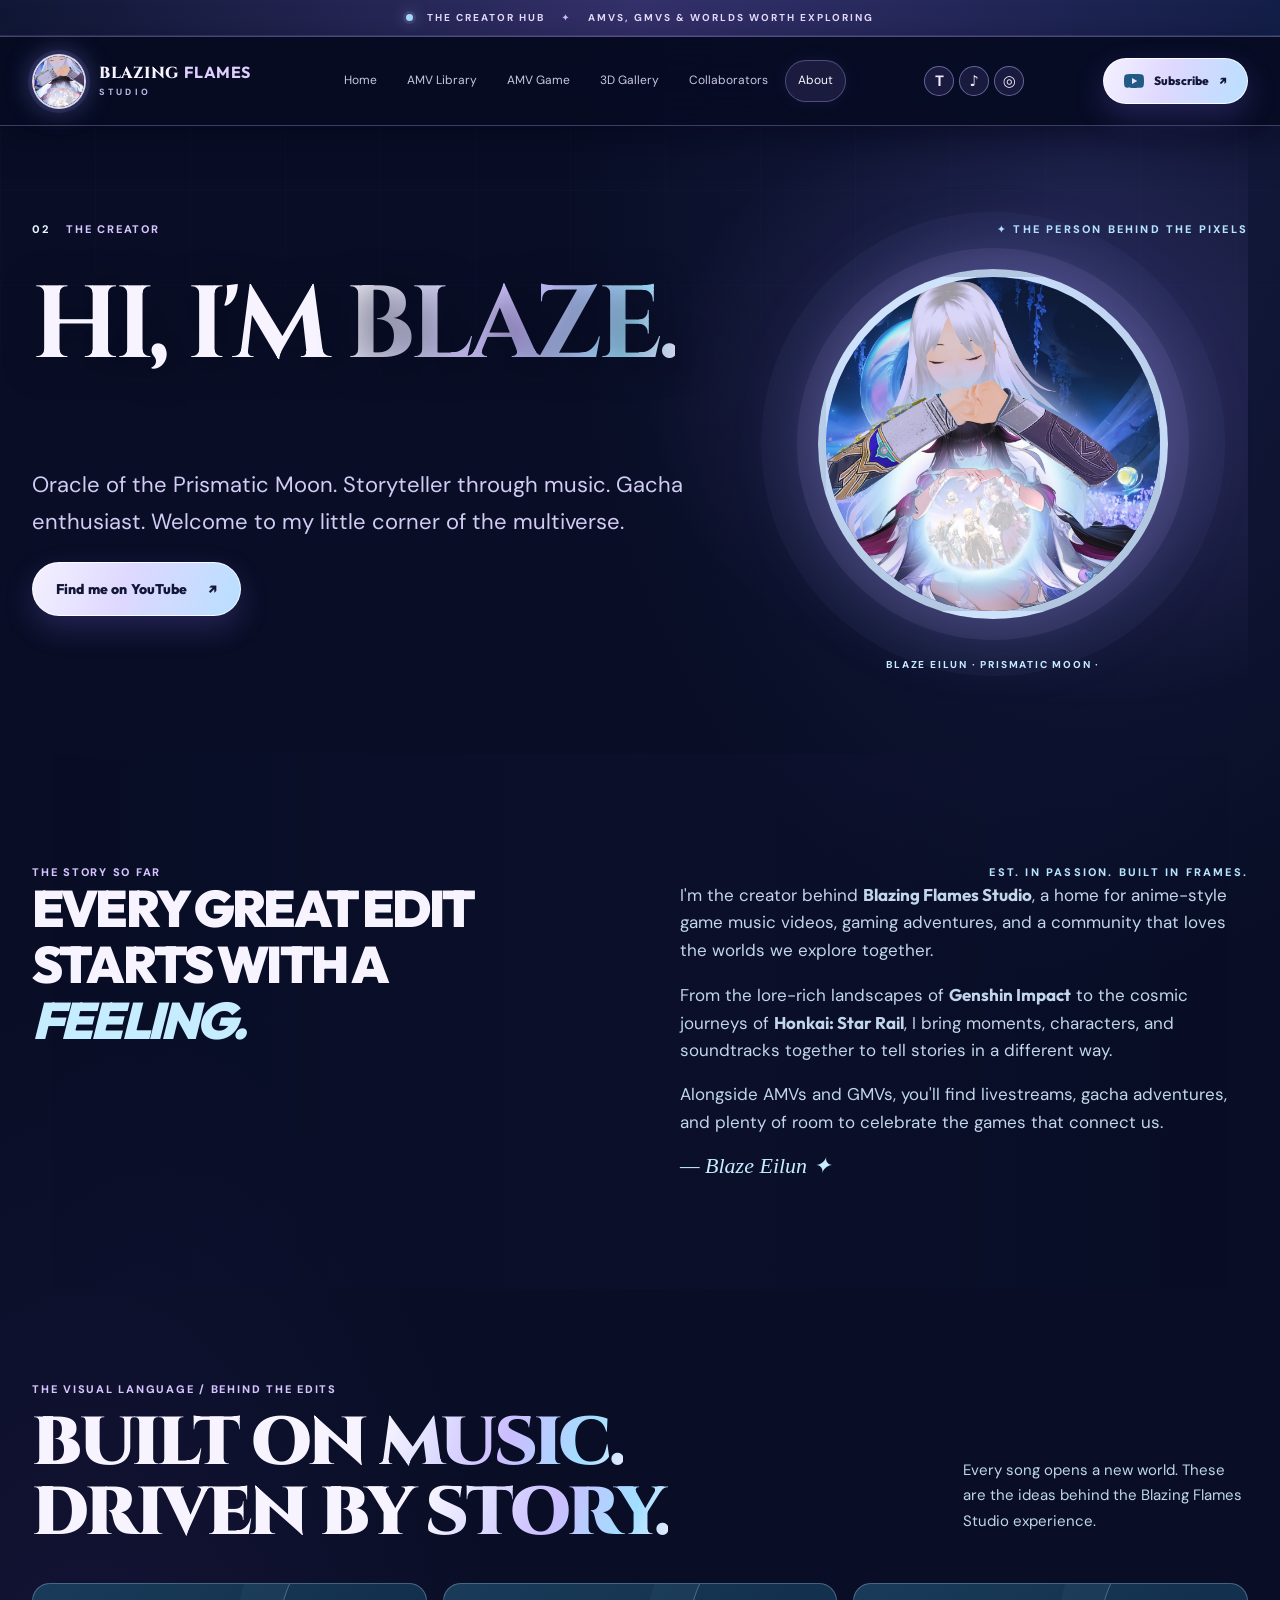
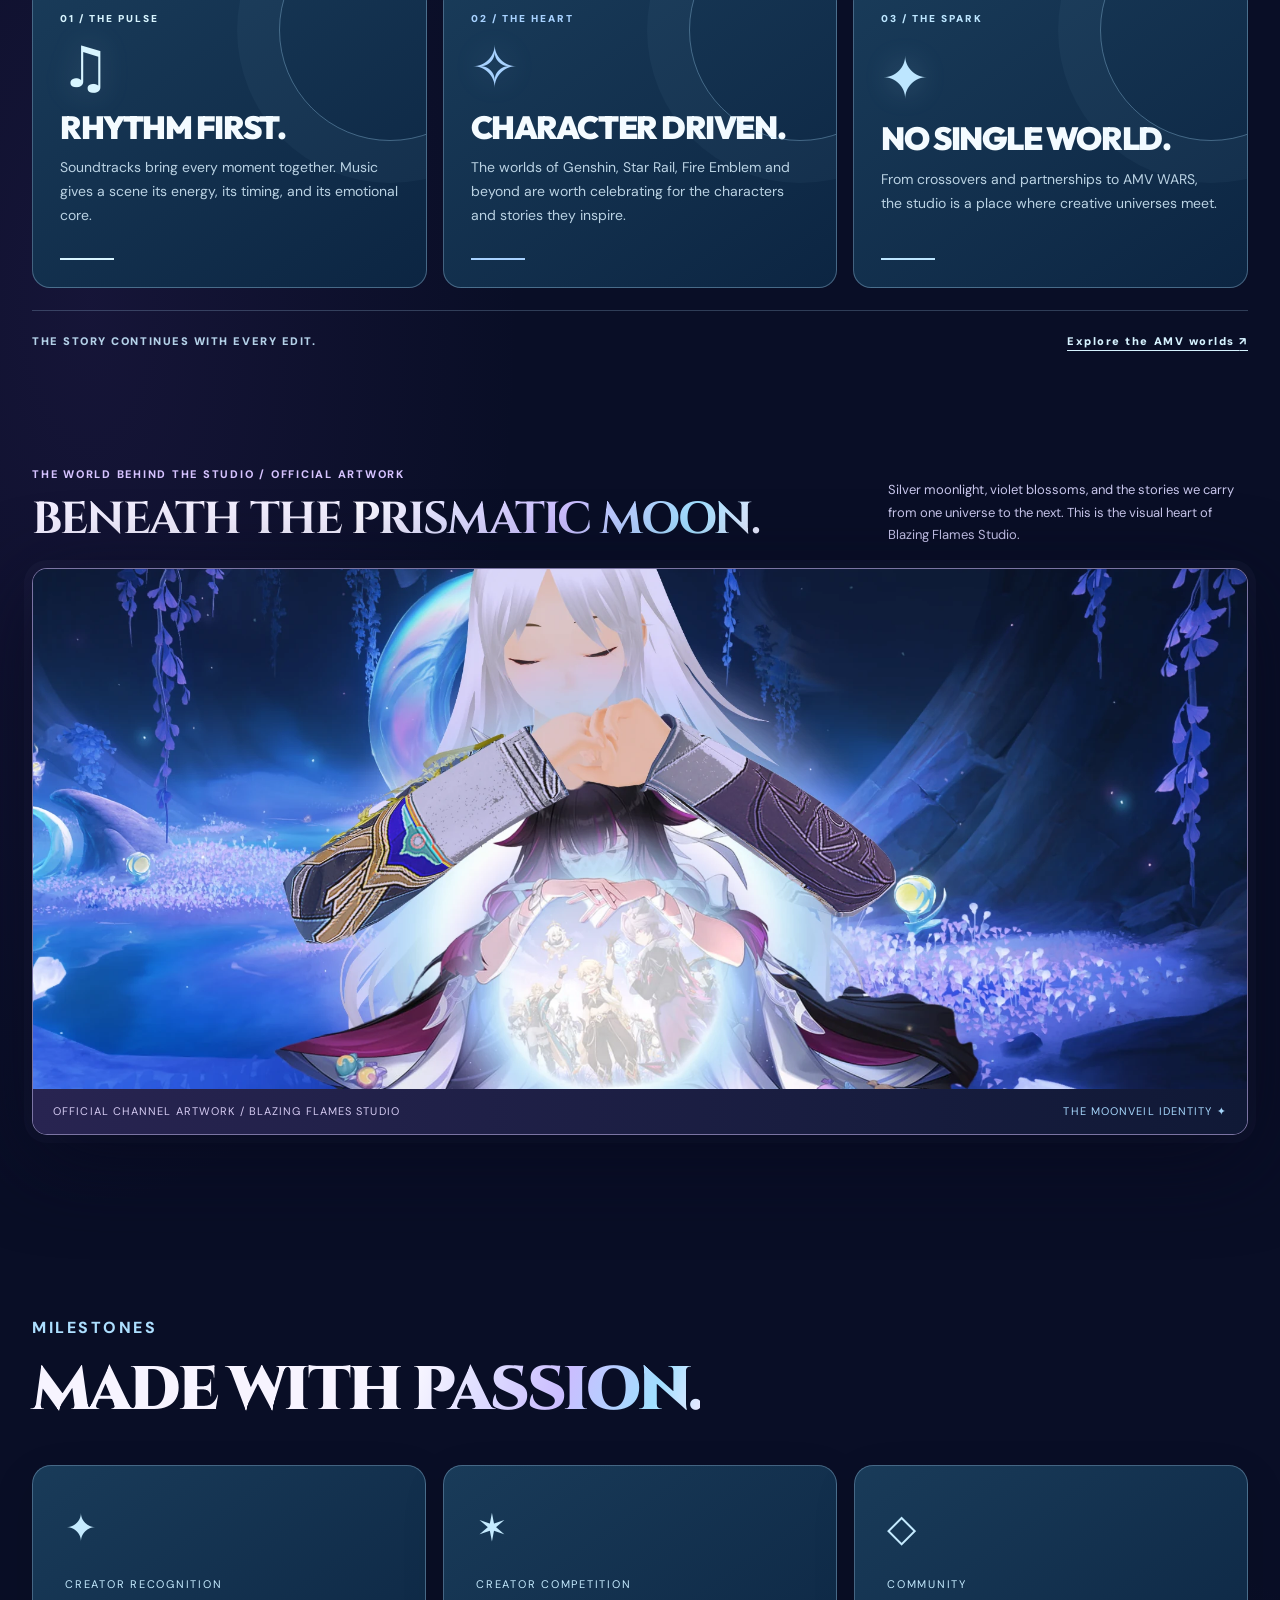
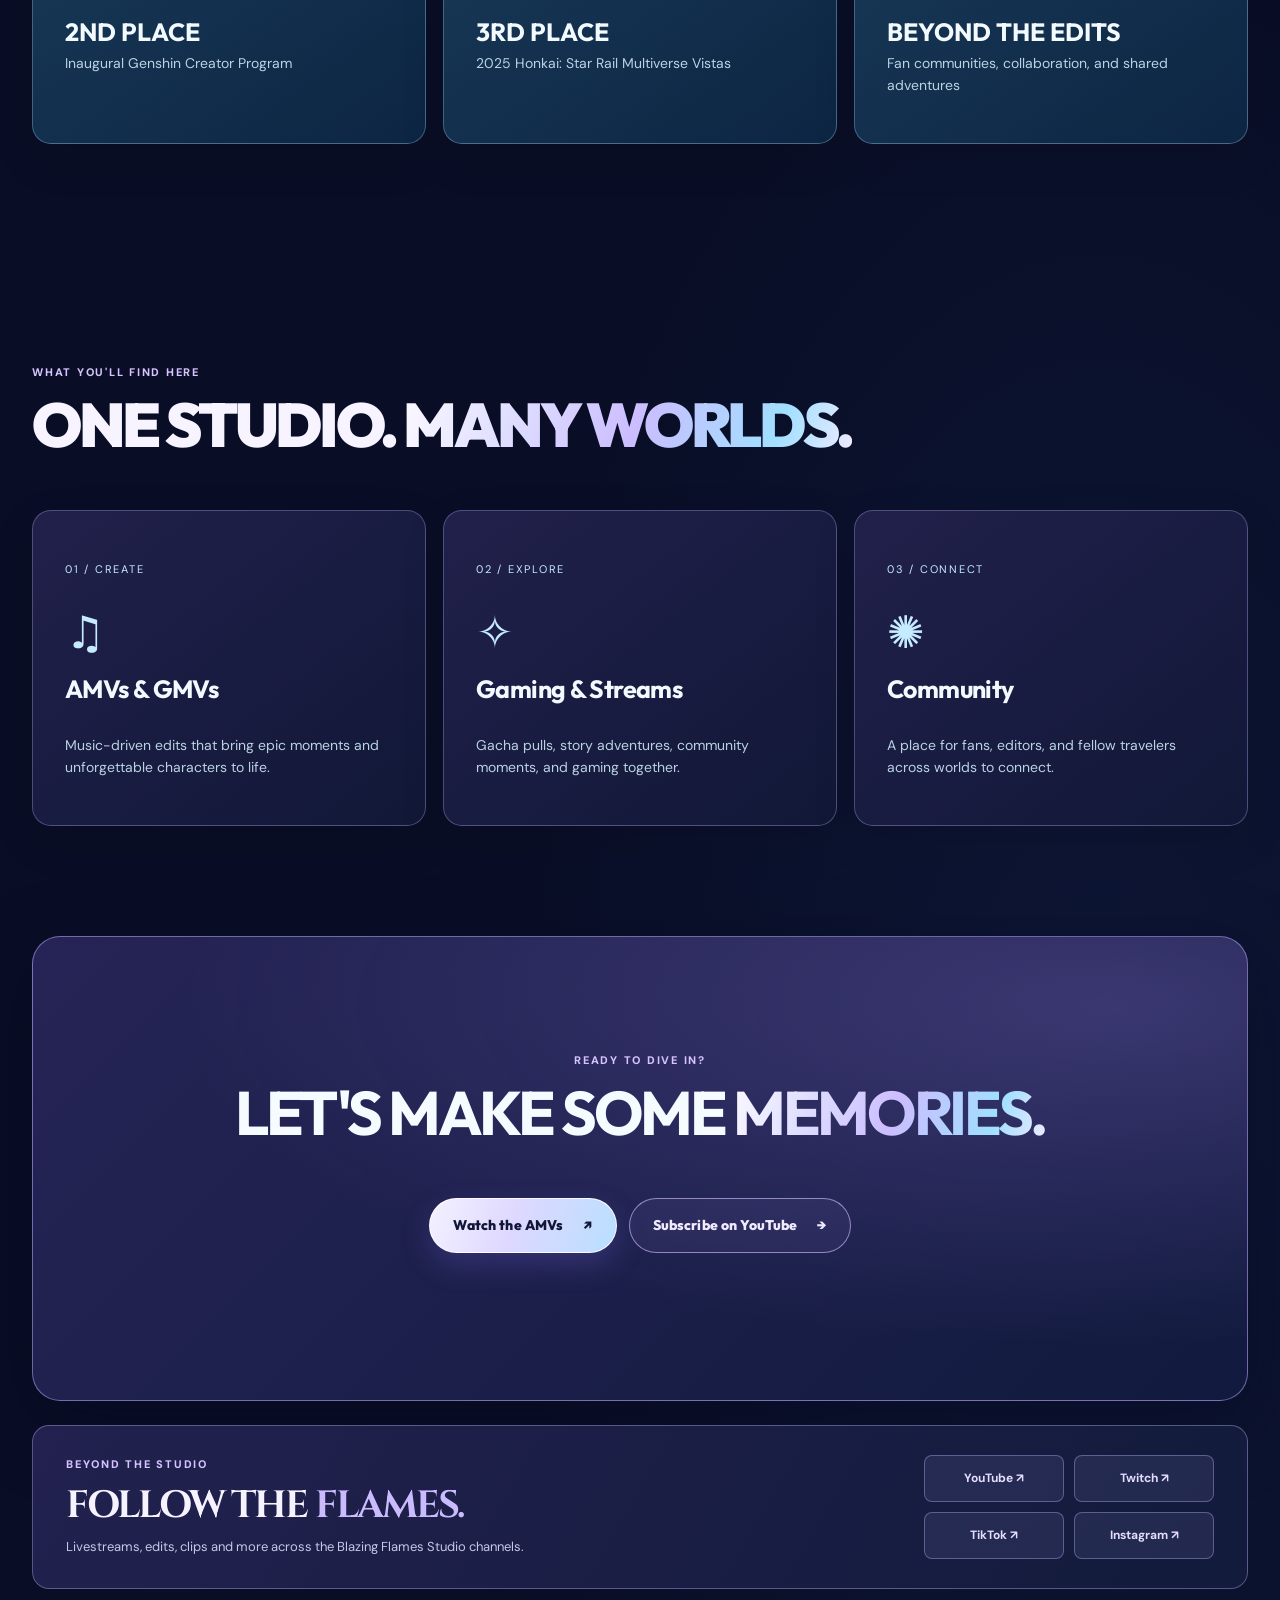
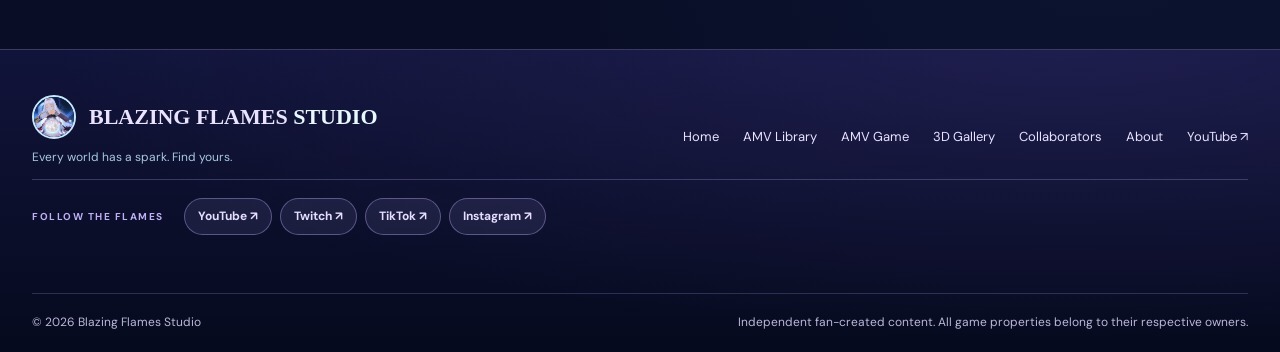
==== about.html @ 5def3728 "Turn Blazing Flames Studio into an installable PWA with icons, offline shell, install prompts, and s" ====
<!doctype html>
<html lang="en">
<head>
  <meta charset="utf-8"><meta name="viewport" content="width=device-width, initial-scale=1"><meta name="theme-color" content="#0b102d">
<link rel="manifest" href="manifest.webmanifest">
<link rel="apple-touch-icon" sizes="192x192" href="icons/icon-192.png">
<meta name="apple-mobile-web-app-capable" content="yes">
<meta name="apple-mobile-web-app-status-bar-style" content="black-translucent">
<meta name="apple-mobile-web-app-title" content="Blazing Flames">
<meta name="application-name" content="Blazing Flames Studio">
<link rel="stylesheet" href="pwa.css?v=1">
  <meta name="description" content="Meet Blaze Eilun, the creative force behind Blazing Flames Studio's AMVs, GMVs, and gacha gaming community.">
  <meta property="og:title" content="About Blaze Eilun | Blazing Flames Studio">
  <meta property="og:image" content="https://blazingflamesstudio.github.io/blazing-flames-studio-site/assets/channel-moonlit.webp?v=2048">
  <title>About Blaze Eilun — Blazing Flames Studio</title>
  <link rel="icon" href="assets/channel-moonlit.webp?v=2048" type="image/webp"><link rel="preconnect" href="https://fonts.googleapis.com"><link rel="preconnect" href="https://fonts.gstatic.com" crossorigin>
  <link href="https://fonts.googleapis.com/css2?family=DM+Sans:wght@400;500;600;700&family=Cinzel:wght@400;500;600;700;800&display=swap" rel="stylesheet"><link rel="stylesheet" href="styles.css">
  <link rel="stylesheet" href="theme.css?v=1"><link rel="stylesheet" href="cinematic.css?v=1">
  <link rel="stylesheet" href="lunar.css?v=3"><script src="videos.js" defer></script><script src="script.js?v=4" defer></script>
  <link rel="stylesheet" href="moonveil.css?v=2"><link rel="stylesheet" href="social-links.css?v=1">
</head>
<body data-page="about">
  <a class="skip-link" href="#main">Skip to content</a>
  <div class="announcement"><span class="announcement-dot"></span> THE CREATOR HUB <span class="announcement-divider">✦</span> AMVS, GMVS & WORLDS WORTH EXPLORING</div>
  <header class="site-header"><div class="container nav-shell">
    <a class="brand" href="index.html" aria-label="Blazing Flames Studio home"><span class="brand-icon"><img src="assets/channel-moonlit.webp?v=2048" width="48" height="48" alt="Blazing Flames Studio YouTube logo" referrerpolicy="no-referrer" onerror="this.onerror=null;this.src='favicon.svg';"></span><span class="brand-label">BLAZING <strong>FLAMES</strong><small>STUDIO</small></span></a>
    <nav class="desktop-nav" aria-label="Primary navigation"><a class="nav-link" href="index.html">Home</a><a class="nav-link" href="index.html#amvs">AMV Library</a><a class="nav-link" href="amv-game.html">AMV Game</a><a class="nav-link" href="viewer.html">3D Gallery</a><a class="nav-link" href="collaborations.html">Collaborators</a><a class="nav-link active" aria-current="page" href="about.html">About</a></nav>
    <div class="social-icons" role="group" aria-label="Blazing Flames Studio social channels"><a href="https://www.twitch.tv/blazingflamesstudio" target="_blank" rel="noopener noreferrer" aria-label="Blazing Flames Studio on Twitch" title="Twitch">T</a><a href="https://www.tiktok.com/@blazingflamesstudio" target="_blank" rel="noopener noreferrer" aria-label="Blazing Flames Studio on TikTok" title="TikTok">♪</a><a href="https://share.google/lZiYgDNlbbzO8L42z" target="_blank" rel="noopener noreferrer" aria-label="Blazing Flames Studio on Instagram" title="Instagram">◎</a></div><a class="nav-subscribe" href="https://www.youtube.com/@BlazingFlamesStudio" target="_blank" rel="noopener noreferrer"><svg viewBox="0 0 24 24" fill="currentColor" aria-hidden="true"><path d="M23.5 6.1a2.9 2.9 0 0 0-2-2C19.7 3.6 12 3.6 12 3.6s-7.7 0-9.5.5a2.9 2.9 0 0 0-2 2A30.3 30.3 0 0 0 0 12a30.3 30.3 0 0 0 .5 5.9 2.9 2.9 0 0 0 2 2c1.8.5 9.5.5 9.5.5s7.7 0 9.5-.5a2.9 2.9 0 0 0 2-2A30.3 30.3 0 0 0 24 12a30.3 30.3 0 0 0-.5-5.9ZM9.6 15.7V8.3l6.3 3.7-6.3 3.7Z"/></svg> Subscribe <span aria-hidden="true">↗</span></a>
    <button class="mobile-toggle" type="button" aria-label="Open menu" aria-expanded="false" aria-controls="mobile-nav"><span></span><span></span><span></span></button></div>
    <nav id="mobile-nav" class="mobile-nav" aria-label="Mobile navigation" hidden><a href="index.html">Home</a><a href="index.html#amvs">AMV Library</a><a href="amv-game.html">AMV Game</a><a href="viewer.html">3D Gallery</a><a href="collaborations.html">Collaborators</a><a href="about.html">About</a><a href="https://www.youtube.com/@BlazingFlamesStudio" target="_blank" rel="noopener noreferrer">YouTube ↗</a><a href="https://www.twitch.tv/blazingflamesstudio" target="_blank" rel="noopener noreferrer">Twitch ↗</a><a href="https://www.tiktok.com/@blazingflamesstudio" target="_blank" rel="noopener noreferrer">TikTok ↗</a><a href="https://share.google/lZiYgDNlbbzO8L42z" target="_blank" rel="noopener noreferrer">Instagram ↗</a></nav>
  </header>
  <main id="main">
    <section class="about-hero container"><div class="about-topline"><span class="kicker"><span class="kicker-number">02</span> THE CREATOR</span><span class="about-top-right">✦ THE PERSON BEHIND THE PIXELS</span></div><div class="about-hero-grid"><div><h1>HI, I'M <span class="gradient-text">BLAZE.</span></h1><p class="about-deck">Oracle of the Prismatic Moon. Storyteller through music. Gacha enthusiast. Welcome to my little corner of the multiverse.</p><a class="button button-primary" href="https://www.youtube.com/@BlazingFlamesStudio" target="_blank" rel="noopener noreferrer">Find me on YouTube <span aria-hidden="true">↗</span></a></div><div class="about-orb-wrap" aria-hidden="true"><div class="about-orb"><img src="assets/channel-moonlit.webp?v=2048" width="340" height="340" alt="" loading="eager" onerror="this.onerror=null;this.src='favicon.svg';"></div><span class="about-orbit-label">BLAZE EILUN · PRISMATIC MOON ·</span></div></div></section>
    <section class="story-section container"><div class="story-overline"><span class="kicker">THE STORY SO FAR</span><span>EST. IN PASSION. BUILT IN FRAMES.</span></div><div class="story-grid"><h2>EVERY GREAT EDIT STARTS WITH A <em>FEELING.</em></h2><div class="story-copy"><p>I'm the creator behind <strong>Blazing Flames Studio</strong>, a home for anime-style game music videos, gaming adventures, and a community that loves the worlds we explore together.</p><p>From the lore-rich landscapes of <strong>Genshin Impact</strong> to the cosmic journeys of <strong>Honkai: Star Rail</strong>, I bring moments, characters, and soundtracks together to tell stories in a different way.</p><p>Alongside AMVs and GMVs, you'll find livestreams, gacha adventures, and plenty of room to celebrate the games that connect us.</p><div class="signature">— Blaze Eilun <span>✦</span></div></div></div></section>
    <section class="edit-manifesto container" aria-labelledby="manifesto-title">
      <div class="manifesto-heading">
        <div><p class="kicker">THE VISUAL LANGUAGE / BEHIND THE EDITS</p><h2 id="manifesto-title">BUILT ON <span class="gradient-text">MUSIC.</span><br>DRIVEN BY <span class="gradient-text">STORY.</span></h2></div>
        <p>Every song opens a new world. These are the ideas behind the Blazing Flames Studio experience.</p>
      </div>
      <div class="manifesto-grid">
        <article class="manifesto-tile manifesto-rhythm"><span class="manifesto-number">01 / THE PULSE</span><span class="manifesto-symbol" aria-hidden="true">♫</span><h3>RHYTHM FIRST.</h3><p>Soundtracks bring every moment together. Music gives a scene its energy, its timing, and its emotional core.</p><div class="manifesto-line" aria-hidden="true"></div></article>
        <article class="manifesto-tile manifesto-characters"><span class="manifesto-number">02 / THE HEART</span><span class="manifesto-symbol" aria-hidden="true">✧</span><h3>CHARACTER DRIVEN.</h3><p>The worlds of Genshin, Star Rail, Fire Emblem and beyond are worth celebrating for the characters and stories they inspire.</p><div class="manifesto-line" aria-hidden="true"></div></article>
        <article class="manifesto-tile manifesto-worlds"><span class="manifesto-number">03 / THE SPARK</span><span class="manifesto-symbol" aria-hidden="true">✦</span><h3>NO SINGLE WORLD.</h3><p>From crossovers and partnerships to AMV WARS, the studio is a place where creative universes meet.</p><div class="manifesto-line" aria-hidden="true"></div></article>
      </div>
      <div class="manifesto-outro"><span>THE STORY CONTINUES WITH EVERY EDIT.</span><a href="index.html#world-portals">Explore the AMV worlds <span aria-hidden="true">↗</span></a></div>
    </section>

    <section class="identity-gallery container" aria-labelledby="identity-title">
      <div class="identity-gallery-intro">
        <div><p class="kicker">THE WORLD BEHIND THE STUDIO / OFFICIAL ARTWORK</p><h2 id="identity-title">BENEATH THE <span class="gradient-text">PRISMATIC MOON.</span></h2></div>
        <p>Silver moonlight, violet blossoms, and the stories we carry from one universe to the next. This is the visual heart of Blazing Flames Studio.</p>
      </div>
      <figure class="identity-art-frame">
        <img src="assets/channel-moonlit.webp?v=2048" width="2048" height="1152" alt="Official Blazing Flames Studio artwork: a silver-haired figure with closed eyes and clasped hands, glowing blue-violet flowers, floating spheres, and a luminous vision of anime characters." loading="lazy">
        <figcaption><span>OFFICIAL CHANNEL ARTWORK / BLAZING FLAMES STUDIO</span><span>THE MOONVEIL IDENTITY ✦</span></figcaption>
      </figure>
    </section>

    <section class="recognition-section container"><div class="section-intro compact"><div><p class="kicker">MILESTONES</p><h2>MADE WITH <span class="gradient-text">PASSION.</span></h2></div></div><div class="award-grid"><article class="award-card"><span class="award-icon">✦</span><span class="award-type">CREATOR RECOGNITION</span><strong>2ND PLACE</strong><p>Inaugural Genshin Creator Program</p></article><article class="award-card"><span class="award-icon">✶</span><span class="award-type">CREATOR COMPETITION</span><strong>3RD PLACE</strong><p>2025 Honkai: Star Rail Multiverse Vistas</p></article><article class="award-card"><span class="award-icon">◇</span><span class="award-type">COMMUNITY</span><strong>BEYOND THE EDITS</strong><p>Fan communities, collaboration, and shared adventures</p></article></div></section>
    <section class="worlds-section container"><p class="kicker">WHAT YOU'LL FIND HERE</p><h2>ONE STUDIO. <span class="gradient-text">MANY WORLDS.</span></h2><div class="world-grid"><div class="world-card"><span>01 / CREATE</span><div class="world-symbol">♫</div><h3>AMVs & GMVs</h3><p>Music-driven edits that bring epic moments and unforgettable characters to life.</p></div><div class="world-card"><span>02 / EXPLORE</span><div class="world-symbol">✧</div><h3>Gaming & Streams</h3><p>Gacha pulls, story adventures, community moments, and gaming together.</p></div><div class="world-card"><span>03 / CONNECT</span><div class="world-symbol">✺</div><h3>Community</h3><p>A place for fans, editors, and fellow travelers across worlds to connect.</p></div></div></section>
    <section class="about-cta container"><p class="kicker">READY TO DIVE IN?</p><h2>LET'S MAKE SOME <span class="gradient-text">MEMORIES.</span></h2><div class="about-cta-buttons"><a class="button button-primary" href="index.html#amvs">Watch the AMVs <span aria-hidden="true">↗</span></a><a class="button button-ghost" href="https://www.youtube.com/@BlazingFlamesStudio" target="_blank" rel="noopener noreferrer">Subscribe on YouTube <span aria-hidden="true">→</span></a></div></section>
  <section class="container social-about" aria-labelledby="follow-title"><div><p class="kicker">BEYOND THE STUDIO</p><h2 id="follow-title">FOLLOW THE <span>FLAMES.</span></h2><p>Livestreams, edits, clips and more across the Blazing Flames Studio channels.</p></div><nav aria-label="Follow our official channels"><a href="https://www.youtube.com/@BlazingFlamesStudio" target="_blank" rel="noopener noreferrer">YouTube ↗</a><a href="https://www.twitch.tv/blazingflamesstudio" target="_blank" rel="noopener noreferrer">Twitch ↗</a><a href="https://www.tiktok.com/@blazingflamesstudio" target="_blank" rel="noopener noreferrer">TikTok ↗</a><a href="https://share.google/lZiYgDNlbbzO8L42z" target="_blank" rel="noopener noreferrer">Instagram ↗</a></nav></section></main>
  <footer class="site-footer"><div class="container footer-main"><div><div class="footer-brand"><img src="assets/channel-moonlit.webp?v=2048" width="44" height="44" loading="lazy" alt="" onerror="this.onerror=null;this.src='favicon.svg';"><a class="footer-logo" href="index.html">BLAZING FLAMES <span>STUDIO</span></a></div><p>Every world has a spark. Find yours.</p></div><div class="footer-links"><a href="index.html">Home</a><a href="index.html#amvs">AMV Library</a><a href="amv-game.html">AMV Game</a><a href="viewer.html">3D Gallery</a><a href="collaborations.html">Collaborators</a><a href="about.html">About</a><a href="https://www.youtube.com/@BlazingFlamesStudio" target="_blank" rel="noopener noreferrer">YouTube ↗</a></div></div><div class="container social-footer"><span>FOLLOW THE FLAMES</span><nav aria-label="Official social media links"><a href="https://www.youtube.com/@BlazingFlamesStudio" target="_blank" rel="noopener noreferrer">YouTube ↗</a><a href="https://www.twitch.tv/blazingflamesstudio" target="_blank" rel="noopener noreferrer">Twitch ↗</a><a href="https://www.tiktok.com/@blazingflamesstudio" target="_blank" rel="noopener noreferrer">TikTok ↗</a><a href="https://share.google/lZiYgDNlbbzO8L42z" target="_blank" rel="noopener noreferrer">Instagram ↗</a></nav></div><div class="container footer-bottom"><span>© <span class="current-year">2026</span> Blazing Flames Studio</span><span>Independent fan-created content. All game properties belong to their respective owners.</span></div></footer>
  <dialog id="video-modal" class="video-modal" aria-label="Video player"><div class="modal-heading"><div><span class="modal-eyebrow">NOW PLAYING</span><h3 id="modal-title">AMV</h3></div><button type="button" class="modal-close" aria-label="Close video player">✕</button></div><div class="video-frame" id="video-frame"></div><a class="modal-youtube" id="modal-youtube" href="https://www.youtube.com/@BlazingFlamesStudio" target="_blank" rel="noopener noreferrer">Watch on YouTube ↗</a></dialog>
<script src="pwa.js?v=1" defer></script>
</body>
</html>
---- pwa.css ----
/* Blazing Flames Studio • PWA install and app-shell UI */
.bfs-pwa-install,.bfs-pwa-update{box-sizing:border-box;position:fixed;z-index:6000;right:18px;bottom:19px;display:flex;align-items:center;gap:12px;max-width:min(490px,calc(100vw - 24px));padding:13px 15px;border-radius:16px;border:1px solid rgba(191,177,255,.62);background:linear-gradient(125deg,#181b45fa,#222049fb);box-shadow:0 15px 50px #050818bf,0 0 25px #8a79dd30;color:#f5f0ff;font-family:'DM Sans',system-ui,sans-serif}
.bfs-pwa-install-logo{display:grid;place-items:center;flex:0 0 42px;height:42px;border-radius:12px;background:linear-gradient(130deg,#766cbe,#55388f);color:#f9edbc;font-size:26px}
.bfs-pwa-install-copy{min-width:0;flex:1}
.bfs-pwa-install-copy strong{font-size:13px;line-height:1.35;display:block}
.bfs-pwa-install-copy p{font-size:11px;line-height:1.5;color:#c7c5eb;margin:3px 0 0}
.bfs-pwa-install button,.bfs-pwa-update button,.bfs-pwa-guide button{font:inherit;cursor:pointer}
.bfs-pwa-install-action,.bfs-pwa-update button:not(.bfs-pwa-update-close){flex-shrink:0;background:linear-gradient(125deg,#c5b5fc,#9da4ee);color:#191438!important;border:0!important;border-radius:9px;padding:10px 12px;font-size:12px;font-weight:800;white-space:nowrap}
.bfs-pwa-install-dismiss,.bfs-pwa-update-close{flex-shrink:0;background:transparent!important;border:0!important;color:#d5d4f7!important;font-size:22px;line-height:1;padding:4px;align-self:flex-start}
.bfs-pwa-install button:focus-visible,.bfs-pwa-update button:focus-visible,.bfs-pwa-guide button:focus-visible,.bfs-pwa-tabs a:focus-visible{outline:2px solid #e0c8ff;outline-offset:3px}
.bfs-pwa-update{bottom:18px;font-size:12px;gap:11px}
.bfs-pwa-update span{flex:1;min-width:0}
.bfs-pwa-guide{position:fixed;inset:0;margin:auto;max-width:min(420px,calc(100vw - 26px));border-radius:17px;border:1px solid #b4a1fa8c;background:#151a3a;color:#f1edff;padding:26px;box-shadow:0 24px 80px #050713;font-family:'DM Sans',system-ui,sans-serif}
.bfs-pwa-guide::backdrop{background:#020413b9}
.bfs-pwa-guide h2{font:700 clamp(22px,5vw,29px)/1.25 Cinzel,Georgia,serif;margin:0 0 14px}
.bfs-pwa-guide p{color:#d2d0eb;line-height:1.7;font-size:14px}
.bfs-pwa-guide-note{font-size:12px!important;color:#aab1df!important}
.bfs-pwa-guide button{margin-top:10px}
.bfs-pwa-tabs{display:none}
.bfs-pwa-toast{position:fixed;z-index:6200;bottom:90px;left:50%;transform:translateX(-50%);width:max-content;max-width:calc(100vw - 24px);padding:12px 17px;background:#111a3a;box-shadow:0 10px 32px #04071fa0;color:#f2ecff;border:1px solid #c3b5fa7c;border-radius:10px;font:600 12px/1.5 'DM Sans',system-ui,sans-serif;text-align:center}
.bfs-pwa-toast[hidden]{display:none}
@media (max-width:560px){
 .bfs-pwa-install,.bfs-pwa-update{left:10px;right:10px;bottom:calc(13px + env(safe-area-inset-bottom));max-width:none;padding:11px 10px;gap:9px}
 .bfs-pwa-install-logo{flex-basis:36px;height:36px;font-size:21px}
 .bfs-pwa-install-copy strong{font-size:12px}
 .bfs-pwa-install-copy p{font-size:10px}
 .bfs-pwa-install-action{font-size:11px;padding:9px}
}
@media (max-width:800px) and (display-mode:standalone){
 body.bfs-pwa-standalone{padding-bottom:calc(74px + env(safe-area-inset-bottom))}
 .bfs-pwa-tabs{position:fixed;left:0;bottom:0;right:0;z-index:5000;padding:5px 5px calc(8px + env(safe-area-inset-bottom));min-height:66px;box-sizing:border-box;display:flex;justify-content:space-around;align-items:center;background:#111733f4;border-top:1px solid #c9b7fa62;box-shadow:0 -8px 30px #080c26b8;backdrop-filter:blur(18px);-webkit-backdrop-filter:blur(18px)}
 .bfs-pwa-tabs a{display:flex;flex:1;align-items:center;justify-content:center;flex-direction:column;gap:4px;text-decoration:none!important;color:#babde3!important;font:600 10px/1.25 'DM Sans',system-ui,sans-serif;padding:5px 1px;border-radius:8px;min-width:0}
 .bfs-pwa-tabs a[aria-current="page"]{color:#f2e7ff!important;background:#a294eb25}
 .bfs-pwa-tab-icon{font-size:21px;line-height:1.05}
 .bfs-pwa-toast{bottom:calc(90px + env(safe-area-inset-bottom))}
}
@media (prefers-reduced-motion: reduce){.bfs-pwa-install,.bfs-pwa-tabs{transition:none}}
---- styles.css ----
:root{color-scheme:dark;--bg:#090a14;--panel:#121425;--surface:#1b2036;--fg:#f7f5ff;--muted:#aba9bf;--orange:#ff905d;--pink:#df66ed;--line:#323047}*{box-sizing:border-box}html{scroll-behavior:smooth}body{margin:0;background:radial-gradient(ellipse at 70% 7%,#281b44 0%,transparent 32%),var(--bg);color:var(--fg);font:16px/1.6 "DM Sans",Arial,sans-serif}h1,h2,h3,strong,.brand-label,.button{font-family:"Space Grotesk",Arial,sans-serif}h1,h2,h3,p{margin-top:0}h1,h2{line-height:1.07;letter-spacing:-.045em}h1{font-size:clamp(3.8rem,8vw,7.4rem)}h2{font-size:clamp(2.3rem,4.8vw,4.5rem)}a{color:inherit;text-decoration:none}button{font:inherit;color:inherit;cursor:pointer}button:disabled{opacity:.3;cursor:default}img{max-width:100%}.container{width:min(1160px,calc(100% - 44px));margin-inline:auto}.gradient-text{background:linear-gradient(110deg,#ffbe6b,#ff7d81 40%,#cf74f4 85%);-webkit-background-clip:text;background-clip:text;color:transparent}.skip-link{position:absolute;top:-100px;z-index:10;padding:12px;background:white;color:black}.skip-link:focus{top:0}.announcement{padding:9px;text-align:center;font-size:10px;font-weight:bold;letter-spacing:.22em;background:#161023;color:#dfbadf}.announcement-divider{padding:0 12px;color:var(--orange)}.announcement-dot,.live-dot{display:inline-block;width:7px;height:7px;border-radius:50%;background:#ff9563;margin-right:10px}.site-header{position:sticky;top:0;background:#080913e8;backdrop-filter:blur(18px);z-index:8;border-bottom:1px solid #282235}.nav-shell{display:flex;align-items:center;justify-content:space-between;min-height:83px;gap:16px}.brand{display:flex;align-items:center;gap:9px}.brand-icon svg{width:43px;height:43px}.brand-label{line-height:1;letter-spacing:.045em;font-size:18px;font-weight:700}.brand-label strong{color:var(--orange)}.brand-label small{display:block;letter-spacing:.47em;margin-top:7px;color:#c2b5d0;font-size:9px}.desktop-nav{display:flex;gap:32px}.nav-link{font-size:13px;color:#bbb6d2}.nav-link:hover,.nav-link.active{color:#fff}.nav-subscribe{display:flex;align-items:center;gap:10px;padding:10px 16px;border:1px solid #6b446b;border-radius:25px;font-weight:bold;font-size:12px}.nav-subscribe svg{width:20px;height:20px;color:#ff8888}.mobile-toggle,.mobile-nav{display:none}.hero{min-height:690px;display:grid;grid-template-columns:1.05fr .95fr;gap:30px;align-items:center;position:relative;padding-block:74px}.eyebrow,.kicker,.about-top-right,.story-overline>span:last-child{letter-spacing:.21em;font-size:11px;color:#eb9ca9;font-weight:700}.eyebrow-line{display:inline-block;background:#7a4f72;width:30px;height:1px;margin:0 8px;vertical-align:middle}.hero-description,.section-intro p,.about-deck,.story-copy,.join-section>p:not(.kicker){font-size:18px;color:#b8b5c9;max-width:580px}.hero-description strong{color:white}.hero h1{margin:20px 0 26px}.hero-actions,.about-cta-buttons{display:flex;gap:12px;flex-wrap:wrap;margin-block:32px}.button{display:inline-flex;align-items:center;justify-content:center;gap:20px;padding:15px 23px;border-radius:7px;font-size:14px;font-weight:700;transition:transform .2s,filter .2s}.button:hover{transform:translateY(-3px);filter:brightness(1.15)}.button-primary{background:linear-gradient(105deg,#f6a664,#e977b2);color:#161020}.button-ghost,.button-outline{border:1px solid #67516e}.button-light{background:#fff;color:#1d1432}.hero-tagline{display:flex;gap:10px;align-items:center;flex-wrap:wrap;color:#a9a3bb;letter-spacing:.16em;font-size:10px}.tagline-line{height:1px;width:35px;background:#a2758a}.tagline-dot{width:4px;height:4px;border-radius:50%;background:#e5907c}.hero-art{min-height:490px;display:grid;place-items:center;position:relative;isolation:isolate}.moon-glow{position:absolute;width:75%;aspect-ratio:1;border-radius:50%;background:radial-gradient(circle,#884b9b88,#eb695029 50%,transparent 71%);filter:blur(23px);z-index:-1}.orbit{position:absolute;width:92%;aspect-ratio:1;border:1px solid #ab65953d;border-radius:50%;transform:rotate(-28deg) scaleY(.68);z-index:-1}.orbit-two{width:110%;transform:rotate(48deg) scaleY(.68)}.hero-feature{border:5px solid #c879a255;background:#151429;position:relative;width:min(88%,480px);aspect-ratio:16/10;border-radius:22px;padding:0;overflow:hidden;box-shadow:0 25px 90px #0008}.hero-feature img{height:100%;width:100%;object-fit:cover}.feature-overlay{position:absolute;inset:0;display:grid;place-items:center;background:#100b1a40}.play-disc,.card-play{display:grid;place-items:center;background:linear-gradient(110deg,#ff9765,#d765eb);color:#120f1a;border-radius:50%;font-size:21px;width:65px;height:65px;box-shadow:0 4px 30px #0007}.feature-label{position:absolute;bottom:15px;left:15px;background:#130b26dd;border:1px solid #a569a6;border-radius:20px;padding:6px 15px;font-size:11px;font-weight:700;letter-spacing:.12em}.floating-note,.orbital-text{position:absolute;font-size:11px;font-weight:700;letter-spacing:.14em;color:#eac9e7}.floating-note{padding:9px 15px;border:1px solid #a16c9755;border-radius:18px;background:#1b1234b5}.note-a{top:11%;left:3%}.note-b{right:-2%;bottom:15%}.text-top{top:1%}.text-bottom{bottom:0}.ticker{border-block:1px solid #37263e;overflow:hidden;background:#140e21}.ticker-track{display:flex;justify-content:space-around;gap:35px;white-space:nowrap;padding:17px 10px;color:#e9b3be;letter-spacing:.19em;font-size:11px;font-weight:bold}.ticker-track i{color:#f89168}.library-section,.worlds-section,.recognition-section,.story-section{padding-block:110px}.section-intro{display:flex;align-items:end;justify-content:space-between;gap:28px;margin-bottom:32px}.kicker-number{color:#ffb778;margin-right:12px}.section-intro h2{margin:14px 0 12px}.section-intro p{font-size:16px}.text-arrow{color:#e6a2bc;font-weight:bold;font-size:13px;white-space:nowrap}.category-pills{display:flex;gap:10px;flex-wrap:wrap;margin-bottom:15px}.pill{padding:10px 16px;border:1px solid #474057;border-radius:30px;background:transparent;font-size:13px;color:#bdb7ca}.pill.active,.pill:hover{background:#66365c;color:#fff;border-color:#aa6593}.catalog-status{font-size:12px;color:#9590af;margin-bottom:35px}.carousel-block{padding-block:23px 41px;border-top:1px solid #3b344b}.carousel-block[hidden]{display:none}.carousel-heading{display:flex;align-items:end;justify-content:space-between;margin-bottom:19px;gap:20px}.carousel-heading h3{font-size:28px;line-height:1.2;margin:0 0 4px}.carousel-heading h3 span{display:block;color:#ef9eae;font-size:10px;letter-spacing:.2em;margin-bottom:9px}.carousel-subtitle{color:#aaa7bd;font-size:14px}.carousel-arrows{display:flex;gap:7px}.arrow-button{width:40px;height:40px;border:1px solid #61536a;background:#21182e;border-radius:50%;font-size:21px}.carousel-track{display:flex;gap:19px;overflow-x:auto;scroll-snap-type:x mandatory;scrollbar-width:thin;padding:4px 4px 22px}.amv-card{flex:0 0 clamp(240px,27vw,310px);min-width:0;scroll-snap-align:start}.card-watch{text-align:left;background:#181627;border:1px solid #3c3149;border-radius:14px;overflow:hidden;padding:0;width:100%;height:100%;display:flex;flex-direction:column}.card-watch:hover{border-color:#d482a9;transform:translateY(-2px)}.card-image{display:block;position:relative;aspect-ratio:16/9;width:100%;overflow:hidden}.card-image img{display:block;width:100%;height:100%;object-fit:cover}.card-index{position:absolute;top:11px;left:11px;background:#0b0929c9;padding:3px 9px;font-size:11px;border-radius:12px}.card-play{position:absolute;left:50%;top:50%;transform:translate(-50%,-50%);width:48px;height:48px;font-size:17px}.card-meta{display:flex;justify-content:space-between;gap:8px;padding:15px 15px 0;font-size:11px;color:#ea92ad}.card-title{font-weight:bold;font-size:17px;line-height:1.25;padding:7px 15px;color:white}.card-tag{color:#aba5c0;font-size:12px;padding:0 15px 17px}.collection-footer{text-align:center;border-top:1px solid #342b47;padding-top:35px;color:#aaa6bd}.creator-banner{min-height:400px;border-radius:22px;background:radial-gradient(circle at 80% 40%,#b9569c66,transparent 32%),linear-gradient(130deg,#4b2d65,#20153c 70%);display:flex;align-items:center;padding:50px 8%;position:relative;overflow:hidden}.banner-copy{max-width:600px;position:relative;z-index:1}.banner-copy h2{font-size:clamp(38px,6vw,65px)}.banner-copy h2 span{color:#ffad9d}.banner-copy p:not(.kicker){color:#dfd2e9}.banner-moon{position:absolute;right:11%;top:12%;height:250px;width:250px;border-radius:50%;background:radial-gradient(circle at 30% 30%,#ffd9aa,#ca7ec3 45%,#55388c 80%);box-shadow:0 0 70px #d476ba66;display:grid;place-items:center;font-size:140px;color:#ffffff7a}.banner-stars{display:none}.join-section,.about-cta{text-align:center;padding-block:115px}.join-section p,.about-cta p{margin-inline:auto}.site-footer{border-top:1px solid #372e46;background:#0d0c19;padding-block:45px 20px}.footer-main,.footer-bottom{display:flex;justify-content:space-between;align-items:center;gap:30px}.footer-logo{font-family:"Space Grotesk";font-weight:bold;font-size:22px}.footer-logo span{color:#ed8d9d}.footer-main p,.footer-bottom{font-size:12px;color:#a9a5ba}.footer-links{display:flex;gap:24px;font-size:13px}.footer-bottom{border-top:1px solid #34273f;margin-top:40px;padding-top:19px}.video-modal{border:1px solid #86648c;background:#121221;color:white;width:min(95vw,940px);padding:25px;border-radius:18px;box-shadow:0 20px 100px #000}.video-modal::backdrop{background:#000b}.modal-heading{display:flex;align-items:center;justify-content:space-between}.modal-heading h3{font-size:22px}.modal-eyebrow{font-size:10px;letter-spacing:.2em;color:#f9a3af}.modal-close{background:transparent;border:1px solid #7a657a;border-radius:50%;height:38px;width:38px}.video-frame{aspect-ratio:16/9;background:#000}.video-frame iframe{border:0;width:100%;height:100%}.modal-youtube{display:inline-block;margin-top:15px;color:#f4a0a2}.about-hero{padding-block:80px 100px}.about-topline,.story-overline{display:flex;justify-content:space-between;gap:12px}.about-hero-grid{display:grid;grid-template-columns:1.4fr .6fr;align-items:center;min-height:350px}.about-deck{font-size:22px}.about-orb-wrap{position:relative;display:grid;place-items:center}.about-orb{height:min(30vw,295px);width:min(30vw,295px);border-radius:50%;background:radial-gradient(circle at 35% 32%,#ffc28f,#bb69c3 58%,#3e2a77);box-shadow:0 0 65px #a765ba70;display:grid;place-items:center;font-size:80px}.about-orbit-label{position:absolute;bottom:-40px;letter-spacing:.18em;font-size:10px;color:#cb91c7}.story-grid{display:grid;grid-template-columns:1fr 1fr;gap:80px}.story-grid h2{font-size:clamp(33px,4vw,53px)}.story-grid h2 em{color:#e79dbf}.story-copy p{font-size:17px}.signature{font:italic 22px cursive;color:#e49cb4}.award-grid,.world-grid{display:grid;grid-template-columns:repeat(3,1fr);gap:17px}.award-card,.world-card{padding:32px;background:#171627;border:1px solid #40364d;border-radius:15px;min-height:230px}.award-icon{display:block;color:#ea9ea0;font-size:38px}.award-type,.world-card>span{display:block;color:#e9a4a7;letter-spacing:.16em;font-size:11px;margin:18px 0}.award-card strong{display:block;font-size:25px}.award-card p,.world-card p{color:#ada9bb;font-size:14px}.world-symbol{font-size:45px;color:#ffae8d}.world-card h3{font-size:25px}.about-cta{border-top:1px solid #41334d}.about-cta-buttons{justify-content:center}@media(max-width:900px){.hero{grid-template-columns:1fr;padding-top:65px;min-height:0}.hero-art{min-height:380px}.banner-moon{opacity:.3}.story-grid{gap:30px}.award-grid,.world-grid{grid-template-columns:1fr 1fr}}@media(max-width:760px){.desktop-nav,.nav-subscribe{display:none}.mobile-toggle{display:flex;flex-direction:column;gap:5px;background:transparent;border:0;padding:12px}.mobile-toggle span{width:24px;height:2px;background:#eac4d9}.mobile-nav:not([hidden]){display:flex;flex-direction:column;gap:15px;padding:18px 22px 24px;background:#1b1627}.mobile-nav a{border-bottom:1px solid #362b42;padding-bottom:9px}.announcement{font-size:8px;letter-spacing:.1em}.hero{padding-block:48px}.hero-art{min-height:310px}.floating-note,.orbital-text{display:none}.hero h1{font-size:clamp(3.4rem,12vw,6rem)}.library-section,.worlds-section,.recognition-section,.story-section{padding-block:65px}.section-intro,.footer-main,.footer-bottom{align-items:flex-start;flex-direction:column}.section-intro h2{font-size:40px}.carousel-heading h3{font-size:24px}.amv-card{flex-basis:83vw;max-width:310px}.creator-banner{padding:35px 25px}.banner-moon{right:-50px}.about-hero-grid,.story-grid{grid-template-columns:1fr}.about-orb-wrap{display:none}.award-grid,.world-grid{grid-template-columns:1fr}.footer-links{flex-wrap:wrap}.about-top-right{display:none}.about-hero{padding-block:60px}.about-hero h1{font-size:clamp(3.4rem,12vw,6rem)}}

/* === BLazing Flames Studio / Ember & Celestial Brand Refresh === */
:root{
  --bg:#08080b;--panel:#171116;--surface:#25181a;--fg:#fff5ec;
  --muted:#c4b3af;--orange:#ffbc67;--pink:#e34e42;--line:#583131;
  --ember:#ff6b3b;--blood:#aa2726;--gold:#f6bb6e;--starlight:#d8d1ff;
}
body{font-family:"DM Sans",Arial,sans-serif;background:
radial-gradient(ellipse at 78% 10%,#5f1c1d48 0%,transparent 37%),
radial-gradient(ellipse at 3% 33%,#67302b1b,transparent 33%),#08080b;color:var(--fg)}
h1,h2,h3,strong,.brand-label,.button{font-family:"Cinzel",Georgia,serif}
h1{font-weight:800;letter-spacing:-.055em;text-wrap:balance}
h2,h3{font-weight:700;letter-spacing:-.025em}
h1,h2{line-height:1.09}
.gradient-text{background:linear-gradient(115deg,#fff0ca 0%,#ffc16a 35%,#f15c3e 75%,#b5242c 100%);-webkit-background-clip:text;background-clip:text;color:transparent}
.announcement{background:linear-gradient(90deg,#240e13,#4e191b 50%,#210f18);border-bottom:1px solid #79402c;color:#ffd19b}
.announcement-dot,.live-dot{background:#ff7936}
.announcement-divider,.ticker-track i,.kicker-number,.text-arrow{color:var(--gold)}
.site-header{background:#0b0a0bee;border-color:#713b2b80}
.nav-link{color:#d3b8b1}.nav-link:hover,.nav-link.active{color:#ffcf85}
.nav-subscribe{border-color:#b45d34;background:#311718;color:#ffe6b0}
.nav-subscribe svg{color:#ff5d3b}
.brand-label{font-size:15px;color:#ffeccc}.brand-label strong{color:#ffab58}
.brand-label small{color:#e0a288}
.hero{min-height:710px}
.hero::before{content:"";position:absolute;inset:0;pointer-events:none;background:
radial-gradient(circle at 80% 50%,#be552724,transparent 30%),
repeating-linear-gradient(90deg,transparent 0 84px,#f5ac6d08 85px 86px);
mask-image:linear-gradient(90deg,transparent 15%,black 75%)}
.hero h1{font-size:clamp(3.5rem,7.1vw,6.6rem);text-shadow:0 2px 35px #160b09}
.eyebrow,.kicker{color:#e7a58c}
.hero-description,.section-intro p,.about-deck,.story-copy,.join-section>p:not(.kicker){color:#cebdb5}
.button-primary{background:linear-gradient(110deg,#ffd18a,#ec843c 55%,#b8342d);color:#1b0b0c;border:1px solid #f3b774}
.button-ghost,.button-outline{border-color:#9a614d;background:#200e12b8}
.hero-art{isolation:isolate}
.orbit{border-color:#ed9d5988;transform:rotate(-30deg) scaleY(.78)}
.orbit-two{border-color:#9f35446b}
.moon-glow{background:radial-gradient(circle,#ed7c5263,#aa292c25 48%,transparent 71%);filter:blur(32px)}
.hero-feature{border-color:#c27a45;background:#0f0a10;box-shadow:0 26px 100px #000b,0 0 50px #a8422433;transform:rotate(-2deg)}
.hero-feature:hover{transform:translateY(-5px) rotate(0)}
.play-disc,.card-play{background:linear-gradient(130deg,#ffd38e,#ed783e,#a72d2e);color:#13090a}
.feature-label{background:#1e0d10f0;border-color:#bf7b43;color:#ffe8c0}
.floating-note{background:#250e11de;border-color:#e68b5b66;color:#ffd6b9}
.orbital-text{color:#ffd1ac}
.hero-brand-mark{display:block;width:100%;text-align:center;margin-bottom:14px;color:#f3bd83;font-size:12px;letter-spacing:.25em}
.ticker{background:linear-gradient(90deg,#2d0f14,#511e20,#2c0f15);border-color:#753e2c}
.ticker-track{color:#ffd0aa}
.pill{border-color:#704238;background:#1c1114;color:#dbbeb4}
.pill.active,.pill:hover{background:#823b27;border-color:#f5ad72;color:#fff5e6}
.catalog-status,.carousel-subtitle,.card-tag{color:#c9aca2}
.carousel-block,.collection-footer{border-color:#55312c}
.arrow-button{background:#30181b;border-color:#a65c3a}
.card-watch{background:#180f12;border-color:#623c33}
.card-watch:hover{border-color:#e99b5d}
.card-meta,.carousel-heading h3 span{color:#ffb66b}
.creator-banner{background:radial-gradient(circle at 78% 46%,#ad472fa1,transparent 38%),linear-gradient(135deg,#4f191c,#170e14 70%);border:1px solid #91563e}
.banner-copy h2 span{color:#ffbd70}
.banner-moon{background:radial-gradient(circle at 35% 26%,#ffe5a9,#db914f 37%,#7b323b 67%,#250f20);box-shadow:0 0 80px #ed703c66}
.button-light{background:#ffe7bd;color:#401a19}
.site-footer{background:#0b090b;border-color:#593229}
.footer-logo span{color:#fcb66e}
.footer-main p,.footer-bottom{color:#b59c96}
.video-modal{background:#180e13;border-color:#a66b48}
.modal-eyebrow,.modal-youtube{color:#ffc27f}
.about-orb{background:radial-gradient(circle at 35% 32%,#ffd28a,#d87342 51%,#4b1824);box-shadow:0 0 80px #d8683a88}
.about-orbit-label,.signature{color:#efb887}
.award-card,.world-card{background:linear-gradient(145deg,#231316,#150d12);border-color:#703e34}
.award-icon,.award-type,.world-card>span,.world-symbol{color:#eeb36f}
.world-card p,.award-card p{color:#c6aaa1}
.about-hero .about-deck{max-width:660px}

/* Architectural details: thin celestial dividers, diamonds and warm ambient glows */
.ember-divider{height:1px;background:linear-gradient(90deg,transparent,#b2693e 15%,#f5bd75 50%,#b2693e 85%,transparent);opacity:.7}
/* Optional owned artwork. The gradient design remains usable before image upload. */
.about-orb{background:url("blaze-eilun.webp") center 13% / 125% auto no-repeat,radial-gradient(circle at 35% 32%,#ffd28a,#d87342 51%,#4b1824)}
.about-orb-inner{opacity:.12}

/* YouTube playlists: full collections stay accessible while cards are appended on demand */
.catalog-status{margin:13px 0 24px;color:#dbaf93;font-size:12px;letter-spacing:.04em}
.carousel-playlist-link{display:inline-flex;align-items:center;margin-top:9px;color:#f3b37c;font-size:12px;font-weight:600;text-decoration:underline;text-decoration-color:#ad7659;text-underline-offset:3px}
.carousel-playlist-link:hover,.carousel-playlist-link:focus-visible{color:#ffe1b5;text-decoration-color:#ffe1b5}
.carousel-playlist-link:focus-visible{outline:2px solid #ffcb86;outline-offset:3px}
---- theme.css ----
/* Blazing Flames Studio — Prismatic Ember theme
   Source avatar: channel's official YouTube image, supplied by the creator.
   Color effects remain atmospheric so the actual logo is the visual anchor. */
@import url('https://fonts.googleapis.com/css2?family=DM+Sans:wght@400;500;600;700;800&family=Outfit:wght@400;500;600;700;800;900&display=swap');
:root {
  color-scheme: dark;
  --bg:#080810;
  --panel:#171521;
  --surface:#211b2a;
  --fg:#faf4fb;
  --muted:#bbb0c8;
  --orange:#ffaf78;
  --pink:#ff72bc;
  --violet:#a38bff;
  --line:rgba(244,210,255,.13);
  --gold:#ffce96;
  --brand-max:1220px;
  --channel-logo-url:url("https://yt3.googleusercontent.com/L88dSplX1Zz9UUW6dOG319isxwZ7_Rip4eQ_RtyV9HS4Ilvt5DQXnEqvxHtFqtwS9PefvE2ojQ=s160-c-k-c0x00ffffff-no-rj");
}
html { scroll-behavior:smooth; scroll-padding-top:110px; }
body {
  overflow-x:hidden;
  color:var(--fg);
  font-family:'DM Sans',system-ui,sans-serif;
  background:
    radial-gradient(ellipse 58% 32% at 88% 4%,rgba(184,95,202,.13),transparent 75%),
    radial-gradient(ellipse 45% 28% at 6% 37%,rgba(197,84,124,.08),transparent 75%),
    linear-gradient(180deg,#0c0913 0%,#080810 50%,#100c16 100%);
}
body::before {
  content:'';
  position:fixed;
  inset:0;
  z-index:-1;
  pointer-events:none;
  opacity:.18;
  background-image:linear-gradient(rgba(244,200,255,.12) 1px,transparent 1px),
                   linear-gradient(90deg,rgba(244,200,255,.12) 1px,transparent 1px);
  background-size:95px 95px;
  mask-image:linear-gradient(to bottom,black,transparent 78%);
}
h1,h2,h3,strong,.brand-label,.button,.nav-subscribe { font-family:'Outfit','DM Sans',sans-serif; }
h1,h2 { letter-spacing:-.055em; }
.container { width:min(var(--brand-max),calc(100% - 64px)); }
.gradient-text {
  background:linear-gradient(105deg,#fff1d9 0%,#ffb98e 22%,#fa85b8 51%,#b6a4ff 80%,#e9b7fc 100%);
  -webkit-background-clip:text;background-clip:text;color:transparent;
}
::selection { background:#c463a8;color:#fff; }
a:focus-visible,button:focus-visible {
  outline:3px solid #fdb3e6;
  outline-offset:4px;
}
.announcement {
  background:linear-gradient(90deg,#241528 0%,#3a203b 50%,#211525 100%);
  color:#efd4e3;
  border-bottom:1px solid rgba(255,197,219,.12);
  padding:10px;
  font-size:10px;
  letter-spacing:.2em;
}
.announcement-dot,.live-dot {
  background:#ffb179;
  box-shadow:0 0 12px rgba(255,160,108,.8);
}
.announcement-divider {color:#ffa8c5;}
.site-header {
  background:rgba(13,10,20,.84);
  backdrop-filter:blur(22px) saturate(135%);
  -webkit-backdrop-filter:blur(22px) saturate(135%);
  border-bottom:1px solid rgba(237,181,242,.13);
  box-shadow:0 10px 36px rgba(0,0,0,.13);
}
.nav-shell { min-height:90px; gap:22px; }
.brand { gap:13px; min-width:0; }
.brand-icon {
  position:relative;
  width:54px;
  height:54px;
  border-radius:50%;
  flex:0 0 54px;
  display:grid;
  place-items:center;
  padding:3px;
  background:linear-gradient(135deg,#ffdcad,#fd85b9 50%,#9e90ff);
  box-shadow:0 0 0 3px #281b32,0 0 22px rgba(210,122,195,.22);
}
.brand-icon img {
  display:block;
  width:100%;
  height:100%;
  object-fit:cover;
  border-radius:50%;
  background:#1a1321;
}
.brand-label { font-size:20px; font-weight:800; letter-spacing:.012em; line-height:.95; }
.brand-label strong {color:#ffd4ba;}
.brand-label small {font-size:9px;letter-spacing:.34em;margin-top:7px;color:#cbb5d2;font-family:'DM Sans',sans-serif;}
.desktop-nav {gap:8px;align-items:center;}
.desktop-nav .nav-link {
  color:#d2c6d8;
  padding:11px 15px;
  font-size:13px;
  border:1px solid transparent;
  border-radius:999px;
  transition:background .2s,border-color .2s,color .2s;
}
.desktop-nav .nav-link:hover,
.desktop-nav .nav-link.active {
  color:white;
  background:rgba(255,202,240,.075);
  border-color:rgba(255,186,225,.16);
}
.nav-subscribe {
  background:linear-gradient(112deg,#ffe0b4,#ff96b5);
  color:#2a1421;
  border:0;
  border-radius:999px;
  padding:12px 20px;
  font-weight:800;
  box-shadow:0 8px 34px rgba(245,129,169,.16);
  transition:transform .2s,box-shadow .2s;
}
.nav-subscribe:hover {transform:translateY(-2px);box-shadow:0 12px 30px rgba(245,129,169,.3);}
.mobile-nav:not([hidden]) {
  background:#17101d;
  border-top:1px solid rgba(255,199,232,.12);
  box-shadow:0 16px 40px #0009;
}
.mobile-nav a {color:#f7e5f5;}
.mobile-toggle span {background:#f4ccdb;}
.button {
  font-size:14px;
  font-weight:800;
  letter-spacing:.01em;
  border-radius:999px;
  text-transform:none;
  transition:transform .22s,box-shadow .22s,background .22s;
}
.button:hover {transform:translateY(-2px);}
.button-primary {
  color:#21121e;
  background:linear-gradient(105deg,#ffd5a0 0%,#ff97b8 58%,#d3aaff 100%);
  border:1px solid rgba(255,239,221,.48);
  box-shadow:0 12px 35px rgba(250,106,169,.16);
}
.button-primary:hover {box-shadow:0 16px 35px rgba(250,106,169,.32);}
.button-ghost,.button-outline {
  color:#ffe4f8;
  border:1px solid rgba(255,198,239,.28);
  background:rgba(255,218,243,.045);
}
.button-ghost:hover,.button-outline:hover {background:rgba(255,208,242,.13);}
.eyebrow,.kicker,.about-top-right,.story-overline>span:last-child {
  color:#ffaad0;
  font-weight:800;
  letter-spacing:.2em;
}
.eyebrow-line {background:#e38fba;}
/* Homepage: logo-led editorial hero */
.brand-hero {
  min-height:720px;
  grid-template-columns:1.01fr .99fr;
  gap:min(6vw,74px);
  padding-block:80px 70px;
  isolation:isolate;
}
.brand-hero::before {
  content:'';
  position:absolute;
  width:75%;
  height:90%;
  top:-5%;
  right:-26%;
  z-index:-2;
  pointer-events:none;
  background:radial-gradient(ellipse,rgba(173,86,186,.18),transparent 63%);
  filter:blur(55px);
}
.brand-hero .hero-copy {position:relative;z-index:2;}
.hero-kicker {
  display:inline-flex;
  align-items:center;
  gap:9px;
  font-size:11px;
  font-weight:800;
  letter-spacing:.23em;
  color:#d8b9db;
  margin-bottom:20px;
}
.hero-kicker::before {content:'';width:28px;height:1px;background:linear-gradient(90deg,#ffaeab,#b9a4ff);}
.brand-hero h1 {
  font-size:clamp(58px,6.5vw,99px);
  line-height:.96;
  text-transform:uppercase;
  margin:0 0 28px;
  max-width:780px;
  font-weight:900;
  text-wrap:balance;
}
.brand-hero h1 .hero-title-top {display:block;color:#fff8f9;}
.brand-hero h1 .gradient-text {display:block;}
.hero-description {
  color:#cfc3d2;
  font-size:clamp(16px,1.55vw,19px);
  line-height:1.75;
  max-width:565px;
}
.hero-description strong {color:#ffe0d6;}
.hero-tagline {color:#e9bfd5;letter-spacing:.11em;gap:15px;flex-wrap:wrap;}
.tagline-line {background:#ffbfa5;}
.tagline-dot {background:#e7a6d5;}
.brand-stage {
  min-height:620px;
  overflow:visible;
  border-radius:28px;
}
.brand-stage::before {
  content:'';
  position:absolute;
  width:95%;
  height:88%;
  top:3%;
  right:0;
  background:radial-gradient(circle at 48% 36%,#a951af33 0%,#4b244d3b 40%,#23182518 65%,transparent 75%);
  z-index:-1;
  filter:blur(8px);
}
.stage-orbit {
  position:absolute;
  top:8%;
  left:9%;
  width:82%;
  aspect-ratio:1;
  border-radius:50%;
  border:1px solid rgba(251,182,244,.20);
  box-shadow:0 0 0 32px rgba(243,126,198,.018),0 0 0 77px rgba(191,130,244,.018);
  pointer-events:none;
}
.stage-orbit::after {
  content:'✧';
  position:absolute;
  top:6%;left:12%;
  font-size:33px;
  color:#ffb8e9;
  text-shadow:0 0 35px #f488da;
}
.hero-logo-frame {
  position:absolute;
  top:13%;
  left:20%;
  width:60%;
  max-width:380px;
  aspect-ratio:1;
  padding:9px;
  border-radius:50%;
  background:linear-gradient(140deg,rgba(255,224,180,.95),rgba(255,124,188,.9),rgba(164,144,255,.9));
  box-shadow:0 0 0 12px rgba(255,174,223,.065),0 0 70px rgba(205,112,221,.35),0 35px 90px rgba(0,0,0,.45);
  transform:rotate(-5deg);
}
.hero-logo-frame::before {
  content:'';
  position:absolute;inset:-26px;border:1px dashed rgba(254,213,239,.23);border-radius:50%;transform:rotate(12deg);
}
.hero-logo-frame img {
  width:100%;height:100%;object-fit:cover;
  display:block;border-radius:50%;background:#120b19;
  transform:rotate(5deg);
}
.stage-label {
  position:absolute;
  top:4%;
  left:4%;
  color:#ffd7e8;
  font-size:10px;
  letter-spacing:.22em;
  font-weight:800;
  text-transform:uppercase;
}
.brand-stage .hero-feature {
  position:absolute;
  width:min(57%,325px);
  aspect-ratio:16/9;
  bottom:2%;
  right:-1%;
  border:4px solid rgba(255,205,241,.58);
  border-radius:16px;
  transform:rotate(4deg);
  box-shadow:0 15px 65px rgba(0,0,0,.6),0 0 35px rgba(222,134,226,.15);
  transition:transform .25s,border-color .25s;
  z-index:2;
}
.brand-stage .hero-feature:hover {transform:rotate(0) translateY(-5px);border-color:#ffe4f5;}
.brand-stage .feature-label {
  background:rgba(30,14,35,.88);
  color:#fff6f8;
  border-radius:8px;
}
.brand-stage .floating-note {
  font-size:10px;
  letter-spacing:.08em;
  font-weight:800;
  background:rgba(26,16,36,.85);
  backdrop-filter:blur(12px);
  border:1px solid rgba(241,171,227,.25);
  color:#ffe5f2;
  box-shadow:0 10px 30px rgba(0,0,0,.22);
}
.brand-stage .note-a {top:auto;bottom:16%;left:1%;}
.brand-stage .note-b {right:1%;bottom:39%;}
.stage-bottom-label {
  position:absolute;
  bottom:0;
  left:13%;
  color:#bea7c8;
  letter-spacing:.28em;
  font-size:10px;
  font-weight:800;
}
.ticker {
  background:linear-gradient(90deg,#271529,#321e35,#231728);
  border-block:1px solid rgba(255,199,238,.2);
}
.ticker-track {color:#ffe1e9;font-weight:800;}
.ember-divider {
  opacity:.5;
  background:linear-gradient(90deg,transparent,#b789db 25%,#f7abc6 55%,transparent);
}
/* Collections */
.section-intro {margin-bottom:28px;}
.section-intro h2 {font-weight:900;letter-spacing:-.06em;}
.section-intro .kicker {color:#d9a2e8;}
.category-pills {gap:10px;margin-bottom:22px;}
.pill {
  color:#d5c4dd;
  background:#191321;
  border:1px solid rgba(247,186,229,.16);
  border-radius:999px;
  padding:11px 18px;
  font-weight:700;
  transition:background .2s,border-color .2s,color .2s;
}
.pill.active,.pill:hover {
  color:#230f22;
  background:linear-gradient(105deg,#ffcba2,#ef98c5);
  border-color:#ffd6bf;
}
.catalog-status {color:#bda8c4;font-size:12px;}
.carousel-block {border-top:1px solid rgba(243,195,245,.16);padding-block:30px 43px;}
.carousel-heading h3 {font-family:'Outfit',sans-serif;font-size:clamp(25px,2.3vw,33px);font-weight:800;color:#f9ecf7;}
.carousel-heading h3 span {color:#eeb4d9;}
.carousel-subtitle {color:#b4a3bd;}
.carousel-playlist-link {color:#ffbcdd;}
.arrow-button {
  background:rgba(250,219,255,.06);
  border:1px solid rgba(243,193,240,.22);
  color:#fcebf8;
  border-radius:50%;
}
.arrow-button:hover:not(:disabled) {background:#4a294f;border-color:#f6addf;}
.carousel-track {gap:18px;scrollbar-color:#764b78 #201825;}
.amv-card {flex-basis:clamp(245px,27vw,310px);}
.card-watch {
  background:linear-gradient(165deg,#231c2b,#15111b);
  border:1px solid rgba(233,181,240,.18);
  border-radius:17px;
  box-shadow:0 12px 36px rgba(0,0,0,.12);
  transition:transform .25s,border-color .25s,box-shadow .25s;
}
.card-watch:hover {
  transform:translateY(-6px);
  border-color:rgba(250,179,226,.75);
  box-shadow:0 22px 55px rgba(198,91,173,.15);
}
.card-image img {transition:transform .4s ease,filter .3s;}
.card-watch:hover .card-image img {transform:scale(1.05);filter:saturate(1.09);}
.card-image::after {
  content:'';
  position:absolute;inset:0;pointer-events:none;
  background:linear-gradient(0deg,rgba(24,10,29,.4),transparent 42%);
}
.card-index {
  z-index:1;
  background:rgba(19,12,27,.87);
  color:#ffe4ed;
  border:1px solid rgba(255,213,250,.16);
  border-radius:6px;
}
.card-play {
  z-index:2;
  color:#2a1425;
  background:linear-gradient(120deg,#ffe0b6,#ff94c0);
  box-shadow:0 0 0 8px rgba(255,194,220,.13);
}
.card-watch:hover .card-play {box-shadow:0 0 0 12px rgba(255,194,220,.16);}
.card-title {font-weight:800;}
.card-tag {color:#e7b0d4;}
.collection-footer {
  border:1px solid rgba(242,180,235,.13);
  border-radius:18px;
  padding:22px 26px;
  background:linear-gradient(120deg,rgba(131,60,131,.12),rgba(15,10,23,.1));
}
/* Brand / about sections */
.creator-banner {
  border:1px solid rgba(255,185,234,.22);
  border-radius:28px;
  background:radial-gradient(circle at 82% 45%,rgba(245,139,200,.26),transparent 34%),
             linear-gradient(125deg,#39223d,#21172f 52%,#16111f);
  box-shadow:0 25px 90px rgba(0,0,0,.22);
}
.creator-banner::after {
  content:'';
  position:absolute;right:5%;top:14%;
  height:74%;aspect-ratio:1;
  border-radius:50%;
  background:var(--channel-logo-url) center/cover no-repeat;
  opacity:.15;filter:blur(4px);
  mask-image:radial-gradient(circle,black 20%,transparent 75%);
}
.creator-banner .banner-copy {z-index:2;}
.creator-banner .banner-copy h2 span {color:#ffc3e1;}
.banner-stars {color:#ffcfdb;}
.join-section {position:relative;}
.join-section::before {
  content:'✦';position:absolute;right:6%;top:5%;
  color:rgba(238,153,230,.16);
  font-size:8rem;pointer-events:none;
}
.site-footer {
  background:linear-gradient(180deg,#160f1e,#0b0912);
  border-top:1px solid rgba(243,180,241,.16);
}
.footer-logo {color:#f8e8f5;}
.footer-brand {display:flex;align-items:center;gap:13px;margin-bottom:9px;}
.footer-brand img {
  width:44px;height:44px;object-fit:cover;border-radius:50%;
  border:2px solid #eab8e0;
}
/* About: give the actual logo the visual emphasis */
.about-hero {padding-block:95px 105px;}
.about-hero-grid {grid-template-columns:1.13fr .87fr;gap:45px;}
.about-hero h1 {font-weight:900;}
.about-deck {color:#d6c6dc;line-height:1.65;max-width:600px;}
.about-orb-wrap {min-height:410px;}
.about-orb {
  position:relative;
  width:min(31vw,350px);
  height:min(31vw,350px);
  border:8px solid rgba(255,201,239,.82);
  background:#191020;
  box-shadow:0 0 0 20px rgba(211,128,228,.065),0 0 0 65px rgba(204,126,231,.022),0 0 95px rgba(208,95,223,.25);
}
.about-orb img {width:100%;height:100%;border-radius:50%;object-fit:cover;display:block;}
.about-orbit-label {bottom:-24px;color:#f2c2e6;font-weight:800;}
.story-section,.worlds-section,.recognition-section {position:relative;}
.story-grid h2,.worlds-section h2,.recognition-section h2 {font-weight:900;}
.story-grid h2 em {color:#f7afcf;}
.story-copy {color:#d5c6db;}
.signature {color:#ffc8dd;}
.award-card,.world-card {
  background:linear-gradient(145deg,#211928,#14101c);
  border:1px solid rgba(244,195,234,.17);
  border-radius:19px;
  box-shadow:0 15px 45px rgba(0,0,0,.11);
}
.award-card:hover,.world-card:hover {border-color:rgba(247,164,221,.5);}
.award-icon,.world-symbol {color:#ffc0db;}
.about-cta {
  border-radius:28px;
  border:1px solid rgba(255,201,229,.16);
  background:radial-gradient(ellipse at 80% 0,rgba(188,113,213,.2),transparent 55%),
             linear-gradient(120deg,#23182b,#12101b);
}
/* Video overlay */
.video-modal {
  border-color:rgba(248,175,230,.3);
  background:#15101d;
  box-shadow:0 40px 110px #000b;
}
.modal-close:hover {background:#5f315c;}
/* Motion and smaller screens */
@media (prefers-reduced-motion: reduce) {
  *,*::before,*::after {scroll-behavior:auto !important;animation-duration:.01ms !important;transition-duration:.01ms !important;}
}
@media (max-width:1000px) {
  .container {width:min(var(--brand-max),calc(100% - 44px));}
  .brand-hero {gap:24px;min-height:660px;grid-template-columns:1fr 1fr;}
  .brand-hero h1 {font-size:clamp(50px,6.2vw,76px);}
  .brand-stage {min-height:520px;}
  .hero-logo-frame {top:16%;left:15%;width:70%;}
  .brand-stage .hero-feature {width:63%;bottom:3%;}
}
@media (max-width:760px) {
  .container {width:calc(100% - 34px);}
  .nav-shell {min-height:76px;}
  .brand-icon {width:46px;height:46px;flex-basis:46px;}
  .brand-label {font-size:16px;}
  .brand-label small {font-size:8px;}
  .brand-hero {grid-template-columns:1fr;gap:10px;min-height:auto;padding-top:64px;padding-bottom:46px;}
  .brand-hero h1 {font-size:clamp(50px,10.7vw,83px);}
  .hero-description {font-size:16px;line-height:1.68;}
  .brand-stage {min-height:475px;width:min(100%,520px);margin-inline:auto;}
  .hero-logo-frame {top:10%;left:20%;width:60%;}
  .stage-orbit {top:3%;}
  .brand-stage .hero-feature {right:0;bottom:1%;width:62%;}
  .brand-stage .note-a {bottom:17%;}
  .brand-stage .note-b {bottom:44%;}
  .stage-bottom-label {bottom:0;left:4%;}
  .section-intro h2 {font-size:clamp(34px,8vw,60px);}
  .creator-banner {border-radius:20px;}
  .about-hero {padding-block:64px 75px;}
  .about-hero-grid {grid-template-columns:1fr;gap:35px;}
  .about-orb-wrap {min-height:340px;}
  .about-orb {width:260px;height:260px;}
  .story-grid {gap:24px;}
}
@media (max-width:480px) {
  .announcement {font-size:8px;letter-spacing:.1em;}
  .hero-kicker {font-size:9px;letter-spacing:.15em;}
  .brand-hero h1 {font-size:clamp(46px,13vw,64px);}
  .brand-hero .hero-actions {display:flex;flex-direction:column;align-items:stretch;gap:10px;}
  .brand-hero .hero-actions .button {justify-content:center;text-align:center;}
  .brand-stage {min-height:390px;}
  .hero-logo-frame {top:9%;left:18%;width:64%;padding:7px;}
  .brand-stage .hero-feature {width:66%;bottom:2%;}
  .brand-stage .note-a {bottom:19%;left:-1%;font-size:9px;padding:8px 10px;}
  .brand-stage .note-b {bottom:45%;right:-1%;font-size:9px;padding:8px 10px;}
  .stage-label,.stage-bottom-label {font-size:8px;}
  .category-pills {gap:8px;}
  .pill {padding:9px 12px;font-size:12px;}
  .carousel-heading h3 {font-size:24px;}
  .carousel-track {gap:12px;}
  .amv-card {flex-basis:82vw;}
  .collection-footer {padding:18px;}
  .about-orb-wrap {min-height:300px;}
  .about-orb {width:220px;height:220px;}
}
---- cinematic.css ----
/* BLAZING FLAMES — Cinematic multiverse edition.
   This adds a motion-led hero and playlist worlds, without a thumbnail showcase.
   Existing thumbnail cards remain exclusively as functional AMV playback navigation. */
:root{--cinema-ink:#0b0912;--cinema-warm:#ffb58d;--cinema-rose:#ff9dc4;--cinema-plum:#c49dff;}
.cinema-hero{position:relative;isolation:isolate;overflow:hidden;background:radial-gradient(ellipse at 20% 12%,#4921345a,transparent 45%),radial-gradient(ellipse at 78% 70%,#442d6566,transparent 47%),linear-gradient(125deg,#0e0a14,#100b18 56%,#080a14);border-bottom:1px solid #c387ae33;}
.cinema-backdrop{position:absolute;inset:0;pointer-events:none;overflow:hidden;z-index:-1;}
.cinema-backdrop::before{content:'';position:absolute;inset:0;opacity:.3;background:repeating-linear-gradient(90deg,transparent 0 109px,#edb9db12 110px,transparent 111px),repeating-linear-gradient(0deg,transparent 0 109px,#edb9db12 110px,transparent 111px);mask-image:linear-gradient(90deg,#000,transparent 92%)}
.cinema-backdrop::after{content:'';position:absolute;inset:-25%;background:conic-gradient(from 140deg at 54% 53%,transparent 4%,#da63891e 10%,transparent 14%,transparent 38%,#7764c828 46%,transparent 50%,transparent 78%,#a475b91c 85%,transparent 88%);animation:cinema-spin 48s linear infinite;opacity:.55;}
.cinema-beam{position:absolute;width:160%;height:240px;transform:rotate(-24deg);transform-origin:center;opacity:.21;filter:blur(12px);background:linear-gradient(0deg,transparent,#d88bbb1a 35%,#b476fa38 51%,transparent 80%);}
.cinema-beam-one{top:9%;right:-28%;animation:cinema-breathe 8s ease-in-out infinite;}
.cinema-beam-two{bottom:4%;left:-40%;background:linear-gradient(0deg,transparent,#f7b07a2c,transparent);animation:cinema-breathe 12s ease-in-out infinite alternate-reverse;}
.cinema-orbit{position:absolute;border:1px solid #fabee426;border-radius:50%;pointer-events:none;}
.cinema-orbit-one{right:1%;top:-41%;width:800px;height:800px;box-shadow:0 0 0 80px #a66bc60a,0 0 0 185px #a66bc508;}
.cinema-orbit-two{left:-23%;bottom:-88%;width:720px;height:720px;box-shadow:0 0 0 95px #ea96bc09;}
.cinema-star{position:absolute;color:#ffb8df;text-shadow:0 0 18px #cc76a8;animation:cinema-twinkle 5s ease-in-out infinite;}
.cinema-star-one{top:16%;right:42%;font-size:16px;}
.cinema-star-two{top:41%;right:6%;font-size:27px;animation-delay:1.5s;}
.cinema-star-three{bottom:25%;left:7%;font-size:14px;animation-delay:2.7s;}
.cinema-layout{min-height:730px;display:grid;grid-template-columns:minmax(0,1.08fr) minmax(0,.92fr);align-items:center;gap:clamp(40px,6vw,95px);padding-top:88px;padding-bottom:94px;}
.cinema-copy,.cinema-feature{min-width:0;position:relative;}
.cinema-copy{z-index:1;}
.cinema-surtitle{display:flex;flex-wrap:wrap;align-items:center;gap:11px;color:#f4cedd;font-size:10px;letter-spacing:.21em;font-weight:800;margin-bottom:40px;}
.cinema-surtitle>span:not(.cinema-status-dot){color:#b38ea6;}
.cinema-status-dot{display:inline-block;width:7px;height:7px;border-radius:50%;background:#ffd19c;box-shadow:0 0 0 5px #fbbd8b16,0 0 25px #fbb17e;}
.cinema-index{font-size:10px;font-weight:800;letter-spacing:.3em;color:#f8a9ce;display:flex;align-items:center;gap:14px;margin-bottom:15px;}
.cinema-index-line{height:1px;width:46px;background:#cb88b8;}
.cinema-copy h1{margin:0 0 27px;line-height:.88;font-family:'Outfit',sans-serif;font-size:clamp(56px,7.4vw,118px);font-weight:900;letter-spacing:-.069em;text-transform:uppercase;}
.cinema-line{display:block;white-space:nowrap;}
.cinema-line{animation:cinema-title-rise .9s cubic-bezier(.18,.75,.27,1) both;}
.cinema-line:nth-child(2){animation-delay:.13s;}
.cinema-line:nth-child(3){animation-delay:.26s;}
.cinema-line-outline{-webkit-text-stroke:1.5px #fbe3ee;color:#fbe3ee;letter-spacing:-.075em;}
@supports(-webkit-text-stroke:1px #fff){.cinema-line-outline{color:transparent;}}
.cinema-line-flame{background:linear-gradient(90deg,#ffd5aa 5%,#ff90b3 42%,#c09cfc 88%);background-clip:text;-webkit-background-clip:text;color:transparent;}
.cinema-period{color:#ffefcf;-webkit-text-fill-color:#ffe7c3;}
.cinema-description{max-width:610px;color:#d6c7d8;line-height:1.78;font-size:clamp(15px,1.4vw,18px);margin-bottom:26px;}
.cinema-description strong{color:#fff2e5;}
.cinema-actions{display:flex;gap:11px;flex-wrap:wrap;margin-bottom:43px;}
.cinema-actions .button{padding:13px 21px;}
.cinema-byline{border-top:1px solid #f2b7db36;padding-top:19px;display:flex;gap:14px;flex-wrap:wrap;align-items:center;font-size:10px;letter-spacing:.105em;color:#bda4c0;font-weight:800;}
.cinema-byline-rule{width:22px;height:2px;background:linear-gradient(90deg,#ffcea3,#ea8eb8);}
.cinema-feature{padding:24px;background:linear-gradient(150deg,#28192dbe,#100e1bdb 60%,#1b1229ca);border:1px solid #e0a9da39;border-radius:27px;box-shadow:0 25px 100px #0007,0 0 60px #bd5d9642;backdrop-filter:blur(18px);}
.cinema-feature::before{content:'';position:absolute;inset:7px;border:1px solid #d68cc323;border-radius:21px;pointer-events:none;}
.cinema-feature-top{display:flex;align-items:center;justify-content:space-between;gap:10px;color:#c9a6c5;font-size:10px;font-weight:800;letter-spacing:.16em;}
.cinema-feature-top>span:first-child{color:#ffe1ea;}
.pulse-star{color:#ffd69f;text-shadow:0 0 12px #efb2aa;animation:cinema-twinkle 3s ease-in-out infinite;}
.cinema-disc{height:clamp(280px,31vw,410px);display:grid;place-items:center;position:relative;isolation:isolate;}
.cinema-disc::before{content:'';position:absolute;width:80%;aspect-ratio:1;border-radius:50%;background:radial-gradient(circle,#f2a3d416,transparent 66%);filter:blur(10px);}
.cinema-disc-ring{position:absolute;border-radius:50%;aspect-ratio:1;pointer-events:none;}
.cinema-disc-ring-outer{width:min(78%,355px);border:1px dashed #dba2db66;box-shadow:0 0 0 14px #ba75a10a,0 0 0 41px #d480b508;animation:cinema-spin 24s linear infinite;}
.cinema-disc-ring-outer::before,.cinema-disc-ring-outer::after{content:'✦';color:#ffc9f0;position:absolute;top:48%;font-size:20px;text-shadow:0 0 10px #f8bde9;}
.cinema-disc-ring-outer::before{left:-11px;}.cinema-disc-ring-outer::after{right:-11px;}
.cinema-disc-ring-inner{width:min(58%,270px);border:1px solid #ffb9d552;background:conic-gradient(from 0deg,#f5b1db10,transparent 21%,#ebaeeb19 40%,transparent 61%,#edbd8a18 79%,transparent 94%);box-shadow:0 0 40px #f598c925 inset;animation:cinema-spin 16s linear infinite reverse;}
.cinema-disc-center{width:min(42%,200px);aspect-ratio:1;border-radius:50%;padding:7px;z-index:2;background:linear-gradient(145deg,#ffd3a0,#eb8cc7,#b89bff);box-shadow:0 0 40px #d784d35b,0 0 0 10px #efb1eb12;}
.cinema-disc-center img{width:100%;height:100%;object-fit:cover;border-radius:50%;display:block;background:#1b1222;}
.cinema-equalizer{position:absolute;bottom:10px;display:flex;align-items:center;justify-content:center;gap:5px;width:70%;height:38px;}
.cinema-equalizer i{display:block;width:4px;height:18px;border-radius:4px;background:linear-gradient(180deg,#f3c7e6,#ad81e6);animation:cinema-wave 1.18s ease-in-out infinite alternate;transform-origin:center;}
.cinema-equalizer i:nth-child(3n){height:30px;animation-delay:-.32s;}.cinema-equalizer i:nth-child(4n){height:11px;animation-delay:-.67s;}.cinema-equalizer i:nth-child(5n){height:25px;animation-delay:-.9s;}
.cinema-feature-caption{display:flex;align-items:center;gap:10px;margin:7px 0 15px;color:#efb0ce;font-size:10px;font-weight:900;letter-spacing:.22em;}
.cinema-caption-rule{height:2px;width:27px;background:linear-gradient(90deg,#f7b08f,#ba83d5);}
.cinema-feature-bottom{padding:0 5px 5px;}
.cinema-feature-series{color:#eac1da;letter-spacing:.14em;text-transform:uppercase;font-size:10px;font-weight:800;margin-bottom:7px;}
.cinema-feature-bottom h2{font-size:clamp(27px,2.6vw,39px);line-height:1.09;letter-spacing:-.04em;font-weight:900;margin-bottom:24px;min-height:2.1em;overflow-wrap:anywhere;}
.cinema-feature-controls{display:flex;align-items:center;justify-content:space-between;gap:12px;}
.spotlight-play{background:linear-gradient(110deg,#ffe0ae,#fa9dbd);color:#21121e;border:0;border-radius:99px;font-size:13px;font-weight:900;padding:13px 19px;box-shadow:0 10px 25px #e878ac20;}
.spotlight-play:hover{filter:brightness(1.08);}
.spotlight-play span{margin-right:9px;}
.spotlight-pagination{display:flex;gap:7px;}
.spotlight-pagination button{width:40px;height:40px;border:1px solid #f2b8e446;border-radius:50%;background:#f9cee814;color:#ffeff3;}
.spotlight-pagination button:hover{background:#8f4a8380;border-color:#edc2e0;}
.cinema-marquee{overflow:hidden;border-top:1px solid #b97bb42b;background:linear-gradient(90deg,#3c213a,#21162b,#36213b);white-space:nowrap;}
.cinema-marquee-track{display:flex;width:max-content;align-items:center;gap:40px;padding:14px 20px;color:#ffdfec;font-size:12px;font-weight:900;letter-spacing:.25em;animation:cinema-marquee-move 30s linear infinite;}
.cinema-marquee-track i{font-size:15px;color:#ffc29b;font-style:normal;}
/* Choose your world: typographic posters instead of thumbnail-gallery panels */
.world-portals{padding-top:108px;padding-bottom:100px;}
.portal-intro{display:flex;align-items:end;justify-content:space-between;gap:25px;margin-bottom:36px;}
.portal-intro h2{font-size:clamp(44px,5.7vw,76px);font-weight:900;line-height:1;letter-spacing:-.06em;margin:12px 0 0;}
.portal-intro>p{color:#c1b0cb;max-width:310px;line-height:1.7;font-size:15px;}
.portal-grid{display:grid;grid-template-columns:repeat(12,minmax(0,1fr));gap:15px;}
.portal-card{--portal-color:#ecb1da;--portal-accent:#b98cff;grid-column:span 3;position:relative;display:flex;flex-direction:column;justify-content:space-between;min-width:0;min-height:260px;padding:26px;border-radius:17px;background:radial-gradient(ellipse at 92% 20%,color-mix(in srgb,var(--portal-color),transparent 79%),transparent 55%),linear-gradient(136deg,#201826,#120f1b);border:1px solid color-mix(in srgb,var(--portal-color),transparent 62%);overflow:hidden;isolation:isolate;transition:transform .28s,border-color .28s,box-shadow .28s;}
.portal-card:nth-child(-n+2){grid-column:span 6;min-height:330px;padding:35px;}
.portal-card::before{content:'';position:absolute;width:220px;height:220px;right:-65px;top:18%;border:1px solid color-mix(in srgb,var(--portal-color),transparent 62%);border-radius:50%;box-shadow:0 0 0 35px color-mix(in srgb,var(--portal-color),transparent 95%),0 0 0 80px color-mix(in srgb,var(--portal-color),transparent 97%);z-index:-1;transform:rotate(-20deg);}
.portal-card::after{content:'✧';position:absolute;right:12%;bottom:16%;font-size:94px;color:color-mix(in srgb,var(--portal-color),transparent 84%);z-index:-1;transform:rotate(-16deg);transition:transform .35s;}
.portal-card:hover{transform:translateY(-5px);border-color:var(--portal-color);box-shadow:0 18px 60px color-mix(in srgb,var(--portal-color),transparent 89%);}
.portal-card:hover::after{transform:rotate(0) scale(1.12);}
.portal-card:focus-visible{outline:3px solid var(--portal-color);outline-offset:3px;}
.portal-sigil{font-size:33px;line-height:1;color:var(--portal-color);text-shadow:0 0 18px color-mix(in srgb,var(--portal-color),transparent 65%);align-self:flex-start;}
.portal-label{display:block;color:color-mix(in srgb,var(--portal-color),white 23%);font-size:10px;font-weight:900;letter-spacing:.18em;text-transform:uppercase;margin-top:auto;margin-bottom:9px;}
.portal-card strong{display:block;font-family:'Outfit',sans-serif;font-size:clamp(25px,2.4vw,40px);line-height:1.04;letter-spacing:-.04em;color:#fff7fb;font-weight:900;}
.portal-card:nth-child(-n+2) strong{font-size:clamp(34px,4vw,58px);}
.portal-footer{display:flex;justify-content:space-between;align-items:center;gap:8px;margin-top:20px;padding-top:14px;border-top:1px solid color-mix(in srgb,var(--portal-color),transparent 68%);font-size:10px;font-weight:900;letter-spacing:.08em;color:var(--portal-color);}
.portal-footer>span:last-child{font-size:20px;line-height:1;}
.portal-genshin{--portal-color:#a6e5b9;--portal-accent:#e2ffcf;}
.portal-hsr{--portal-color:#d0bcff;--portal-accent:#b5d0ff;}
.portal-wars{--portal-color:#ffac80;--portal-accent:#ff636e;}
.portal-emblem{--portal-color:#e9ca91;--portal-accent:#deb0a8;}
.portal-partners{--portal-color:#f6a4dc;--portal-accent:#ffd4a7;}
.portal-vox{--portal-color:#a8c5fa;--portal-accent:#d8b5fd;}
.portal-wars::after{content:'⚔';}.portal-emblem::after{content:'♜';}.portal-hsr::after{content:'✦';}.portal-partners::after{content:'◇';}.portal-vox::after{content:'✺';}
/* Tournament strip */
.wars-banner{position:relative;display:grid;grid-template-columns:1.15fr .85fr;min-height:370px;overflow:hidden;border:1px solid #b77b5b62;border-radius:22px;background:radial-gradient(circle at 78% 50%,#b2544744,transparent 42%),repeating-linear-gradient(135deg,#3f22280d 0 18px,transparent 18px 36px),linear-gradient(110deg,#321924,#1c1022 62%,#201523);box-shadow:0 24px 70px #0004;margin-bottom:100px;}
.wars-banner::before{content:'';position:absolute;inset:0;border:1px solid #f3b18424;border-radius:22px;pointer-events:none;}
.wars-banner-body{position:relative;z-index:2;padding:52px 6%;align-self:center;}
.wars-banner .kicker{color:#ffc39d;}
.wars-banner-body h2{font-size:clamp(35px,4.6vw,65px);font-weight:900;line-height:.99;letter-spacing:-.06em;margin-bottom:17px;}
.wars-banner-body h2 span{background:linear-gradient(90deg,#ffdaa9,#f18b8f);background-clip:text;-webkit-background-clip:text;color:transparent;}
.wars-banner-body p:not(.kicker){font-size:14px;line-height:1.7;color:#dfbdc0;max-width:560px;}
.wars-banner-body .button{margin-top:12px;}
.wars-ornament{position:absolute;inset:0;pointer-events:none;display:flex;justify-content:space-around;align-items:center;opacity:.08;font-size:125px;}
.wars-banner-aside{display:grid;grid-template-columns:1fr 1fr;align-content:center;justify-items:center;transform:rotate(-11deg);font-family:'Outfit',sans-serif;font-weight:900;font-size:clamp(56px,9vw,155px);letter-spacing:-.09em;color:#ffc5a935;text-shadow:0 0 65px #d05a6c66;pointer-events:none;}
.wars-banner-aside strong{grid-column:1/-1;font-size:clamp(85px,12vw,175px);color:#fff2dfd9;line-height:.68;font-style:italic;}
/* Six distinct playlist stage environments */
#amvs{scroll-margin-top:105px;}
.carousel-block{--stage-accent:#ddb5ec;--stage-secondary:#956acf;position:relative;isolation:isolate;background:radial-gradient(ellipse at 94% 0,color-mix(in srgb,var(--stage-accent),transparent 90%),transparent 43%),linear-gradient(115deg,#16121d,#11101a);border:1px solid color-mix(in srgb,var(--stage-accent),transparent 75%);border-left:3px solid var(--stage-accent);border-radius:17px;padding:32px 30px 28px;margin-bottom:24px;scroll-margin-top:110px;overflow:hidden;}
.carousel-block::before{content:'';position:absolute;inset:0 0 auto 0;height:1px;background:linear-gradient(90deg,var(--stage-accent),transparent 45%);opacity:.65;pointer-events:none;}
.carousel-block .stage-ambient-mark{position:absolute;right:3%;top:-95px;font-family:Georgia,serif;font-size:clamp(180px,30vw,400px);line-height:1;color:color-mix(in srgb,var(--stage-accent),transparent 94%);pointer-events:none;z-index:-1;transform:rotate(-16deg);}
.carousel-block.stage-genshin{--stage-accent:#a7e1b4;--stage-secondary:#709fba;background:radial-gradient(ellipse at 93% 2%,#6da88e23,transparent 42%),linear-gradient(125deg,#101b1c,#10151a 65%,#131820);}
.carousel-block.stage-hsr{--stage-accent:#c8b8ff;--stage-secondary:#8ab6ec;background:radial-gradient(ellipse at 85% 8%,#726eb73b,transparent 45%),linear-gradient(120deg,#1b1732,#121522 67%,#11121c);}
.carousel-block.stage-wars{--stage-accent:#ffb184;--stage-secondary:#f07888;background:radial-gradient(ellipse at 90% 9%,#a9584d33,transparent 50%),linear-gradient(120deg,#27151b,#19121b 70%,#141019);}
.carousel-block.stage-emblem{--stage-accent:#e8d199;--stage-secondary:#ddac93;background:radial-gradient(ellipse at 90% 10%,#9f795a30,transparent 50%),linear-gradient(120deg,#261f1c,#171416 70%,#171316);}
.carousel-block.stage-partners{--stage-accent:#f3b0e3;--stage-secondary:#eebfa6;background:radial-gradient(ellipse at 90% 9%,#b353a043,transparent 48%),linear-gradient(120deg,#25172c,#191521 68%,#151119);}
.carousel-block.stage-vox{--stage-accent:#a9c1ef;--stage-secondary:#ae8bd4;background:radial-gradient(ellipse at 90% 0,#7781ba3b,transparent 45%),linear-gradient(120deg,#131c2b,#151420 70%,#15111c);}
.carousel-block.stage-featured{--stage-accent:#ffbdb0;}
.carousel-block.stage-recent{--stage-accent:#f6b7e8;}
.carousel-heading{position:relative;z-index:1;align-items:center;gap:22px;margin-bottom:22px;}
.carousel-heading-copy{min-width:0;}
.carousel-heading h3{font-size:clamp(26px,3vw,43px);font-weight:900;letter-spacing:-.055em;line-height:1.07;margin:0 0 7px;color:#fff9fb;}
.stage-topline{display:flex;flex-wrap:wrap;align-items:center;gap:9px;margin-bottom:13px;color:var(--stage-accent);letter-spacing:.18em;font-size:10px;font-weight:900;}
.stage-topline-symbol{font-size:18px;line-height:1;}
.stage-topline-rule{height:1px;width:28px;background:var(--stage-accent);opacity:.55;}
.stage-phrase{color:color-mix(in srgb,var(--stage-accent),white 25%);opacity:.8;}
.carousel-subtitle{color:#c5b6c8;font-size:13px;}
.carousel-heading .carousel-playlist-link{display:inline-flex;margin-top:9px;color:var(--stage-accent);font-size:12px;text-decoration-color:var(--stage-accent);}
.carousel-heading .arrow-button{background:#ffffff09;border-color:color-mix(in srgb,var(--stage-accent),transparent 60%);}
.carousel-heading .arrow-button:hover:not(:disabled){background:color-mix(in srgb,var(--stage-accent),transparent 78%);border-color:var(--stage-accent);}
.carousel-track{position:relative;z-index:1;padding-bottom:14px;}
.carousel-block .card-watch{border-color:color-mix(in srgb,var(--stage-accent),transparent 83%);background:linear-gradient(140deg,#241b2b,#14131d);height:100%;}
.carousel-block .card-watch:hover{border-color:var(--stage-accent);box-shadow:0 16px 35px #0006;}
.carousel-block .card-meta{color:var(--stage-accent);}
.carousel-block .card-play{background:linear-gradient(120deg,var(--stage-accent),var(--stage-secondary));color:#120d15;}
.carousel-block .card-tag{color:#e1b9db;}
/* Preserve the native video player and existing card thumbnails for navigation. */
@keyframes cinema-title-rise{from{opacity:0;transform:translateY(27px)}to{opacity:1;transform:translateY(0)}}
@keyframes cinema-spin{to{transform:rotate(360deg);}}
@keyframes cinema-breathe{0%,100%{opacity:.12}50%{opacity:.34}}
@keyframes cinema-wave{0%,100%{transform:scaleY(.43);opacity:.7}50%{transform:scaleY(1.3);opacity:1}}
@keyframes cinema-twinkle{0%,100%{opacity:.28;transform:scale(.9)}50%{opacity:1;transform:scale(1.12)}}
@keyframes cinema-marquee-move{to{transform:translateX(-50%)}}
@media(max-width:1100px){
  .cinema-layout{gap:28px;grid-template-columns:minmax(0,1fr) minmax(360px,.9fr);min-height:680px;}
  .cinema-copy h1{font-size:clamp(55px,7vw,83px);}
  .cinema-feature{padding:20px;}
  .cinema-disc{height:310px;}
  .portal-card{padding:22px;}
  .portal-card:nth-child(-n+2){padding:29px;}
  .portal-card strong{font-size:29px;}
}
@media(max-width:850px){
  .cinema-layout{grid-template-columns:1fr;min-height:auto;gap:34px;padding-block:72px 80px;}
  .cinema-copy h1{font-size:clamp(58px,11vw,104px);}
  .cinema-feature{max-width:620px;width:100%;margin:auto;}
  .cinema-disc{height:350px;}
  .cinema-orbit-one{right:-38%;}
  .portal-grid .portal-card{grid-column:span 6;min-height:270px;}
  .portal-grid .portal-card:nth-child(-n+2){min-height:290px;}
  .portal-intro{align-items:start;}
  .wars-banner{grid-template-columns:1fr .45fr;}
  .wars-banner-aside{font-size:75px;}
  .wars-banner-aside strong{font-size:100px;}
}
@media(max-width:600px){
  .cinema-layout{padding-top:52px;padding-bottom:60px;}
  .cinema-surtitle{font-size:9px;letter-spacing:.12em;gap:7px;margin-bottom:28px;}
  .cinema-copy h1{font-size:clamp(37px,11.6vw,65px);margin-bottom:22px;}
  .cinema-description{font-size:15px;}
  .cinema-actions{flex-direction:column;align-items:stretch;}
  .cinema-actions .button{justify-content:center;text-align:center;}
  .cinema-byline{gap:9px;letter-spacing:.05em;font-size:9px;}
  .cinema-feature{padding:17px;border-radius:19px;}
  .cinema-disc{height:270px;}
  .cinema-disc-center{max-width:115px;}
  .cinema-equalizer{bottom:0;gap:4px;}
  .cinema-feature-top{font-size:9px;}
  .cinema-feature-bottom h2{font-size:30px;min-height:0;}
  .spotlight-play{font-size:12px;padding:12px 14px;}
  .spotlight-pagination button{width:36px;height:36px;}
  .cinema-marquee-track{font-size:10px;gap:24px;}
  .world-portals{padding-top:70px;padding-bottom:68px;}
  .portal-intro{flex-direction:column;gap:10px;}
  .portal-intro h2{font-size:clamp(39px,10vw,56px);}
  .portal-intro>p{max-width:550px;}
  .portal-grid{gap:12px;}
  .portal-grid .portal-card,.portal-grid .portal-card:nth-child(-n+2){grid-column:span 12;min-height:205px;padding:23px;}
  .portal-card strong,.portal-card:nth-child(-n+2) strong{font-size:clamp(32px,9vw,44px);}
  .portal-label{margin-bottom:6px;}
  .portal-footer{margin-top:13px;}
  .wars-banner{grid-template-columns:1fr;min-height:0;margin-bottom:66px;}
  .wars-banner-body{padding:40px 25px;}
  .wars-banner-body h2{font-size:clamp(32px,8.5vw,50px);}
  .wars-banner-aside{display:none;}
  .carousel-block{padding:25px 16px 20px;border-radius:12px;margin-bottom:16px;}
  .carousel-heading{align-items:flex-start;}
  .carousel-heading h3{font-size:clamp(25px,6.2vw,34px);}
  .stage-topline{font-size:9px;letter-spacing:.11em;}
  .stage-topline-rule,.stage-phrase{display:none;}
  .carousel-heading .carousel-arrows{flex:0 0 auto;}
  .carousel-heading .arrow-button{width:35px;height:35px;}
  .carousel-block .amv-card{flex-basis:min(78vw,285px);}
}
@media(prefers-reduced-motion:reduce){
  .cinema-backdrop::after,.cinema-beam,.cinema-star,.pulse-star,.cinema-disc-ring,
  .cinema-equalizer i,.cinema-marquee-track,.cinema-line{animation:none!important;}
}


/* Creator page: original visual vocabulary without a thumbnail gallery */
.edit-manifesto{padding-block:92px 100px;}
.manifesto-heading{display:flex;align-items:end;justify-content:space-between;gap:30px;margin-bottom:34px;}
.manifesto-heading h2{font-size:clamp(40px,5.3vw,72px);font-family:'Outfit',sans-serif;font-weight:900;letter-spacing:-.065em;line-height:1.03;margin-bottom:0;}
.manifesto-heading>p{max-width:285px;font-size:15px;line-height:1.7;color:#cebed5;}
.manifesto-grid{display:grid;grid-template-columns:repeat(3,minmax(0,1fr));gap:16px;}
.manifesto-tile{--manifesto-accent:#e8aedb;position:relative;min-height:305px;border:1px solid color-mix(in srgb,var(--manifesto-accent),transparent 68%);border-radius:18px;overflow:hidden;padding:27px;background:radial-gradient(ellipse at 100% 0,color-mix(in srgb,var(--manifesto-accent),transparent 87%),transparent 58%),linear-gradient(145deg,#211927,#121019);display:flex;flex-direction:column;}
.manifesto-tile::before{content:'';position:absolute;right:-75px;top:-65px;width:220px;height:220px;border:1px solid color-mix(in srgb,var(--manifesto-accent),transparent 77%);border-radius:50%;box-shadow:0 0 0 42px color-mix(in srgb,var(--manifesto-accent),transparent 96%);pointer-events:none;}
.manifesto-rhythm{--manifesto-accent:#ffd1ab;}.manifesto-characters{--manifesto-accent:#ddaafa;}.manifesto-worlds{--manifesto-accent:#b1d7ed;}
.manifesto-number{font-size:10px;font-weight:900;letter-spacing:.2em;color:var(--manifesto-accent);}
.manifesto-symbol{font-size:57px;line-height:1;margin-top:auto;margin-bottom:15px;color:var(--manifesto-accent);text-shadow:0 0 30px color-mix(in srgb,var(--manifesto-accent),transparent 75%);}
.manifesto-tile h3{font-family:'Outfit',sans-serif;font-size:clamp(24px,2.8vw,32px);line-height:1.05;letter-spacing:-.045em;font-weight:900;margin-bottom:12px;}
.manifesto-tile p{color:#c7b8d0;font-size:14px;line-height:1.7;margin-bottom:19px;max-width:340px;}
.manifesto-line{height:2px;width:54px;background:var(--manifesto-accent);margin-top:auto;}
.manifesto-outro{margin-top:22px;display:flex;align-items:center;justify-content:space-between;gap:20px;flex-wrap:wrap;color:#bda6c1;font-size:11px;letter-spacing:.14em;font-weight:900;border-top:1px solid #efb9e629;padding-top:22px;}
.manifesto-outro a{color:#ffd1e7;text-decoration:underline;text-underline-offset:5px;}
.manifesto-outro a:hover{color:#fff;}
@media(max-width:850px){.manifesto-grid{grid-template-columns:repeat(2,minmax(0,1fr));}.manifesto-tile:last-child{grid-column:1/-1;min-height:240px;}.manifesto-heading{align-items:start;}}
@media(max-width:600px){.edit-manifesto{padding-block:60px 68px;}.manifesto-heading{display:block;}.manifesto-heading h2{font-size:clamp(36px,9vw,54px);}.manifesto-heading>p{margin-top:17px;max-width:500px;}.manifesto-grid{grid-template-columns:1fr;}.manifesto-tile,.manifesto-tile:last-child{grid-column:auto;min-height:235px;padding:23px;}.manifesto-symbol{font-size:43px;}.manifesto-tile h3{font-size:29px;}.manifesto-outro{font-size:10px;}}
---- lunar.css ----
/* BLAZING FLAMES STUDIO
   Moonlit sapphire / frost-white palette for the original cinematic layout.
   Paint-only overrides. Structure, typography, sizing, and interactive components
   are inherited from theme.css and cinematic.css. */
:root{
  color-scheme:dark;
  --bg:#07172c;
  --panel:#112a48;
  --surface:#193956;
  --fg:#f4fbff;
  --muted:#b9d4e6;
  --orange:#c9edff;
  --pink:#a5d8ff;
  --violet:#a9c6f1;
  --line:rgba(188,224,250,.26);
  --gold:#e4f8ff;
  --moon-navy:#071b36;
  --moon-blue:#6eb5ec;
  --moon-silver:#e1f5ff;
}
body{
  color:#f4fbff;
  background:
    radial-gradient(ellipse 54% 30% at 78% 0,rgba(101,164,227,.17),transparent 76%),
    radial-gradient(ellipse 48% 30% at 4% 44%,rgba(34,101,168,.12),transparent 75%),
    linear-gradient(180deg,#081932 0%,#07152c 46%,#0b2340 100%);
}
body::before{
  background-image:
    linear-gradient(rgba(178,220,253,.15) 1px,transparent 1px),
    linear-gradient(90deg,rgba(178,220,253,.15) 1px,transparent 1px);
}
::selection{background:#b2e4ff;color:#07243d;}
a:focus-visible,button:focus-visible{outline-color:#e6faff;}
.gradient-text{
  background:linear-gradient(106deg,#fff 0%,#e4f6ff 25%,#9bd5ff 53%,#c9e6ff 80%,#f0fcff 100%);
  -webkit-background-clip:text;background-clip:text;color:transparent;
}
.announcement{
  background:linear-gradient(90deg,#0b2b4b,#17456f 48%,#0b2b4b);
  color:#e0f4ff;
  border-color:rgba(194,229,255,.26);
}
.announcement-dot,.live-dot{background:#c0eeff;box-shadow:0 0 14px rgba(163,227,255,.72);}
.announcement-divider{color:#e2f7ff;}
.site-header{
  background:rgba(6,25,47,.86);
  border-color:rgba(183,225,253,.2);
  box-shadow:0 10px 36px rgba(3,18,36,.3);
}
.brand-icon{
  background:linear-gradient(135deg,#f5fdff,#a9dafa 52%,#77a8df);
  box-shadow:0 0 0 3px #17395e,0 0 25px rgba(162,217,255,.27);
}
.brand-label{color:#f5fbff;}
.brand-label strong{color:#d2eeff;}
.brand-label small{color:#afcfe6;}
.desktop-nav .nav-link{color:#c3d8e8;}
.desktop-nav .nav-link:hover,.desktop-nav .nav-link.active{
  color:#fff;background:rgba(181,222,252,.1);border-color:rgba(185,225,250,.29);
}
.nav-subscribe{
  background:linear-gradient(112deg,#fff,#bfe7ff);
  color:#092641;border-color:#e8faff;
  box-shadow:0 8px 34px rgba(114,189,241,.18);
}
.nav-subscribe:hover{box-shadow:0 12px 35px rgba(150,213,255,.35);}
.nav-subscribe svg{color:#215a85;}
.mobile-nav:not([hidden]){background:#102b4c;border-color:rgba(196,231,255,.24);}
.mobile-nav a{color:#ebf8ff;border-color:rgba(195,229,255,.2);}
.mobile-toggle span{background:#d8f3ff;}
.button-primary{
  background:linear-gradient(105deg,#fff 0%,#d1edff 55%,#96d1fa 100%);
  color:#08263e;border-color:rgba(248,254,255,.68);
  box-shadow:0 12px 35px rgba(109,188,245,.2);
}
.button-primary:hover{box-shadow:0 16px 35px rgba(112,195,250,.38);}
.button-ghost,.button-outline{
  color:#e8f7ff;border-color:rgba(189,225,250,.34);
  background:rgba(157,214,254,.06);
}
.button-ghost:hover,.button-outline:hover{background:rgba(165,221,255,.16);}
.eyebrow,.kicker,.about-top-right,.story-overline>span:last-child{color:#b6e5ff;}
.eyebrow-line{background:#94d3ff;}
/* Existing AMV-film hero, unchanged layout */
.cinema-hero{
  background:
    radial-gradient(ellipse at 18% 20%,rgba(51,123,193,.26),transparent 52%),
    radial-gradient(ellipse at 81% 70%,rgba(91,154,219,.21),transparent 50%),
    linear-gradient(122deg,#071629,#0c294b 58%,#071a31);
  border-color:rgba(159,212,252,.3);
}
.cinema-backdrop::before{
  background:
    repeating-linear-gradient(90deg,transparent 0 109px,rgba(183,221,253,.1) 110px,transparent 111px),
    repeating-linear-gradient(0deg,transparent 0 109px,rgba(181,222,255,.1) 110px,transparent 111px);
}
.cinema-backdrop::after{
  background:conic-gradient(from 140deg at 54% 53%,transparent 4%,rgba(121,184,238,.12) 10%,transparent 14%,transparent 38%,rgba(168,212,249,.14) 46%,transparent 50%,transparent 78%,rgba(112,190,248,.13) 85%,transparent 88%);
}
.cinema-beam,.cinema-beam-one{
  background:linear-gradient(0deg,transparent,rgba(157,211,253,.12) 35%,rgba(194,230,255,.26) 51%,transparent 80%);
}
.cinema-beam-two{background:linear-gradient(0deg,transparent,rgba(133,207,255,.19),transparent);}
.cinema-orbit{border-color:rgba(178,222,251,.26);}
.cinema-star{color:#ddf4ff;text-shadow:0 0 18px #a8e0ff;}
.cinema-surtitle{color:#d8efff;}
.cinema-surtitle>span:not(.cinema-status-dot){color:#98c4e5;}
.cinema-status-dot{background:#c2efff;box-shadow:0 0 0 5px rgba(158,218,255,.12),0 0 25px #a6e0ff;}
.cinema-index{color:#aadfff;}
.cinema-index-line{background:#a6d8f5;}
.cinema-copy h1{color:#fff;}
.cinema-line-outline{color:#e6f7ff;-webkit-text-stroke-color:#e6f7ff;}
@supports(-webkit-text-stroke:1px #fff){.cinema-line-outline{color:transparent;}}
.cinema-line-flame{
  background:linear-gradient(90deg,#fff 4%,#c9ebff 40%,#8dc9fb 80%,#e3f6ff 100%);
  -webkit-background-clip:text;background-clip:text;color:transparent;
}
.cinema-period{color:#fff;-webkit-text-fill-color:#fff;}
.cinema-description{color:#c4d9e9;}
.cinema-description strong{color:#f6fbff;}
.cinema-byline{color:#a9cae0;border-color:rgba(186,227,252,.26);}
.cinema-byline-rule{background:linear-gradient(90deg,#ecfaff,#86c5ef);}
.cinema-feature{
  background:linear-gradient(150deg,rgba(32,75,118,.89),rgba(7,28,56,.91) 60%,rgba(18,61,105,.87));
  border-color:rgba(188,229,255,.48);
  box-shadow:0 25px 100px rgba(0,15,36,.62),0 0 60px rgba(105,174,231,.16);
}
.cinema-feature::before{border-color:rgba(197,231,252,.19);}
.cinema-feature-top{color:#a8c9e1;}
.cinema-feature-top>span:first-child{color:#e5f7ff;}
.pulse-star{color:#e4f9ff;text-shadow:0 0 12px #bce8ff;}
.cinema-disc::before{background:radial-gradient(circle,rgba(176,225,255,.17),transparent 66%);}
.cinema-disc-ring-outer{
  border-color:rgba(188,228,255,.48);
  box-shadow:0 0 0 14px rgba(171,214,248,.04),0 0 0 41px rgba(159,209,250,.05);
}
.cinema-disc-ring-outer::before,.cinema-disc-ring-outer::after{color:#d6f3ff;text-shadow:0 0 10px #a5dfff;}
.cinema-disc-ring-inner{
  border-color:rgba(190,227,253,.4);
  background:conic-gradient(from 0deg,rgba(141,197,239,.1),transparent 21%,rgba(159,221,252,.13) 40%,transparent 61%,rgba(202,237,255,.11) 79%,transparent 94%);
  box-shadow:0 0 40px rgba(154,208,252,.15) inset;
}
.cinema-disc-center{
  background:linear-gradient(145deg,#fcffff,#b7e1ff,#7bb5e5);
  box-shadow:0 0 40px rgba(145,207,250,.36),0 0 0 10px rgba(157,221,255,.08);
}
.cinema-equalizer i{background:linear-gradient(180deg,#e5faff,#83b9eb);}
.cinema-feature-caption{color:#bce6ff;}
.cinema-caption-rule{background:linear-gradient(90deg,#e6faff,#7fbee8);}
.cinema-feature-series{color:#afdcf8;}
.cinema-feature-bottom h2{color:#f5fbff;}
.spotlight-play{
  background:linear-gradient(110deg,#fff,#a9dbfd);
  color:#082743;box-shadow:0 10px 25px rgba(98,180,232,.23);
}
.spotlight-pagination button{
  background:rgba(182,226,252,.09);
  border-color:rgba(201,234,255,.36);
  color:#f1fbff;
}
.spotlight-pagination button:hover{background:rgba(132,191,235,.3);border-color:#d3ecff;}
.cinema-marquee{
  background:linear-gradient(90deg,#123b63,#1b4b72,#0d3157);
  border-color:rgba(183,225,250,.3);
}
.cinema-marquee-track{color:#e6f6ff;}
.cinema-marquee-track i{color:#f7fdff;}
/* Same six-world portal positions, painted in shades of moonlight */
.ember-divider{background:linear-gradient(90deg,transparent,#7fbce4 15%,#e8f9ff 50%,#7fbce4 85%,transparent);}
.section-intro .kicker{color:#addfff;}
.section-intro p:not(.kicker){color:#bed5e7;}
.text-arrow{color:#d3edff;}
.portal-intro>p{color:#bed7e9;}
.portal-card{
  --portal-color:#b5e4ff;--portal-accent:#87bde8;
  background:radial-gradient(ellipse at 92% 20%,rgba(133,202,250,.18),transparent 55%),linear-gradient(136deg,#173f66,#0b294a);
  border-color:rgba(166,215,249,.54);
  box-shadow:0 14px 35px rgba(2,17,39,.3);
}
.portal-card::before{border-color:rgba(190,233,253,.4);box-shadow:0 0 0 35px rgba(154,209,247,.04),0 0 0 80px rgba(181,225,253,.025);}
.portal-card::after{color:rgba(196,231,253,.12);}
.portal-card:hover{
  border-color:#e3f5ff;box-shadow:0 18px 60px rgba(94,167,226,.18);
}
.portal-sigil{color:var(--portal-color);text-shadow:0 0 18px rgba(184,229,254,.34);}
.portal-label{color:var(--portal-color);}
.portal-card strong{color:#f4fbff;}
.portal-footer{color:var(--portal-color);border-color:rgba(166,212,244,.35);}
.portal-genshin{--portal-color:#b9efff;--portal-accent:#79c5e5;background:radial-gradient(ellipse at 88% 10%,rgba(106,214,232,.2),transparent 52%),linear-gradient(135deg,#154765,#0b3049);}
.portal-hsr{--portal-color:#c9dcff;--portal-accent:#a6c1f8;background:radial-gradient(ellipse at 88% 10%,rgba(126,167,247,.19),transparent 52%),linear-gradient(135deg,#233f76,#101f4a);}
.portal-wars{--portal-color:#c4e5ff;--portal-accent:#83afd8;background:radial-gradient(ellipse at 88% 10%,rgba(125,176,225,.21),transparent 52%),linear-gradient(135deg,#163960,#0a2547);}
.portal-emblem{--portal-color:#e5f5ff;--portal-accent:#a5c8e8;background:radial-gradient(ellipse at 88% 10%,rgba(189,225,250,.19),transparent 52%),linear-gradient(135deg,#2a4d69,#102e50);}
.portal-partners{--portal-color:#c4efff;--portal-accent:#90d0fa;background:radial-gradient(ellipse at 88% 10%,rgba(126,218,251,.19),transparent 52%),linear-gradient(135deg,#174c71,#0b3156);}
.portal-vox{--portal-color:#cadfff;--portal-accent:#a5bfe6;background:radial-gradient(ellipse at 88% 10%,rgba(165,188,251,.18),transparent 52%),linear-gradient(135deg,#294977,#13294e);}
/* Keep the existing AMV WARS banner geometry */
.wars-banner{
  background:radial-gradient(circle at 78% 50%,rgba(133,207,250,.22),transparent 44%),
    repeating-linear-gradient(135deg,rgba(170,221,255,.03) 0 18px,transparent 18px 36px),
    linear-gradient(110deg,#153d63,#0d2645 62%,#102e52);
  border-color:rgba(176,218,247,.42);
  box-shadow:0 24px 70px rgba(0,16,37,.4);
}
.wars-banner::before{border-color:rgba(190,227,255,.18);}
.wars-banner .kicker{color:#b9e3ff;}
.wars-banner-body h2 span{
  background:linear-gradient(90deg,#fff,#a9dafa);background-clip:text;-webkit-background-clip:text;
}
.wars-banner-body p:not(.kicker){color:#c1dbea;}
.wars-ornament{color:#d7edff;}
.wars-banner-aside{color:rgba(186,223,248,.22);text-shadow:0 0 65px rgba(134,199,248,.26);}
.wars-banner-aside strong{color:#eafaff;}
/* All playlist stages retain their previous cards and carousel layout */
.category-pills .pill{
  color:#c8e0ef;border-color:rgba(186,221,247,.28);
  background:rgba(9,34,66,.76);
}
.category-pills .pill.active,.category-pills .pill:hover{
  background:linear-gradient(105deg,#eefbff,#a8daff);
  color:#0b304d;border-color:#e9f9ff;
}
.catalog-status{color:#adcde3;}
.carousel-block{
  --stage-accent:#b2e5ff;--stage-secondary:#78bce9;
  background:radial-gradient(ellipse at 94% 0,rgba(137,202,251,.12),transparent 43%),linear-gradient(115deg,#133353,#0b2747);
  border-color:rgba(158,208,243,.3);border-left-color:var(--stage-accent);
}
.carousel-block::before{background:linear-gradient(90deg,var(--stage-accent),transparent 52%);}
.carousel-block .stage-ambient-mark{color:rgba(176,222,252,.1);}
.carousel-block.stage-genshin{--stage-accent:#b1edfa;--stage-secondary:#74c4da;background:radial-gradient(ellipse at 90% 0,rgba(126,207,231,.17),transparent 50%),linear-gradient(120deg,#154057,#0c2b47);}
.carousel-block.stage-hsr{--stage-accent:#c6dbff;--stage-secondary:#91b6f3;background:radial-gradient(ellipse at 90% 0,rgba(119,168,251,.19),transparent 50%),linear-gradient(120deg,#203d73,#0e264c);}
.carousel-block.stage-wars{--stage-accent:#b6e0ff;--stage-secondary:#79aedb;background:radial-gradient(ellipse at 90% 0,rgba(111,169,231,.18),transparent 50%),linear-gradient(120deg,#1b365e,#0c2346);}
.carousel-block.stage-emblem{--stage-accent:#e0f4ff;--stage-secondary:#9cc8e3;background:radial-gradient(ellipse at 90% 0,rgba(177,215,249,.18),transparent 50%),linear-gradient(120deg,#244660,#102a48);}
.carousel-block.stage-partners{--stage-accent:#c4edff;--stage-secondary:#87c5e9;background:radial-gradient(ellipse at 90% 0,rgba(111,207,247,.17),transparent 50%),linear-gradient(120deg,#194669,#0b2b4c);}
.carousel-block.stage-vox{--stage-accent:#ccddff;--stage-secondary:#9ebdf0;background:radial-gradient(ellipse at 90% 0,rgba(148,177,247,.2),transparent 50%),linear-gradient(120deg,#263f68,#122846);}
.carousel-block.stage-featured{--stage-accent:#e7f6ff;--stage-secondary:#a7ddff;}
.carousel-block.stage-recent{--stage-accent:#c7edff;--stage-secondary:#8ccbf3;}
.carousel-heading h3{color:#f3fbff;}
.stage-phrase{color:#c0dbeb;}
.carousel-subtitle{color:#b6d3e8;}
.carousel-heading .carousel-playlist-link{color:var(--stage-accent);text-decoration-color:var(--stage-accent);}
.carousel-heading .arrow-button{background:rgba(185,223,249,.08);border-color:rgba(182,224,254,.32);}
.carousel-heading .arrow-button:hover:not(:disabled){background:rgba(151,209,248,.24);border-color:#d4f1ff;}
.carousel-block .card-watch{
  background:linear-gradient(140deg,#183b5a,#0a2441);
  border-color:rgba(174,215,249,.25);
}
.carousel-block .card-watch:hover{border-color:#cceaff;box-shadow:0 16px 35px rgba(0,18,40,.51);}
.carousel-block .card-meta{color:var(--stage-accent);}
.carousel-block .card-play{background:linear-gradient(120deg,#e8fbff,#96ceef);color:#07243b;}
.carousel-block .card-tag{color:#a7d6f2;}
.carousel-block .card-index{background:rgba(7,32,61,.88);color:#e5f8ff;border-color:rgba(155,208,248,.3);}
.carousel-track{scrollbar-color:#6baee2 #0c294c;}
.collection-footer{
  background:linear-gradient(120deg,rgba(70,136,192,.18),rgba(8,38,71,.36));
  border-color:rgba(167,214,244,.29);
}
.collection-footer p{color:#bed7e8;}
/* Creator panels, achievements and site footer: palette only */
.creator-banner{
  background:radial-gradient(circle at 80% 40%,rgba(119,190,243,.22),transparent 34%),linear-gradient(125deg,#1c426b,#102845 55%,#091d37);
  border-color:rgba(185,225,253,.32);
}
.creator-banner .banner-copy h2 span{color:#d0efff;}
.creator-banner::after{opacity:.12;}
.banner-stars{color:#cfeeff;}
.banner-moon{
  background:radial-gradient(circle at 35% 26%,#f7fdff,#c6e9ff 38%,#679dd0 70%,#143f65);
  box-shadow:0 0 70px rgba(149,211,251,.34);
}
.join-section::before{color:rgba(184,222,254,.18);}
.site-footer{
  background:linear-gradient(180deg,#0b2b4c,#05172c);
  border-color:rgba(173,223,253,.3);
}
.footer-brand img{border-color:#c7e9ff;}
.footer-logo,.footer-logo span{color:#e7f8ff;}
.footer-main p,.footer-bottom{color:#a8c9df;}
.video-modal{background:#092442;border-color:rgba(173,219,249,.4);}
.modal-eyebrow,.modal-youtube{color:#bfebff;}
.modal-close:hover{background:#1a517d;}
.about-hero::before{background:radial-gradient(ellipse at 78% 42%,rgba(112,187,241,.19),transparent 58%);}
.about-topline,.story-overline{color:#c4e3f7;}
.about-deck{color:#c8ddeb;}
.about-orb{
  border-color:rgba(214,239,255,.8);
  background:#133c5e;
  box-shadow:0 0 0 20px rgba(171,219,253,.07),0 0 0 65px rgba(187,228,255,.025),0 0 95px rgba(128,195,243,.27);
}
.about-orbit-label{color:#c6eaff;}
.story-grid h2 em,.signature{color:#c5ecff;}
.story-copy{color:#c1d6e8;}
.award-card,.world-card,.manifesto-tile{
  background:linear-gradient(145deg,#193b59,#0c2542);
  border-color:rgba(177,218,249,.33);
}
.award-card:hover,.world-card:hover{border-color:rgba(218,243,255,.7);}
.award-icon,.award-type,.world-card>span,.world-symbol{color:#c5ebff;}
.award-card strong,.world-card h3{color:#f3faff;}
.world-card p,.award-card p,.manifesto-tile p{color:#bad2e3;}
.about-cta{
  background:radial-gradient(ellipse at 80% 0,rgba(128,193,240,.2),transparent 55%),linear-gradient(120deg,#153a61,#092340);
  border-color:rgba(169,222,253,.34);
}
.about-cta h2{color:#f5fbff;}
.manifesto-heading>p{color:#bed7e8;}
.manifesto-tile{--manifesto-accent:#c1e9ff;}
.manifesto-rhythm{--manifesto-accent:#d8f5ff;}
.manifesto-characters{--manifesto-accent:#a8d2ff;}
.manifesto-worlds{--manifesto-accent:#bde6ff;}
.manifesto-number,.manifesto-symbol{color:var(--manifesto-accent);}
.manifesto-tile::before{border-color:rgba(167,219,252,.34);box-shadow:0 0 0 42px rgba(172,222,255,.04);}
.manifesto-tile h3{color:#f4fbff;}
.manifesto-line{background:var(--manifesto-accent);}
.manifesto-outro{border-color:rgba(175,218,251,.23);color:#b4d1e8;}
.manifesto-outro a{color:#d6f3ff;}


/* Character AMV Oracle homepage teaser — original cinematic layout retained. */
.oracle-teaser{position:relative;isolation:isolate;overflow:hidden;margin-top:54px;margin-bottom:70px;padding:54px clamp(26px,5vw,75px);min-height:335px;border:1px solid #b5e6ff83;border-radius:17px;display:flex;align-items:center;background:
  radial-gradient(ellipse 39% 89% at 79% 54%,#9bd8ff1b,transparent 76%),
  radial-gradient(ellipse 40% 90% at 10% 0%,#56a1e82a,transparent 83%),
  linear-gradient(125deg,#14385a,#0b294a 58%,#0b203d);
  box-shadow:0 24px 65px #05162891,inset 0 1px #e8faff22}
.oracle-teaser::after{content:'';position:absolute;inset:11px;border:1px solid #e2f4ff29;border-radius:9px;pointer-events:none;z-index:0}
.oracle-teaser-content{position:relative;z-index:2;max-width:760px}
.oracle-teaser-content .kicker{color:#b4e4ff;font-size:11px;letter-spacing:.17em;margin:0 0 14px}
.oracle-teaser-content h2{font:900 clamp(32px,4vw,51px)/1.06 Outfit,'DM Sans',sans-serif;letter-spacing:-.055em;color:#f8fdff;margin:0 0 14px}
.oracle-teaser-content h2 span{background:linear-gradient(102deg,#fff,#bee5ff,#8fcafb);background-clip:text;-webkit-background-clip:text;color:transparent}
.oracle-teaser-content>p:not(.kicker){color:#c0d8e8;max-width:605px;font-size:14px;line-height:1.7;margin:0 0 24px}
.oracle-teaser-content .button{font-size:12px;letter-spacing:.06em}
.oracle-teaser-graphic{position:absolute;right:clamp(18px,7vw,100px);top:50%;transform:translateY(-50%);width:255px;height:255px;border-radius:50%;display:grid;place-items:center;border:1px solid #cbefff74;box-shadow:0 0 0 20px #d5f3ff0a,0 0 0 53px #c6ebff08,inset 0 0 60px #9fd6ff1f;opacity:.85;z-index:1}
.oracle-teaser-moon{font:180px Georgia,serif;line-height:1;color:#d8f4ff;text-shadow:0 0 55px #94d7ffbb;transform:rotate(-18deg)}
.oracle-teaser-spark-a,.oracle-teaser-spark-b{position:absolute;font-size:30px;color:#fff;text-shadow:0 0 16px #b6eaff;left:-38px;top:45%}
.oracle-teaser-spark-b{left:auto;right:-23px;top:12%;font-size:22px}
.oracle-teaser-number{position:absolute;right:21px;bottom:16px;font-size:10px;font-weight:900;color:#acd1eb;letter-spacing:.13em}
@media(max-width:960px){.oracle-teaser-graphic{right:-60px;opacity:.4}.oracle-teaser-content{max-width:650px}}
@media(max-width:640px){.oracle-teaser{margin-top:40px;margin-bottom:53px;padding:33px 22px;min-height:0}.oracle-teaser-graphic{width:200px;height:200px;right:-75px;opacity:.23}.oracle-teaser-moon{font-size:135px}.oracle-teaser-content h2{font-size:clamp(29px,7vw,41px)}.oracle-teaser-content .kicker{font-size:10px}.oracle-teaser-content>p:not(.kicker){font-size:13px}.oracle-teaser-number{display:none}}


/* Five destination links require an earlier responsive navigation handoff. */
@media(min-width:761px) and (max-width:1240px){
  .desktop-nav,.nav-subscribe{display:none}
  .mobile-toggle{display:flex;flex-direction:column;gap:5px;background:transparent;border:0;padding:12px}
  .mobile-toggle span{width:24px;height:2px;background:#d8f3ff}
  .mobile-nav:not([hidden]){display:flex;flex-direction:column;gap:15px;padding:18px 22px 24px;background:#102b4c}
  .mobile-nav a{border-bottom:1px solid #abd6ef38;padding-bottom:9px}
}

/* Featured collaborators teaser — linked to dedicated Creators page. */
.collab-home-teaser{position:relative;isolation:isolate;display:flex;align-items:center;justify-content:space-between;gap:35px;padding:34px 45px;margin-top:65px;margin-bottom:65px;overflow:hidden;border:1px solid #a9dbfa77;border-radius:14px;background:radial-gradient(ellipse 45% 100% at 93% 45%,#9dd6ff23,transparent 78%),linear-gradient(120deg,#133658,#0a2443);box-shadow:0 20px 45px #07152782}
.collab-home-teaser::after{content:'';position:absolute;pointer-events:none;inset:9px;border:1px solid #d9f4ff27;border-radius:8px}
.collab-home-copy{position:relative;z-index:1;max-width:660px}
.collab-home-copy .kicker{color:#b7e8ff;letter-spacing:.17em;font-size:11px;margin:0 0 9px}
.collab-home-copy h2{font:900 clamp(34px,4vw,52px)/1 Outfit,'DM Sans',sans-serif;letter-spacing:-.055em;color:#fff;margin:0 0 12px}
.collab-home-copy h2 span{background:linear-gradient(100deg,#fff,#9edaff);background-clip:text;-webkit-background-clip:text;color:transparent}
.collab-home-copy>p:not(.kicker){color:#bcd8e9;font-size:13px;line-height:1.75;margin:0}
.collab-home-side{position:relative;z-index:1;display:grid;justify-items:center;gap:17px;min-width:285px}
.collab-home-seals{display:flex;align-items:center;gap:0;padding-left:15px}
.collab-home-seals span{display:grid;place-items:center;width:58px;height:58px;margin-left:-13px;border:2px solid #d3efff;border-radius:50%;background:linear-gradient(125deg,#2c587a,#112d4d);color:#effbff;box-shadow:0 6px 22px #030e1e5c;font:800 16px Cinzel,Georgia,serif}
.collab-home-side .button{font-size:11px;letter-spacing:.05em;white-space:nowrap}
@media(max-width:900px){.collab-home-teaser{padding:30px 25px;gap:25px}.collab-home-side{min-width:215px}.collab-home-seals span{width:54px;height:54px;font-size:15px}.collab-home-side .button{white-space:normal}}
@media(max-width:690px){.collab-home-teaser{margin-block:43px;display:block;padding:29px 21px}.collab-home-copy h2{font-size:37px}.collab-home-copy .kicker{font-size:10px}.collab-home-side{min-width:0;justify-items:start;margin-top:24px}.collab-home-seals{padding-left:12px}.collab-home-side .button{white-space:normal}}


/* Wuthering Waves: seventh universe, balanced seven-card portal grid. */
.portal-wuwa{--portal-color:#aeedff;--portal-accent:#7fcde1;background:radial-gradient(ellipse at 89% 10%,rgba(107,224,231,.22),transparent 57%),linear-gradient(135deg,#164d60,#0d324e);}
.portal-wuwa::after{content:'〰';font-family:Georgia,serif;color:rgba(199,248,255,.15);}
.carousel-block.stage-wuwa{--stage-accent:#c3f6ff;--stage-secondary:#72c6d9;background:radial-gradient(ellipse at 93% 5%,rgba(110,215,229,.23),transparent 50%),linear-gradient(120deg,#114758,#0a2a46);}
@media(min-width:851px){
  .portal-grid .portal-card:nth-child(n+3):nth-child(-n+5){grid-column:span 4}
  .portal-grid .portal-card:nth-child(n+6){grid-column:span 6}
}
---- moonveil.css ----
/* MOONVEIL — Blazing Flames Studio, official-artwork-inspired identity.
   Source language: night garden / silver moonlight / violet wisteria /
   iridescent resonance spheres. This is a visual layer only: existing
   AMV, game, and collaborations JS remain untouched.
*/
:root{
  color-scheme:dark;
  --bg:#090e26; --panel:#151b40; --surface:#202453; --fg:#f7f4ff;
  --muted:#c9c7e5; --orange:#d8b6ff; --pink:#c6adff; --violet:#9893eb;
  --line:rgba(190,179,250,.29);
  --moon-white:#f7f4ff; --moon-silver:#e4e6ff; --night:#080e29;
  --wisteria:#b8a0f5; --lilac:#8c80df; --deep-violet:#292761;
  --resonance:#8ce5ff; --prism:#b2efff;
}
html{scroll-behavior:smooth;scroll-padding-top:110px}
body{background:
 radial-gradient(ellipse 52% 20% at 85% 3%,rgba(76,87,183,.18),transparent 80%),
 radial-gradient(ellipse 42% 22% at 7% 37%,rgba(88,56,148,.16),transparent 80%),
 radial-gradient(ellipse 58% 28% at 86% 83%,rgba(45,83,167,.12),transparent 80%),
 #090e26;color:var(--moon-white)}
::selection{background:#a89af1;color:#0c1230}
:focus-visible{outline:3px solid #b7e7ff;outline-offset:4px}
a,button{transition-property:color,border-color,background-color,box-shadow,transform;transition-duration:.2s}
.gradient-text{background:linear-gradient(110deg,#fcfaff 0%,#dfdeff 25%,#cbbdff 52%,#a0dfff 82%,#f3ebff 100%);-webkit-background-clip:text;background-clip:text;color:transparent}
.kicker,.eyebrow,.cinema-surtitle,.section-overline,.portal-label{color:#d6c3ff;letter-spacing:.16em}
.announcement{
  background:linear-gradient(100deg,#101735,#34306a 50%,#131e47);
  color:#e8ddff;border-color:rgba(181,162,245,.37);
  box-shadow:inset 0 -1px rgba(204,186,255,.15);
}
.announcement-dot,.live-dot,.cinema-status-dot{background:#a7deff;box-shadow:0 0 0 3px #b8b1ff22,0 0 15px #a9d7ffb0}
.announcement-divider{color:#d3bdff}
.site-header{
  background:rgba(7,12,34,.9);
  backdrop-filter:blur(25px) saturate(1.5);
  -webkit-backdrop-filter:blur(25px) saturate(1.5);
  border-bottom:1px solid rgba(197,185,255,.29);
  box-shadow:0 11px 35px rgba(4,6,25,.56);
}
.nav-shell{min-height:88px}
.brand{gap:13px}
.brand-icon{
  width:55px;height:55px;display:block;overflow:hidden;flex-shrink:0;
  border-radius:50%;padding:0;
  background:radial-gradient(circle,#b7b5fb,#111738);
  border:2px solid rgba(242,239,255,.86);
  box-shadow:0 0 0 4px rgba(137,122,222,.15),0 0 28px rgba(149,150,255,.4);
}
.brand-icon img{width:100%;height:100%;display:block;object-fit:cover;object-position:39% 30%;transform:scale(1.68)}
.brand-label{font-family:'Cinzel',Georgia,serif;font-size:16px;letter-spacing:.035em;color:#f7f4ff}
.brand-label strong{color:#decfff}
.brand-label small{color:#b6b8e4;letter-spacing:.35em}
.desktop-nav{gap:4px}
.desktop-nav .nav-link{color:#c9c6e4;border-color:transparent;font-size:12px;padding:10px 12px}
.desktop-nav .nav-link:hover,.desktop-nav .nav-link.active{background:rgba(147,128,227,.14);border-color:rgba(194,180,255,.32);color:#f8f5ff;box-shadow:0 0 18px #998bef12}
.nav-subscribe,.button-primary,.oracle-reveal-button:not(:disabled),.oracle-watch{
 background:linear-gradient(110deg,#f4f1ff 0%,#ded8ff 45%,#b8dfff 100%);
 color:#121637;border:1px solid rgba(255,255,255,.87);
 box-shadow:0 12px 30px rgba(130,110,242,.23);
}
.button-primary:hover,.nav-subscribe:hover,.oracle-watch:hover{filter:brightness(1.05);transform:translateY(-2px)}
.button-light{background:#f6f2ff;color:#20204e}
.button-ghost,.button-outline{border-color:rgba(206,189,253,.64);color:#f0eaff;background:rgba(150,133,222,.09)}
.button-ghost:hover,.button-outline:hover{background:rgba(177,156,241,.19);border-color:#e4d7ff;color:#fff}
.text-arrow,.carousel-playlist-link,.collab-playlist-link{color:#d6c6ff;border-color:#bca7fa}
.text-arrow:hover,.carousel-playlist-link:hover,.collab-playlist-link:hover{color:#fff}

/* Typography: ceremonial display headlines paired with accessible sans body. */
.cinema-copy h1,.about-hero h1,.oracle-hero h1,.collab-hero h1{
 font-family:'Cinzel',Georgia,serif;font-weight:700;letter-spacing:-.052em;
 text-shadow:0 4px 35px rgba(8,11,32,.7);
}
.portal-intro h2,.section-intro h2,.oracle-game-heading h2,.collab-section-intro h2,
.collab-projects-heading h2,.oracle-teaser-content h2,.collab-home-copy h2,
.collab-finale h2,.collab-hero h1,.oracle-outro h2,.edit-manifesto h2,
.join-section h2,.collab-spotlight h2,.manifesto-heading h2{
 font-family:'Cinzel',Georgia,serif;letter-spacing:-.045em;
}
.cinema-copy h1{font-size:clamp(3.2rem,6.7vw,6.8rem);line-height:1.04}
.portal-intro h2{font-size:clamp(35px,5vw,65px);line-height:1.12}
.oracle-hero h1{font-size:clamp(47px,6.65vw,95px);line-height:1.09}
.collab-hero h1{font-size:clamp(50px,7vw,105px);line-height:1.07}
.section-intro h2{line-height:1.1}

/* Homepage: the supplied logo artwork becomes the atmospheric landscape. */
.cinema-hero{
 background:#090f2c;
 border-color:rgba(187,168,242,.31);
}
.cinema-hero::before{
 content:"";position:absolute;z-index:-2;inset:0;pointer-events:none;
 background:
 linear-gradient(90deg,#09132c 1%,rgba(9,17,45,.96) 26%,rgba(9,17,45,.62) 54%,rgba(11,18,45,.48) 100%),
 linear-gradient(0deg,#09112a 0%,transparent 35%,rgba(12,15,43,.08) 82%),
 url("assets/channel-moonlit.webp?v=2048") center 43%/cover no-repeat;
 opacity:.94;
}
.cinema-hero::after{
 content:"";position:absolute;inset:0;z-index:-1;pointer-events:none;
 background:
 radial-gradient(ellipse 49% 55% at 67% 37%,rgba(159,162,254,.14),transparent 77%),
 linear-gradient(180deg,transparent 79%,#0a102b 100%);
}
.cinema-backdrop{opacity:.28}
.cinema-orbit{border-color:rgba(216,204,255,.27)}
.cinema-beam{background:linear-gradient(180deg,transparent,rgba(174,156,252,.19),transparent)}
.cinema-copy .gradient-text,.cinema-copy h1 em{
 background:linear-gradient(118deg,#fcfaff,#d5c7ff,#a7d9ff);
 -webkit-background-clip:text;background-clip:text;color:transparent
}
.cinema-byline,.cinema-surtitle{color:#c7c3f4}
.cinema-feature{
 background:linear-gradient(150deg,rgba(24,29,78,.84),rgba(10,18,51,.83) 65%,rgba(31,34,81,.79));
 border-color:rgba(220,209,255,.5);
 box-shadow:0 24px 80px rgba(5,8,34,.72),0 0 72px rgba(151,121,249,.22),inset 0 1px rgba(255,255,255,.1);
 backdrop-filter:blur(14px);
}
.cinema-feature::before{border-color:rgba(226,207,255,.28)}
.cinema-disc{
 filter:drop-shadow(0 0 22px rgba(173,155,255,.24));
}
.cinema-disc-ring{border-color:rgba(215,200,255,.48)}
.cinema-disc-center{
 background:radial-gradient(circle at 35% 27%,#faf7ff,#c9c4ff 28%,#8cbffa 52%,#3c418f 75%,#12183c);
 box-shadow:0 0 80px #a79df76b,0 0 0 12px #c1a8f51b;
}
.cinema-feature-top,.cinema-feature-caption,.cinema-feature-bottom{color:#cfc8f7}
.cinema-feature .gradient-text{color:transparent}
.cinema-marquee{
 background:linear-gradient(90deg,#1b1945,#2d2a6b,#1a1d4c);
 border-color:rgba(181,172,255,.33)
}
.cinema-marquee-track{color:#dfd4ff}

/* Garden / wisteria portals, with each world having a nuanced color. */
.world-portals{position:relative}
.world-portals::before{
 content:"✧";position:absolute;right:3vw;top:4vw;font:145px Georgia,serif;
 color:rgba(155,144,248,.07);pointer-events:none
}
.portal-card{
 --portal-color:#bbb4fc;--portal-accent:#98b8f0;
 background:radial-gradient(ellipse at 92% 17%,rgba(182,157,251,.2),transparent 56%),
 linear-gradient(139deg,#262656,#111738);
 border-color:rgba(182,169,244,.44);
 box-shadow:0 16px 50px #060b29a8,inset 0 1px rgba(245,242,255,.09)
}
.portal-card:hover{border-color:#d9d2ff;box-shadow:0 19px 65px #070c31dd,0 0 28px #b89fff25}
.portal-card strong{color:#f6f4ff}
.portal-genshin{--portal-color:#a9e3ff;--portal-accent:#8b9fe8;background:radial-gradient(ellipse at 90% 6%,#80bdff35,transparent 57%),linear-gradient(134deg,#1c335d,#12203e)}
.portal-hsr{--portal-color:#e4c4ff;--portal-accent:#aeb6ff;background:radial-gradient(ellipse at 90% 6%,#c49aff39,transparent 57%),linear-gradient(134deg,#30285f,#151941)}
.portal-wuwa{--portal-color:#a4e4f6;--portal-accent:#9aa4ff;background:radial-gradient(ellipse at 90% 6%,#75d9ff35,transparent 57%),linear-gradient(134deg,#163e66,#14224a)}
.portal-emblem{--portal-color:#f0d6ff;--portal-accent:#9db5fb;background:radial-gradient(ellipse at 90% 6%,#c1a8ed37,transparent 57%),linear-gradient(134deg,#3b2a64,#161d3f)}
.portal-wars{--portal-color:#b8bcff;--portal-accent:#e7bbff;background:radial-gradient(ellipse at 90% 6%,#9095ff3a,transparent 57%),linear-gradient(134deg,#2f306c,#151c45)}
.portal-partners{--portal-color:#d1b6ff;--portal-accent:#91d9ff;background:radial-gradient(ellipse at 90% 6%,#b39cff3f,transparent 57%),linear-gradient(134deg,#31265f,#14224b)}
.portal-vox{--portal-color:#d5dbff;--portal-accent:#95b4ff;background:radial-gradient(ellipse at 90% 6%,#a6c0ff34,transparent 57%),linear-gradient(134deg,#252e64,#101a3f)}
.portal-sigil{color:#eadfff}
.portal-footer{border-color:rgba(229,220,255,.27);color:#d5c9ff}

/* AMV collection, card interfaces and genre pills. */
.carousel-block{
 --stage-accent:#bfb0f9;--stage-secondary:#87aff9;
 background:radial-gradient(ellipse at 92% 3%,rgba(145,125,224,.18),transparent 45%),
 linear-gradient(117deg,#191b48,#0e1737);
 border-color:rgba(171,159,238,.34);border-left-color:#b0a0f5;
 box-shadow:0 20px 60px rgba(6,10,33,.38)
}
.carousel-block.stage-genshin,.carousel-block.stage-hsr,.carousel-block.stage-wuwa,
.carousel-block.stage-emblem,.carousel-block.stage-wars,.carousel-block.stage-partners,
.carousel-block.stage-vox{
 background:radial-gradient(ellipse at 91% 3%,rgba(139,125,239,.16),transparent 52%),
 linear-gradient(112deg,#1d214e,#111638 82%);
}
.carousel-block.stage-wuwa{--stage-accent:#a4e5fa}
.carousel-heading h3{color:#f4f2ff;font-family:'Cinzel',Georgia,serif}
.stage-topline,.carousel-subtitle{color:#c6c1e8}
.amv-card .card-watch{background:rgba(18,22,57,.9);border:1px solid rgba(181,174,244,.27);border-radius:10px;overflow:hidden}
.amv-card .card-watch:hover{border-color:#d8c5ff}
.card-image{background:#151837}
.card-meta,.card-tag{color:#c3b8ea}
.arrow-button{border-color:rgba(202,187,250,.45);color:#ebdcff;background:#282353}
.arrow-button:hover{background:#413c82}
.category-pills .pill,.pill{background:rgba(146,133,233,.1);border-color:rgba(178,163,246,.37);color:#ddd5f9}
.category-pills .pill.active,.pill.active{background:linear-gradient(120deg,#e3dcff,#b9d7ff);border-color:#f7f2ff;color:#20214b}
.ember-divider{background:linear-gradient(90deg,transparent,rgba(185,163,252,.62),rgba(142,217,255,.58),transparent)}
.oracle-teaser{
 border-color:rgba(204,188,255,.58);
 background:radial-gradient(ellipse at 89% 20%,rgba(159,136,255,.2),transparent 60%),
 linear-gradient(125deg,#28285e,#12183b 76%);
 box-shadow:0 22px 85px rgba(8,8,37,.4)
}
.oracle-teaser-graphic{border-color:#d5ccff85;box-shadow:0 0 0 20px #b7a3f917,0 0 0 56px #b6d5ff08,inset 0 0 70px #bba0ff2a}
.oracle-teaser-moon{color:#e3ddff;text-shadow:0 0 54px #aaa5ffbd}
.wars-banner,.creator-banner,.collab-home-teaser,.join-section,.about-cta{
 border-color:rgba(191,170,250,.53);
 background:radial-gradient(ellipse at 89% 15%,rgba(169,137,250,.24),transparent 61%),
 linear-gradient(135deg,#262456,#111a3e);
 box-shadow:0 23px 77px rgba(5,8,28,.43)
}
.collab-home-seals span{background:linear-gradient(125deg,#484283,#22214f);border-color:#e0d3ff}
.collab-home-copy h2 span{background:linear-gradient(105deg,#f8f3ff,#bba9ff);-webkit-background-clip:text;background-clip:text}
.footer-logo,.site-footer .footer-links a{color:#e9e3ff}
.site-footer{
 background:radial-gradient(ellipse at 83% 0%,rgba(95,78,177,.17),transparent 67%),
 linear-gradient(180deg,#11143a,#060a1e);
 border-top:1px solid rgba(172,154,235,.33);
}
.footer-bottom{border-color:rgba(188,170,255,.21);color:#bbb7d9}

/* About: the artwork takes center stage as the site's canonical visual identity. */
.about-hero{
 background:radial-gradient(ellipse 47% 65% at 86% 43%,rgba(139,123,222,.22),transparent 77%);
}
.about-orb{background:radial-gradient(circle at 38% 28%,#f0efff,#bcb7f0 27%,#8589da 44%,#272a6e 74%,#0f163e);box-shadow:0 0 0 21px #b7a1f517,0 0 0 57px #9fb7fb0a,0 0 80px #9998ff57}
.about-topline,.story-overline,.about-deck{color:#d2cbf4}
.story-section{background:linear-gradient(90deg,transparent,rgba(52,40,124,.06),transparent)}
.world-card,.recognition-card,.manifesto-card{
 background:linear-gradient(142deg,#21204b,#111837);
 border-color:rgba(199,185,255,.32)
}
.identity-gallery{padding-top:15px;padding-bottom:70px}
.identity-gallery .identity-gallery-intro{display:flex;justify-content:space-between;align-items:end;gap:20px;margin-bottom:22px}
.identity-gallery h2{font:700 clamp(25px,3.5vw,48px)/1.15 'Cinzel',Georgia,serif;margin:10px 0 0;color:#f2eeff;letter-spacing:-.04em}
.identity-gallery .identity-gallery-intro p:last-child{max-width:360px;line-height:1.7;color:#c8c6ec;font-size:13px;margin:0}
.identity-art-frame{position:relative;overflow:hidden;margin:0;border:1px solid #d4c3ff8c;border-radius:15px;background:#101333;box-shadow:0 23px 85px #07091fd6,0 0 0 8px #b8a7fb0a}
.identity-art-frame img{display:block;width:100%;height:auto;min-height:230px;max-height:520px;object-fit:cover;image-rendering:auto}
.identity-art-frame figcaption{position:relative;display:flex;justify-content:space-between;gap:20px;padding:14px 20px;background:linear-gradient(90deg,#282451,#101936);color:#d5cbf3;font-size:11px;letter-spacing:.1em;text-transform:uppercase}
.identity-art-frame figcaption span:last-child{color:#a5d5fa}

/* The Oracle: an enchanted prism rather than a machine. */
.oracle-hero::before{
 background:radial-gradient(ellipse at 87% 37%,rgba(156,121,233,.21),transparent 58%),
 linear-gradient(90deg,rgba(8,13,38,.96) 0%,rgba(8,13,38,.8) 42%,rgba(10,13,36,.28) 100%),
 url("assets/channel-moonlit.webp?v=2048") center 25%/cover no-repeat;
 opacity:.88
}
.oracle-halo{border-color:rgba(213,196,255,.62);box-shadow:0 0 0 24px #d5c3ff0a,0 0 0 72px #ae9afa06,inset 0 0 100px #9caaf823}
.oracle-halo>span,.oracle-moon span{color:#e9e1ff;text-shadow:0 0 52px #baa7ff99}
.oracle-star{color:#e9e2ff}
.oracle-choices,.oracle-reveal{
 border-color:rgba(195,174,251,.6);
 background:radial-gradient(ellipse at 96% 5%,rgba(141,122,230,.19),transparent 62%),
 linear-gradient(135deg,#222455,#111633 78%);
 box-shadow:0 22px 80px #050924bd,inset 0 1px #ffffff15
}
.oracle-step-number{color:#e8dfff;border-color:#bda7fdb8;background:#ac92ed13}
.oracle-worlds button{background:linear-gradient(140deg,#38346877,#1a1b4a91);border-color:#b1a2f26a}
.oracle-worlds button:hover,.oracle-worlds button[aria-pressed=true]{border-color:#e2d5ff;background:linear-gradient(110deg,#bda5fa37,#94c2ff1e)}
.oracle-worlds button span{color:#eadfff;border-color:#cbbafd65}
.oracle-worlds button[data-world="wuwa"][aria-pressed=true]{background:linear-gradient(110deg,#afadfa3e,#80d6fa1e)}
.oracle-search-wrap{background:#0b102d;border-color:#ada1ea7f}
.oracle-search-wrap:focus-within{outline-color:#d9c9ff}
.oracle-character{border-color:#baadf64e;background:#c4b2fa10}
.oracle-character[aria-pressed=true]{border-color:#eee3ff;background:#c0aef039}
.oracle-character-mark,.oracle-character-count{color:#ddceff}
.oracle-reveal-top,.oracle-reveal-footer{border-color:#c9b3fa40;color:#d7c9fa}
.oracle-moon{border-color:#d6c8ffa1;box-shadow:0 0 0 18px #c5b0fa12,0 0 0 44px #aaa1e807,inset 0 0 65px #bda8ff1c,0 0 70px #b59aff42}
.oracle-unrevealed h3{color:#f8f6ff}
.oracle-result h3,.oracle-result h4{font-family:'Cinzel',Georgia,serif}
.oracle-thumbnail{border-color:#d6c7ff85}
.oracle-watch,.oracle-reveal-button:not(:disabled){background:linear-gradient(110deg,#fff,#e5d9ff,#badbff);color:#181a45}
.oracle-reroll,.oracle-random-button{border-color:#bba9ef82;background:#a38cee23;color:#f6eeff}
.oracle-reroll:hover,.oracle-random-button:hover{background:#b4a6ff35}
.oracle-share-actions button{color:#d6c6f8}
.oracle-game-seal{border-color:#c9b4ffb0;color:#efe5ff}
.oracle-outro{background:radial-gradient(ellipse at 80% 45%,rgba(125,110,219,.1),transparent 70%)}

/* Collaborators: art-gallery framing in the same luminous garden. */
.collab-hero::before{
 background:linear-gradient(90deg,#090f29 7%,rgba(10,13,38,.84) 45%,rgba(9,13,37,.36) 100%),
 url("assets/channel-moonlit.webp?v=2048") center 30%/cover no-repeat;
 opacity:.8
}
.collab-hero-atmosphere{opacity:.45}
.collab-hero-sigil{color:#e5d6ff;text-shadow:0 0 95px #bcb0fa}
.collab-orbit{border-color:#d7c6ff6b}
.collab-chapter,.collab-hero-content .kicker{color:#d7c6ff}
.collab-hero-stats{border-color:#c5b8fc72;background:#b1a3ff12}
.collab-hero-stats strong,.collab-hero-stats span{color:#ded6ff}
.collab-card{background:linear-gradient(130deg,#252459,#11193c);border-color:#c7b8ff78;box-shadow:0 20px 70px #080923af}
.collab-card-art,.collab-card:nth-child(2) .collab-card-art,
.collab-card:nth-child(3) .collab-card-art,.collab-card:nth-child(4) .collab-card-art,
.collab-card-community .collab-card-art{
 background:radial-gradient(circle at 60% 40%,rgba(162,145,249,.26),transparent 61%),
 linear-gradient(145deg,#3c357a,#191a4a)
}
.collab-card-monogram{color:#f4efff;text-shadow:0 0 24px #baa8ff}
.collab-card-art::before{border-color:#e1d4ff87;box-shadow:0 0 0 28px #cabaff13,0 0 0 59px #baa5e609}
.collab-card-category,.collab-platform,.collab-card-ornament{color:#d6c6ff}
.collab-card-top,.collab-handle{color:#b9b1e4}
.collab-blurb{color:#cfcee8}
.collab-channel-link{border-color:#d6c5ff91;background:#bcacf51a}
.collab-channel-link:hover{background:#c6b4ff37}
.collab-video-card{background:linear-gradient(130deg,#282454,#101936);border-color:#bdaaf66d}
.collab-video-card:hover{border-color:#eadcff}
.collab-video-meta,.collab-video-index{color:#dbcaff}
.collab-finale{
 background:radial-gradient(ellipse at 88% 15%,rgba(156,129,240,.22),transparent 61%),
 linear-gradient(125deg,#2b275f,#111b45);
 border-color:#c3b0ff8f
}
.collab-finale-art{color:#cebaff30}

@media (max-width:1240px){
 .mobile-nav:not([hidden]){background:rgba(16,16,46,.98);border-top:1px solid #b9a5f655}
 .mobile-nav a{color:#e3d9ff;border-color:#c8b8ff30}
}
@media (max-width:850px){
 .cinema-hero::before{background:
  linear-gradient(180deg,rgba(9,12,33,.45),#0b102b 89%),
  linear-gradient(90deg,rgba(10,13,36,.55),rgba(12,15,45,.52)),
  url("assets/channel-moonlit.webp?v=2048") 48% 25%/cover no-repeat;opacity:.73}
 .cinema-copy h1{font-size:clamp(3rem,9vw,5.9rem)}
 .identity-gallery .identity-gallery-intro{align-items:start;flex-direction:column}
 .collab-hero::before{background:linear-gradient(180deg,rgba(8,11,30,.66),rgba(9,13,36,.96)),url("assets/channel-moonlit.webp?v=2048") center 20%/cover no-repeat}
}
@media (max-width:690px){
 html{scroll-padding-top:86px}
 .nav-shell{min-height:75px}
 .brand-icon{width:45px;height:45px}
 .brand-label{font-size:13px}
 .brand-label small{font-size:8px}
 .cinema-copy h1{font-size:clamp(2.8rem,10.6vw,4.6rem)}
 .portal-intro h2{font-size:clamp(32px,8vw,46px)}
 .oracle-hero h1{font-size:clamp(38px,9.3vw,64px)}
 .collab-hero h1{font-size:clamp(43px,10vw,70px)}
 .identity-gallery{padding-bottom:45px}
 .identity-art-frame img{min-height:130px}
 .identity-art-frame figcaption{display:grid;gap:5px;font-size:9px}
 .oracle-hero::before{background:
  linear-gradient(180deg,rgba(10,14,37,.63),rgba(10,14,37,.94)),
  url("assets/channel-moonlit.webp?v=2048") center 17%/cover no-repeat;opacity:.69}
 .collab-hero::before{opacity:.65}
}
@media (prefers-reduced-motion:reduce){
 *,*::before,*::after{scroll-behavior:auto!important}
}
/* Final brand signatures: silver moonlight, prismatic violet, blue flames. */
.cinema-line-outline{-webkit-text-stroke-color:#dcd5ff;color:#eeecff}
@supports(-webkit-text-stroke:1px #fff){.cinema-line-outline{color:transparent}}
.cinema-line-flame{
 background:linear-gradient(104deg,#fdfbff 4%,#d1bfff 36%,#a7b2f7 68%,#8fdaff 100%);
 -webkit-background-clip:text;background-clip:text;color:transparent
}
.cinema-period{color:#ddd0ff;-webkit-text-fill-color:#ddd0ff}
.cinema-description{color:#d0cde9}
.cinema-description strong{color:#fff}
.cinema-index{color:#c0b6ea}
.cinema-feature-series,.oracle-result-overline{color:#b8b4f4}
---- social-links.css ----
/* Social channels: Moonveil styles */
.social-icons{display:flex;align-items:center;gap:5px;flex:0 0 auto}
.social-icons a{display:inline-flex;width:30px;height:30px;align-items:center;justify-content:center;border-radius:50%;border:1px solid #c2b7ff77;color:#efeaff;text-decoration:none;font-weight:800;font-size:15px;background:#8a7add24;transition:background .2s,transform .2s}
.social-icons a:hover,.social-icons a:focus-visible{background:#c3b4f45e;transform:translateY(-2px)}
.social-footer{display:flex;flex-wrap:wrap;gap:12px 20px;align-items:center;border-top:1px solid #c4b5ff40;padding:18px 0}
.social-footer>span{letter-spacing:.15em;color:#bfb0f6;font-weight:700;font-size:10px}
.social-footer nav{display:flex;flex-wrap:wrap;gap:8px}
.social-footer nav a,.social-about nav a{border:1px solid #b5a4ec6b;background:#afa3f61a;border-radius:999px;padding:8px 13px;text-decoration:none!important;color:#e5ddff!important;font-size:12px;font-weight:700}
.social-footer nav a:hover,.social-about nav a:hover,.social-footer nav a:focus-visible,.social-about nav a:focus-visible{background:#b8a7f744;border-color:#d5c8ff}
.social-about{margin:24px auto 60px;padding:29px 33px;display:flex;align-items:center;justify-content:space-between;gap:30px;background:linear-gradient(120deg,#22214f,#121b3b);border:1px solid #bdb3f064;border-radius:17px}
.social-about h2{font-family:Cinzel,Georgia,serif;font-size:clamp(26px,3vw,38px);margin:10px 0;color:#f7f2ff}
.social-about h2 span{color:#cabbff}
.social-about p:last-child{max-width:490px;color:#c8c7e9;font-size:13px;line-height:1.65;margin:0}
.social-about nav{display:grid;grid-template-columns:repeat(2,minmax(110px,1fr));gap:10px;min-width:290px}
.social-about nav a{border-radius:8px;min-width:0;text-align:center;padding:13px}
@media(max-width:1250px){.social-icons{display:none}}
@media(max-width:700px){.social-about{flex-direction:column;align-items:stretch;padding:22px}.social-about nav{min-width:0}}
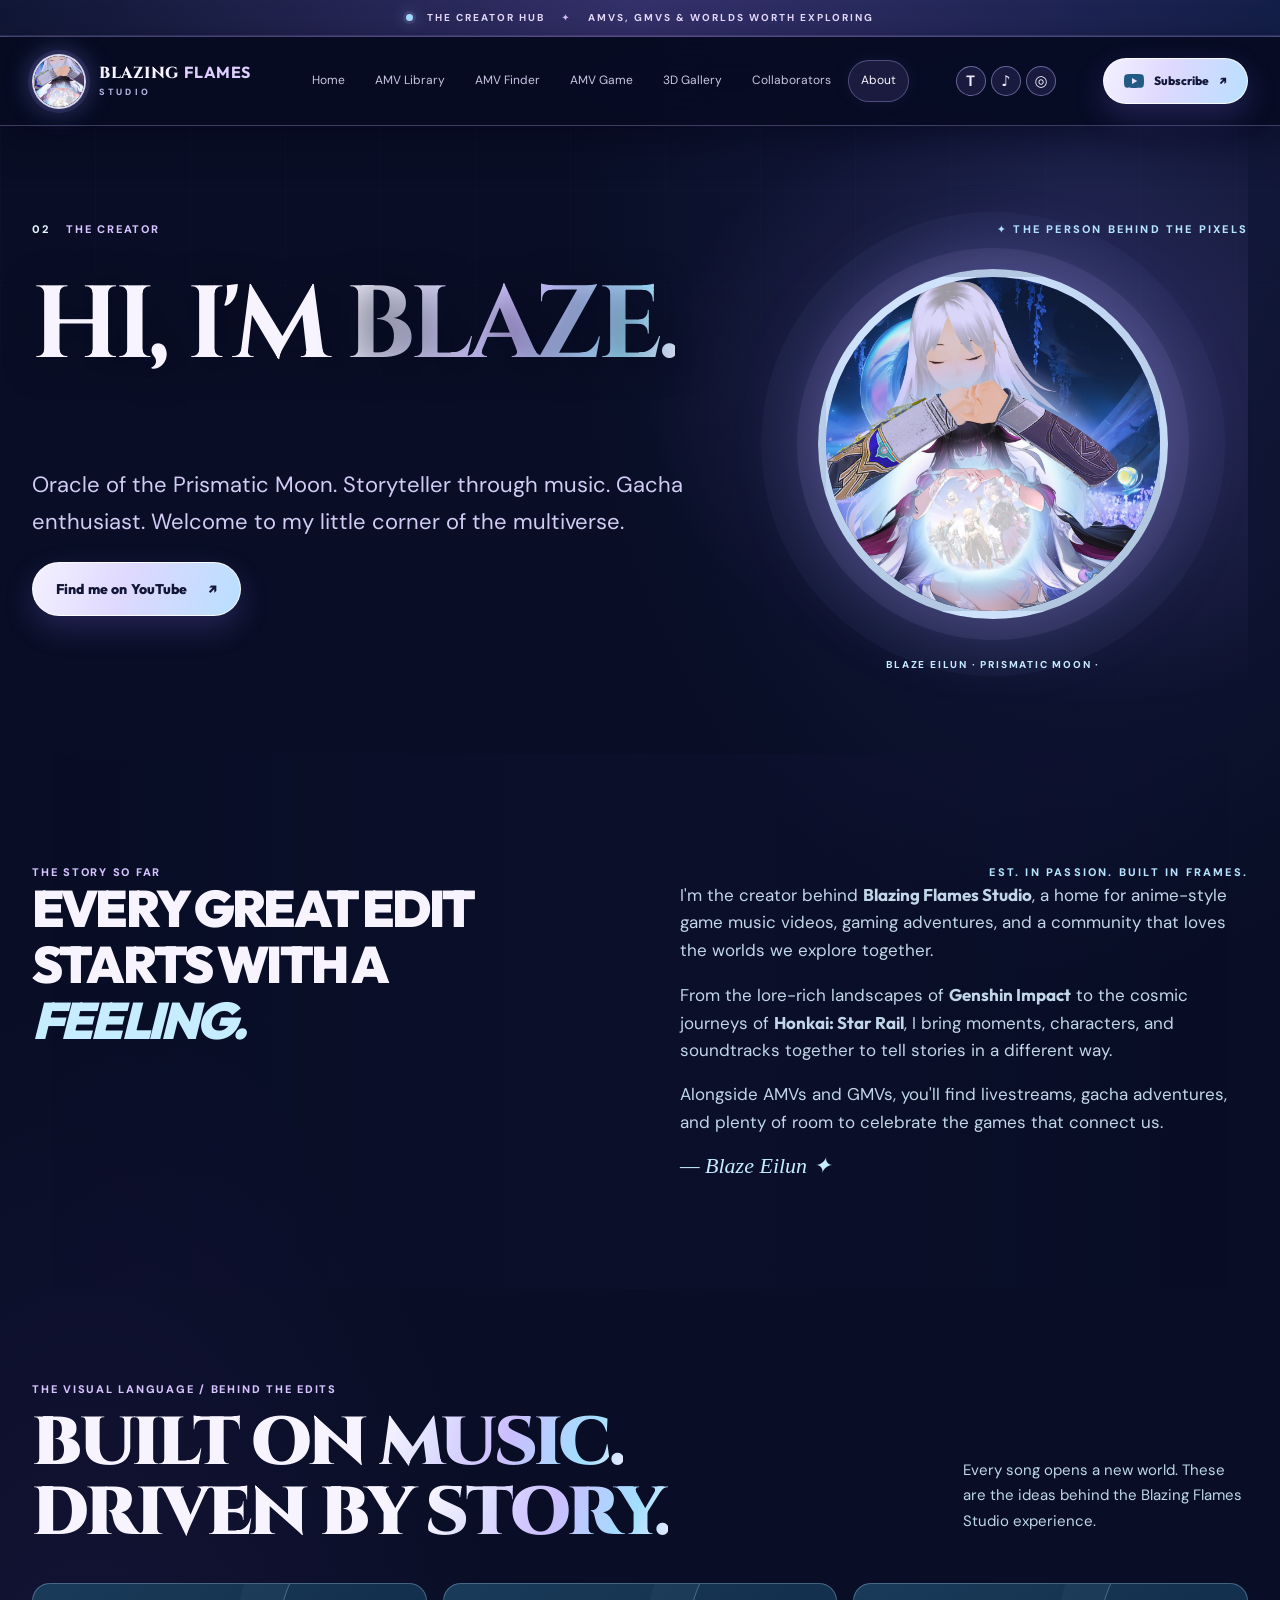
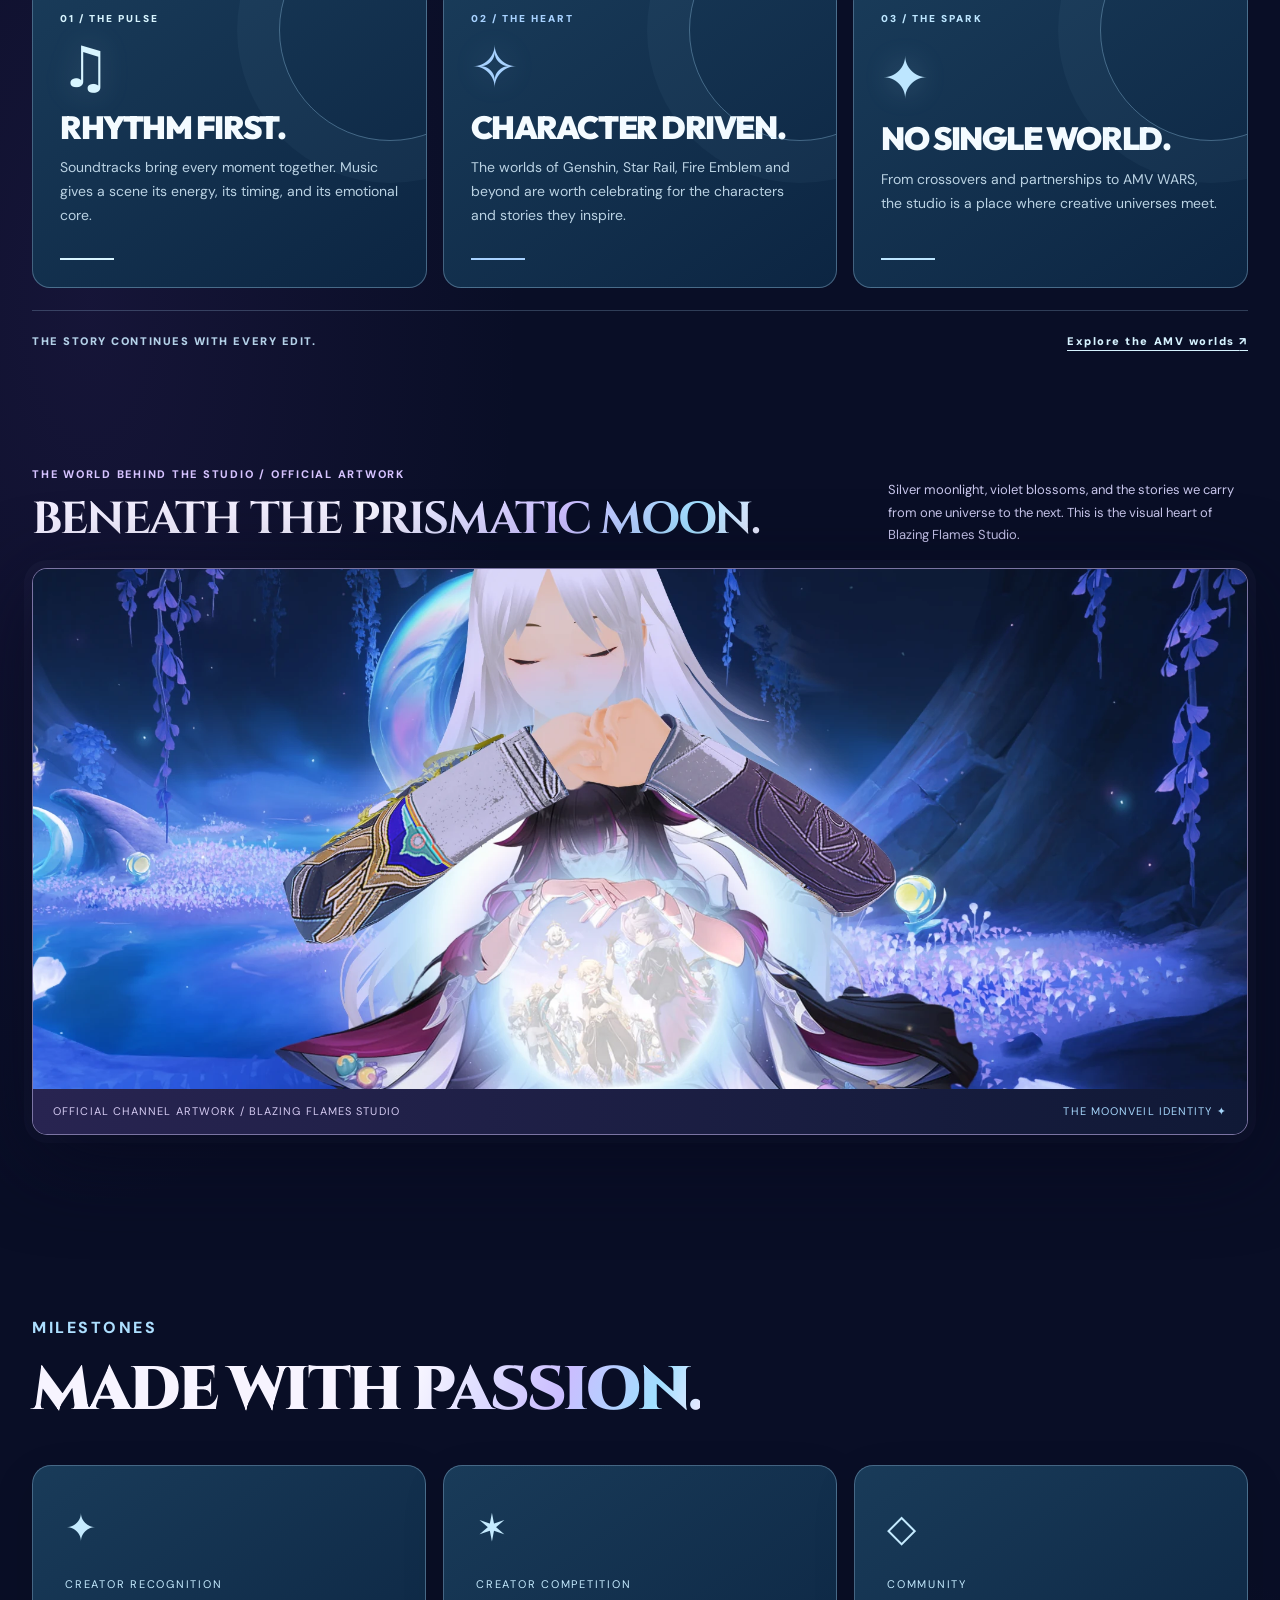
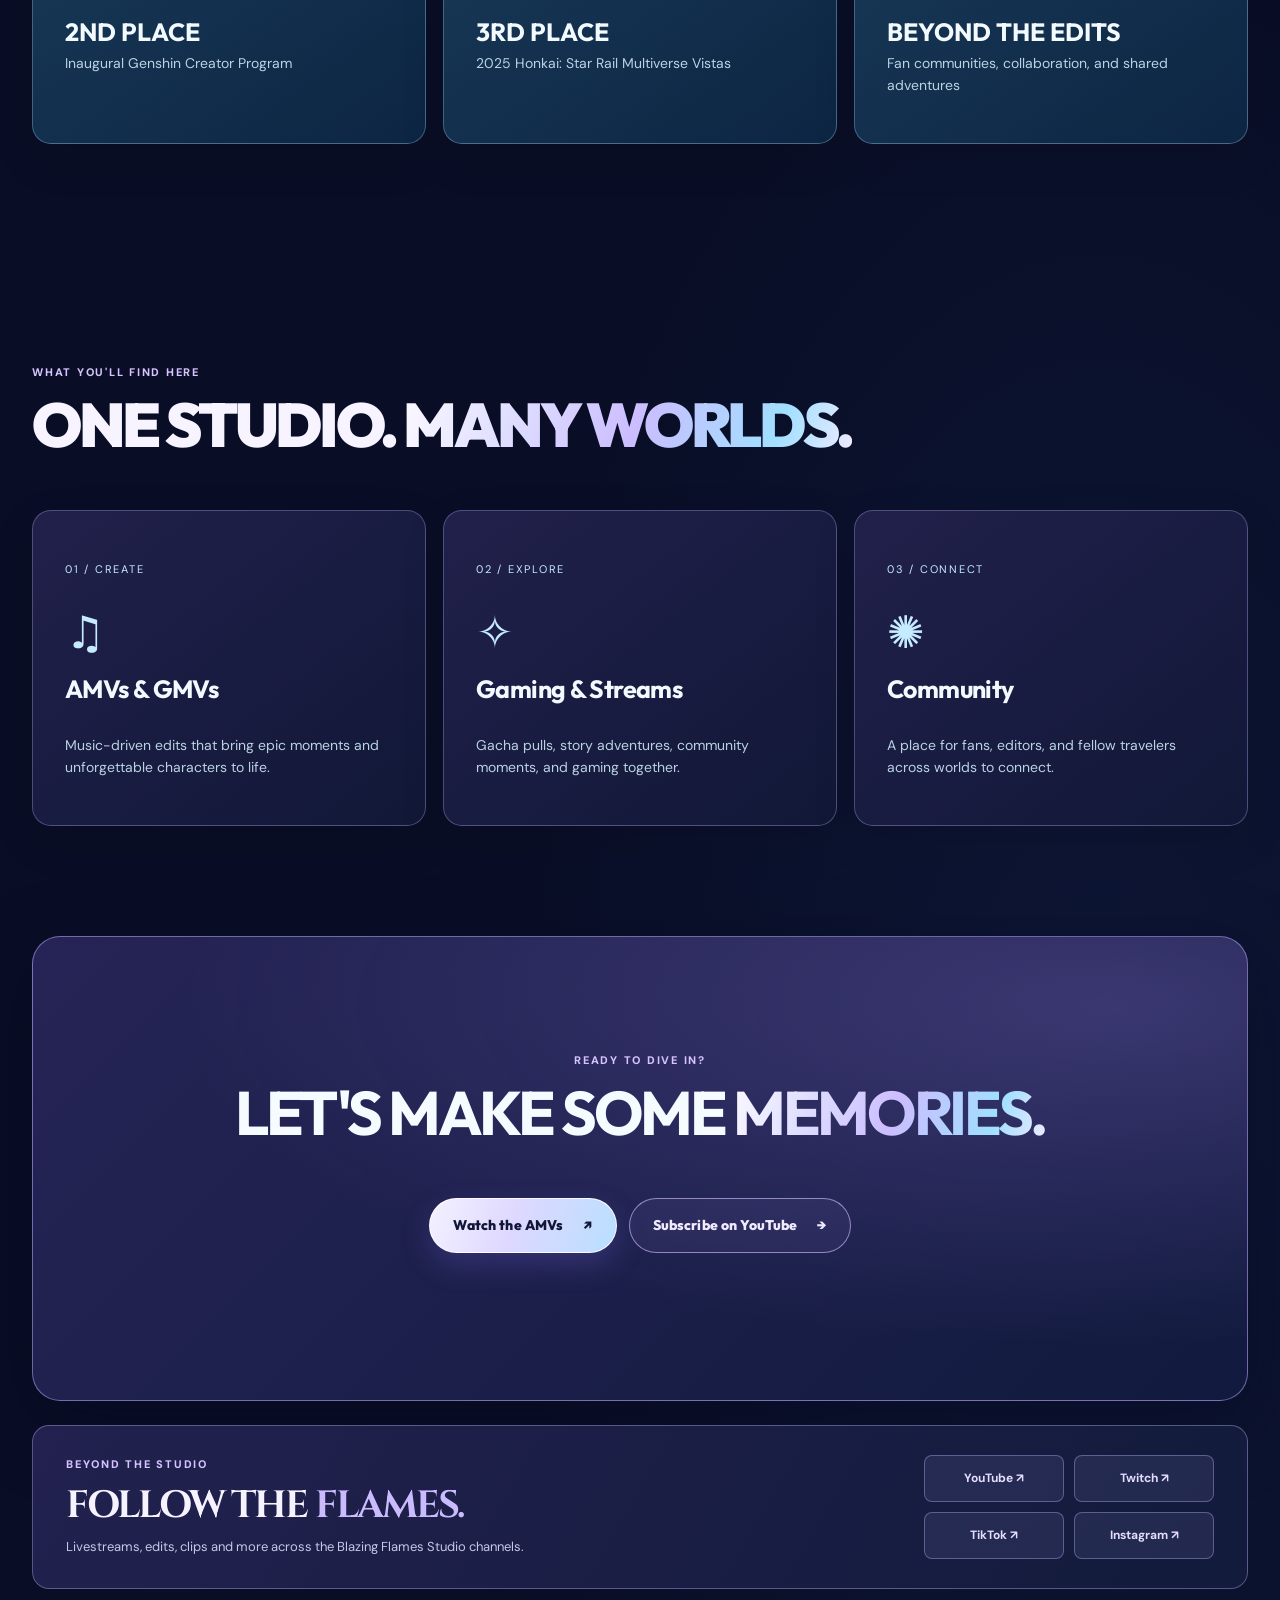
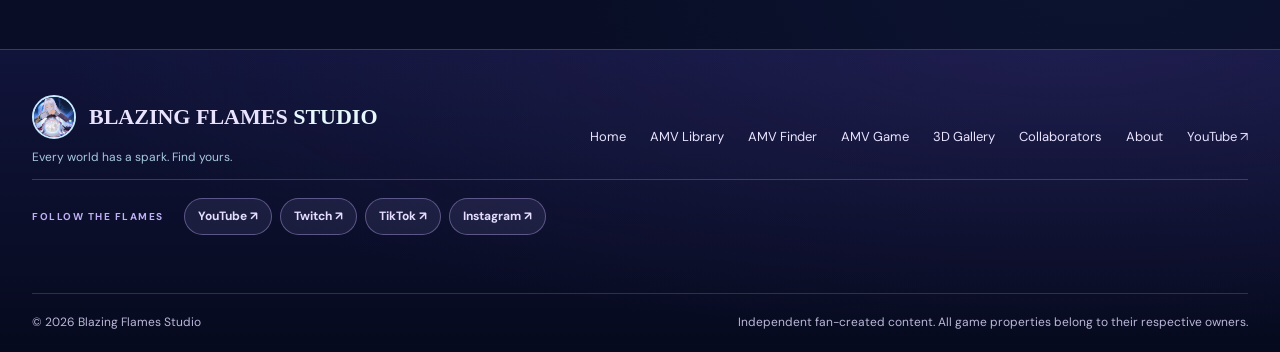
==== commit 6edefef5: "Launch Moonlit AMV Finder using real AMV-titled videos, search filters and PWA integration" ====
--- a/about.html
+++ b/about.html
@@ -3,12 +3,12 @@
 <head>
   <meta charset="utf-8"><meta name="viewport" content="width=device-width, initial-scale=1"><meta name="theme-color" content="#0b102d">
 <link rel="manifest" href="manifest.webmanifest">
-<link rel="apple-touch-icon" sizes="192x192" href="icons/icon-192.png">
+<link rel="apple-touch-icon" sizes="180x180" href="icons/brand-180.png">
 <meta name="apple-mobile-web-app-capable" content="yes">
 <meta name="apple-mobile-web-app-status-bar-style" content="black-translucent">
 <meta name="apple-mobile-web-app-title" content="Blazing Flames">
 <meta name="application-name" content="Blazing Flames Studio">
-<link rel="stylesheet" href="pwa.css?v=1">
+<link rel="stylesheet" href="pwa.css?v=2">
   <meta name="description" content="Meet Blaze Eilun, the creative force behind Blazing Flames Studio's AMVs, GMVs, and gacha gaming community.">
   <meta property="og:title" content="About Blaze Eilun | Blazing Flames Studio">
   <meta property="og:image" content="https://blazingflamesstudio.github.io/blazing-flames-studio-site/assets/channel-moonlit.webp?v=2048">
@@ -24,10 +24,10 @@
   <div class="announcement"><span class="announcement-dot"></span> THE CREATOR HUB <span class="announcement-divider">✦</span> AMVS, GMVS & WORLDS WORTH EXPLORING</div>
   <header class="site-header"><div class="container nav-shell">
     <a class="brand" href="index.html" aria-label="Blazing Flames Studio home"><span class="brand-icon"><img src="assets/channel-moonlit.webp?v=2048" width="48" height="48" alt="Blazing Flames Studio YouTube logo" referrerpolicy="no-referrer" onerror="this.onerror=null;this.src='favicon.svg';"></span><span class="brand-label">BLAZING <strong>FLAMES</strong><small>STUDIO</small></span></a>
-    <nav class="desktop-nav" aria-label="Primary navigation"><a class="nav-link" href="index.html">Home</a><a class="nav-link" href="index.html#amvs">AMV Library</a><a class="nav-link" href="amv-game.html">AMV Game</a><a class="nav-link" href="viewer.html">3D Gallery</a><a class="nav-link" href="collaborations.html">Collaborators</a><a class="nav-link active" aria-current="page" href="about.html">About</a></nav>
+    <nav class="desktop-nav" aria-label="Primary navigation"><a class="nav-link" href="index.html">Home</a><a class="nav-link" href="index.html#amvs">AMV Library</a><a class="nav-link" href="finder.html">AMV Finder</a><a class="nav-link" href="amv-game.html">AMV Game</a><a class="nav-link" href="viewer.html">3D Gallery</a><a class="nav-link" href="collaborations.html">Collaborators</a><a class="nav-link active" aria-current="page" href="about.html">About</a></nav>
     <div class="social-icons" role="group" aria-label="Blazing Flames Studio social channels"><a href="https://www.twitch.tv/blazingflamesstudio" target="_blank" rel="noopener noreferrer" aria-label="Blazing Flames Studio on Twitch" title="Twitch">T</a><a href="https://www.tiktok.com/@blazingflamesstudio" target="_blank" rel="noopener noreferrer" aria-label="Blazing Flames Studio on TikTok" title="TikTok">♪</a><a href="https://share.google/lZiYgDNlbbzO8L42z" target="_blank" rel="noopener noreferrer" aria-label="Blazing Flames Studio on Instagram" title="Instagram">◎</a></div><a class="nav-subscribe" href="https://www.youtube.com/@BlazingFlamesStudio" target="_blank" rel="noopener noreferrer"><svg viewBox="0 0 24 24" fill="currentColor" aria-hidden="true"><path d="M23.5 6.1a2.9 2.9 0 0 0-2-2C19.7 3.6 12 3.6 12 3.6s-7.7 0-9.5.5a2.9 2.9 0 0 0-2 2A30.3 30.3 0 0 0 0 12a30.3 30.3 0 0 0 .5 5.9 2.9 2.9 0 0 0 2 2c1.8.5 9.5.5 9.5.5s7.7 0 9.5-.5a2.9 2.9 0 0 0 2-2A30.3 30.3 0 0 0 24 12a30.3 30.3 0 0 0-.5-5.9ZM9.6 15.7V8.3l6.3 3.7-6.3 3.7Z"/></svg> Subscribe <span aria-hidden="true">↗</span></a>
     <button class="mobile-toggle" type="button" aria-label="Open menu" aria-expanded="false" aria-controls="mobile-nav"><span></span><span></span><span></span></button></div>
-    <nav id="mobile-nav" class="mobile-nav" aria-label="Mobile navigation" hidden><a href="index.html">Home</a><a href="index.html#amvs">AMV Library</a><a href="amv-game.html">AMV Game</a><a href="viewer.html">3D Gallery</a><a href="collaborations.html">Collaborators</a><a href="about.html">About</a><a href="https://www.youtube.com/@BlazingFlamesStudio" target="_blank" rel="noopener noreferrer">YouTube ↗</a><a href="https://www.twitch.tv/blazingflamesstudio" target="_blank" rel="noopener noreferrer">Twitch ↗</a><a href="https://www.tiktok.com/@blazingflamesstudio" target="_blank" rel="noopener noreferrer">TikTok ↗</a><a href="https://share.google/lZiYgDNlbbzO8L42z" target="_blank" rel="noopener noreferrer">Instagram ↗</a></nav>
+    <nav id="mobile-nav" class="mobile-nav" aria-label="Mobile navigation" hidden><a href="index.html">Home</a><a href="index.html#amvs">AMV Library</a><a href="finder.html">AMV Finder</a><a href="amv-game.html">AMV Game</a><a href="viewer.html">3D Gallery</a><a href="collaborations.html">Collaborators</a><a href="about.html">About</a><a href="https://www.youtube.com/@BlazingFlamesStudio" target="_blank" rel="noopener noreferrer">YouTube ↗</a><a href="https://www.twitch.tv/blazingflamesstudio" target="_blank" rel="noopener noreferrer">Twitch ↗</a><a href="https://www.tiktok.com/@blazingflamesstudio" target="_blank" rel="noopener noreferrer">TikTok ↗</a><a href="https://share.google/lZiYgDNlbbzO8L42z" target="_blank" rel="noopener noreferrer">Instagram ↗</a></nav>
   </header>
   <main id="main">
     <section class="about-hero container"><div class="about-topline"><span class="kicker"><span class="kicker-number">02</span> THE CREATOR</span><span class="about-top-right">✦ THE PERSON BEHIND THE PIXELS</span></div><div class="about-hero-grid"><div><h1>HI, I'M <span class="gradient-text">BLAZE.</span></h1><p class="about-deck">Oracle of the Prismatic Moon. Storyteller through music. Gacha enthusiast. Welcome to my little corner of the multiverse.</p><a class="button button-primary" href="https://www.youtube.com/@BlazingFlamesStudio" target="_blank" rel="noopener noreferrer">Find me on YouTube <span aria-hidden="true">↗</span></a></div><div class="about-orb-wrap" aria-hidden="true"><div class="about-orb"><img src="assets/channel-moonlit.webp?v=2048" width="340" height="340" alt="" loading="eager" onerror="this.onerror=null;this.src='favicon.svg';"></div><span class="about-orbit-label">BLAZE EILUN · PRISMATIC MOON ·</span></div></div></section>
@@ -60,8 +60,8 @@
     <section class="worlds-section container"><p class="kicker">WHAT YOU'LL FIND HERE</p><h2>ONE STUDIO. <span class="gradient-text">MANY WORLDS.</span></h2><div class="world-grid"><div class="world-card"><span>01 / CREATE</span><div class="world-symbol">♫</div><h3>AMVs & GMVs</h3><p>Music-driven edits that bring epic moments and unforgettable characters to life.</p></div><div class="world-card"><span>02 / EXPLORE</span><div class="world-symbol">✧</div><h3>Gaming & Streams</h3><p>Gacha pulls, story adventures, community moments, and gaming together.</p></div><div class="world-card"><span>03 / CONNECT</span><div class="world-symbol">✺</div><h3>Community</h3><p>A place for fans, editors, and fellow travelers across worlds to connect.</p></div></div></section>
     <section class="about-cta container"><p class="kicker">READY TO DIVE IN?</p><h2>LET'S MAKE SOME <span class="gradient-text">MEMORIES.</span></h2><div class="about-cta-buttons"><a class="button button-primary" href="index.html#amvs">Watch the AMVs <span aria-hidden="true">↗</span></a><a class="button button-ghost" href="https://www.youtube.com/@BlazingFlamesStudio" target="_blank" rel="noopener noreferrer">Subscribe on YouTube <span aria-hidden="true">→</span></a></div></section>
   <section class="container social-about" aria-labelledby="follow-title"><div><p class="kicker">BEYOND THE STUDIO</p><h2 id="follow-title">FOLLOW THE <span>FLAMES.</span></h2><p>Livestreams, edits, clips and more across the Blazing Flames Studio channels.</p></div><nav aria-label="Follow our official channels"><a href="https://www.youtube.com/@BlazingFlamesStudio" target="_blank" rel="noopener noreferrer">YouTube ↗</a><a href="https://www.twitch.tv/blazingflamesstudio" target="_blank" rel="noopener noreferrer">Twitch ↗</a><a href="https://www.tiktok.com/@blazingflamesstudio" target="_blank" rel="noopener noreferrer">TikTok ↗</a><a href="https://share.google/lZiYgDNlbbzO8L42z" target="_blank" rel="noopener noreferrer">Instagram ↗</a></nav></section></main>
-  <footer class="site-footer"><div class="container footer-main"><div><div class="footer-brand"><img src="assets/channel-moonlit.webp?v=2048" width="44" height="44" loading="lazy" alt="" onerror="this.onerror=null;this.src='favicon.svg';"><a class="footer-logo" href="index.html">BLAZING FLAMES <span>STUDIO</span></a></div><p>Every world has a spark. Find yours.</p></div><div class="footer-links"><a href="index.html">Home</a><a href="index.html#amvs">AMV Library</a><a href="amv-game.html">AMV Game</a><a href="viewer.html">3D Gallery</a><a href="collaborations.html">Collaborators</a><a href="about.html">About</a><a href="https://www.youtube.com/@BlazingFlamesStudio" target="_blank" rel="noopener noreferrer">YouTube ↗</a></div></div><div class="container social-footer"><span>FOLLOW THE FLAMES</span><nav aria-label="Official social media links"><a href="https://www.youtube.com/@BlazingFlamesStudio" target="_blank" rel="noopener noreferrer">YouTube ↗</a><a href="https://www.twitch.tv/blazingflamesstudio" target="_blank" rel="noopener noreferrer">Twitch ↗</a><a href="https://www.tiktok.com/@blazingflamesstudio" target="_blank" rel="noopener noreferrer">TikTok ↗</a><a href="https://share.google/lZiYgDNlbbzO8L42z" target="_blank" rel="noopener noreferrer">Instagram ↗</a></nav></div><div class="container footer-bottom"><span>© <span class="current-year">2026</span> Blazing Flames Studio</span><span>Independent fan-created content. All game properties belong to their respective owners.</span></div></footer>
+  <footer class="site-footer"><div class="container footer-main"><div><div class="footer-brand"><img src="assets/channel-moonlit.webp?v=2048" width="44" height="44" loading="lazy" alt="" onerror="this.onerror=null;this.src='favicon.svg';"><a class="footer-logo" href="index.html">BLAZING FLAMES <span>STUDIO</span></a></div><p>Every world has a spark. Find yours.</p></div><div class="footer-links"><a href="index.html">Home</a><a href="index.html#amvs">AMV Library</a><a href="finder.html">AMV Finder</a><a href="amv-game.html">AMV Game</a><a href="viewer.html">3D Gallery</a><a href="collaborations.html">Collaborators</a><a href="about.html">About</a><a href="https://www.youtube.com/@BlazingFlamesStudio" target="_blank" rel="noopener noreferrer">YouTube ↗</a></div></div><div class="container social-footer"><span>FOLLOW THE FLAMES</span><nav aria-label="Official social media links"><a href="https://www.youtube.com/@BlazingFlamesStudio" target="_blank" rel="noopener noreferrer">YouTube ↗</a><a href="https://www.twitch.tv/blazingflamesstudio" target="_blank" rel="noopener noreferrer">Twitch ↗</a><a href="https://www.tiktok.com/@blazingflamesstudio" target="_blank" rel="noopener noreferrer">TikTok ↗</a><a href="https://share.google/lZiYgDNlbbzO8L42z" target="_blank" rel="noopener noreferrer">Instagram ↗</a></nav></div><div class="container footer-bottom"><span>© <span class="current-year">2026</span> Blazing Flames Studio</span><span>Independent fan-created content. All game properties belong to their respective owners.</span></div></footer>
   <dialog id="video-modal" class="video-modal" aria-label="Video player"><div class="modal-heading"><div><span class="modal-eyebrow">NOW PLAYING</span><h3 id="modal-title">AMV</h3></div><button type="button" class="modal-close" aria-label="Close video player">✕</button></div><div class="video-frame" id="video-frame"></div><a class="modal-youtube" id="modal-youtube" href="https://www.youtube.com/@BlazingFlamesStudio" target="_blank" rel="noopener noreferrer">Watch on YouTube ↗</a></dialog>
-<script src="pwa.js?v=1" defer></script>
+<script src="pwa.js?v=2" defer></script>
 </body>
 </html>
--- a/pwa.css
+++ b/pwa.css
@@ -35,3 +35,6 @@
  .bfs-pwa-toast{bottom:calc(90px + env(safe-area-inset-bottom))}
 }
 @media (prefers-reduced-motion: reduce){.bfs-pwa-install,.bfs-pwa-tabs{transition:none}}
+
+/* Exact channel artwork in the install banner, not a generic glyph. */
+.bfs-pwa-install-logo{display:block;object-fit:cover;object-position:center;box-shadow:0 0 18px #9cb9ff40;border:1px solid #beaefc88}
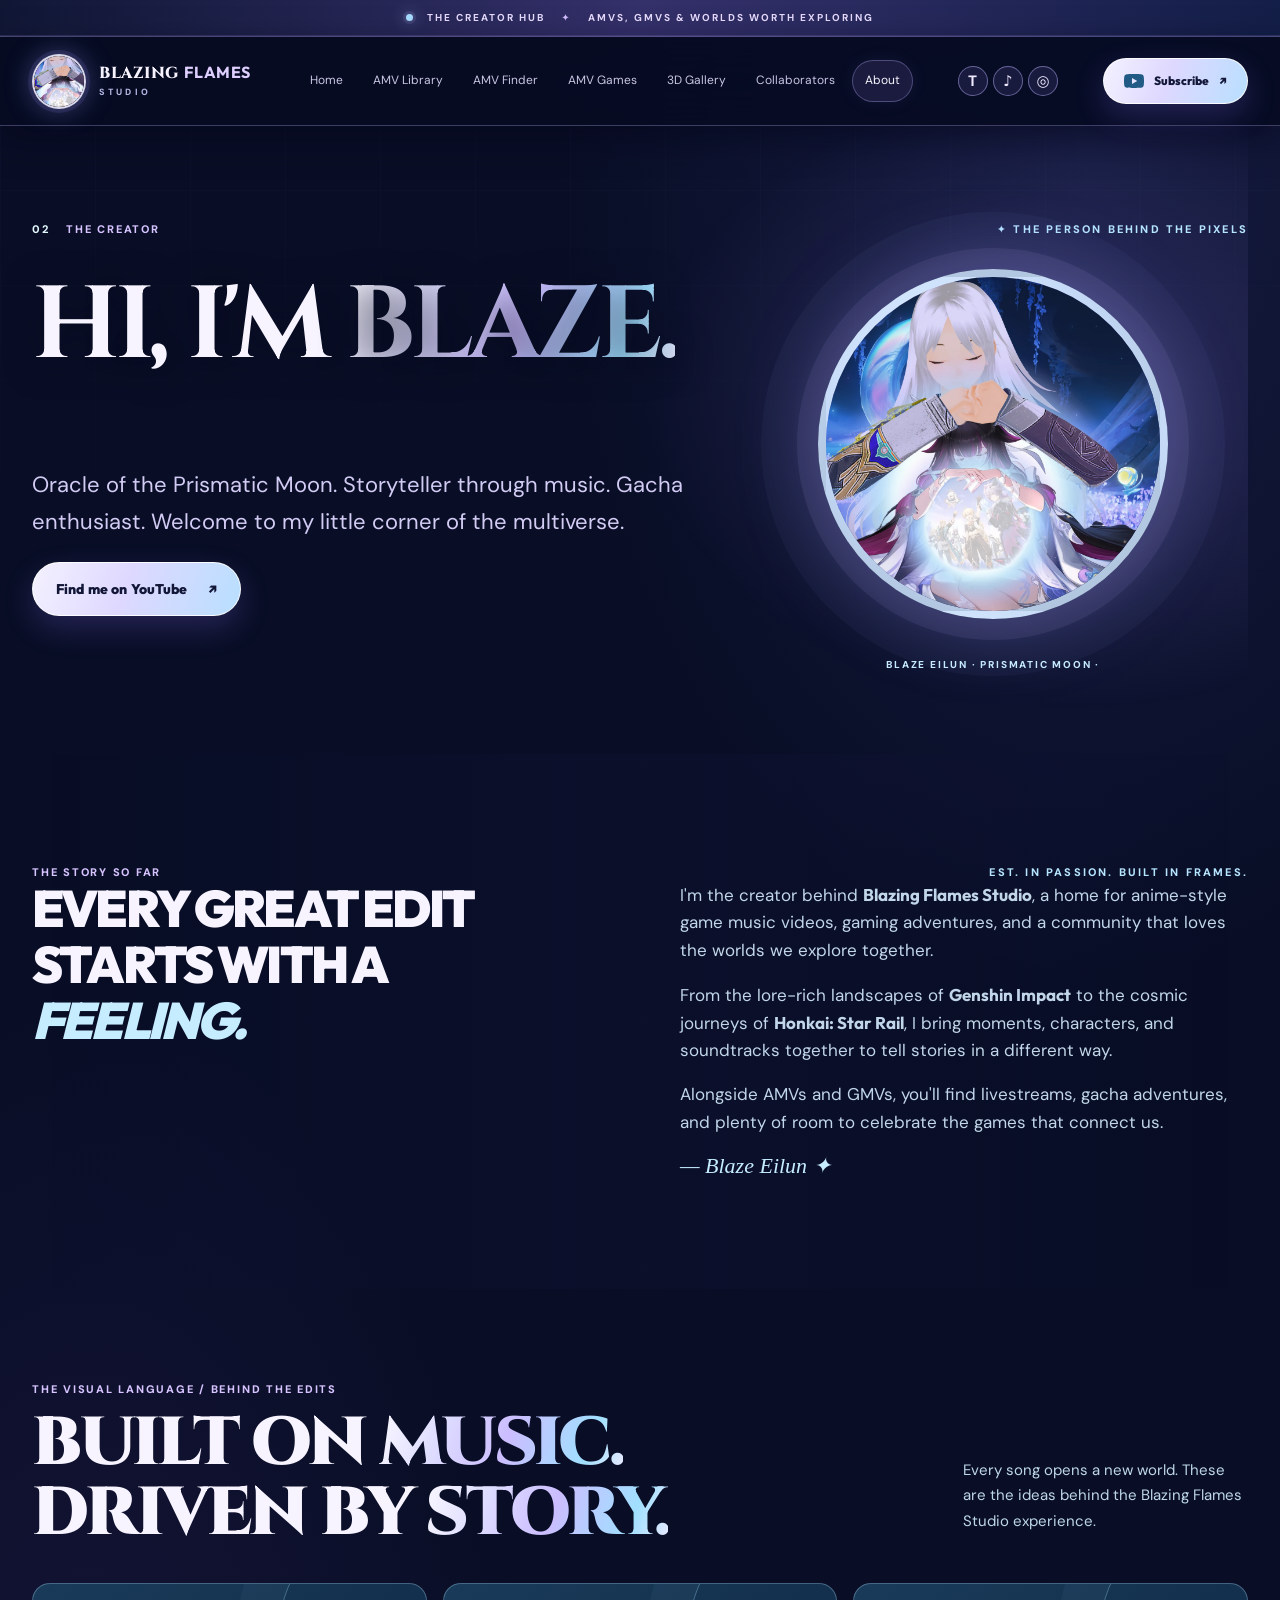
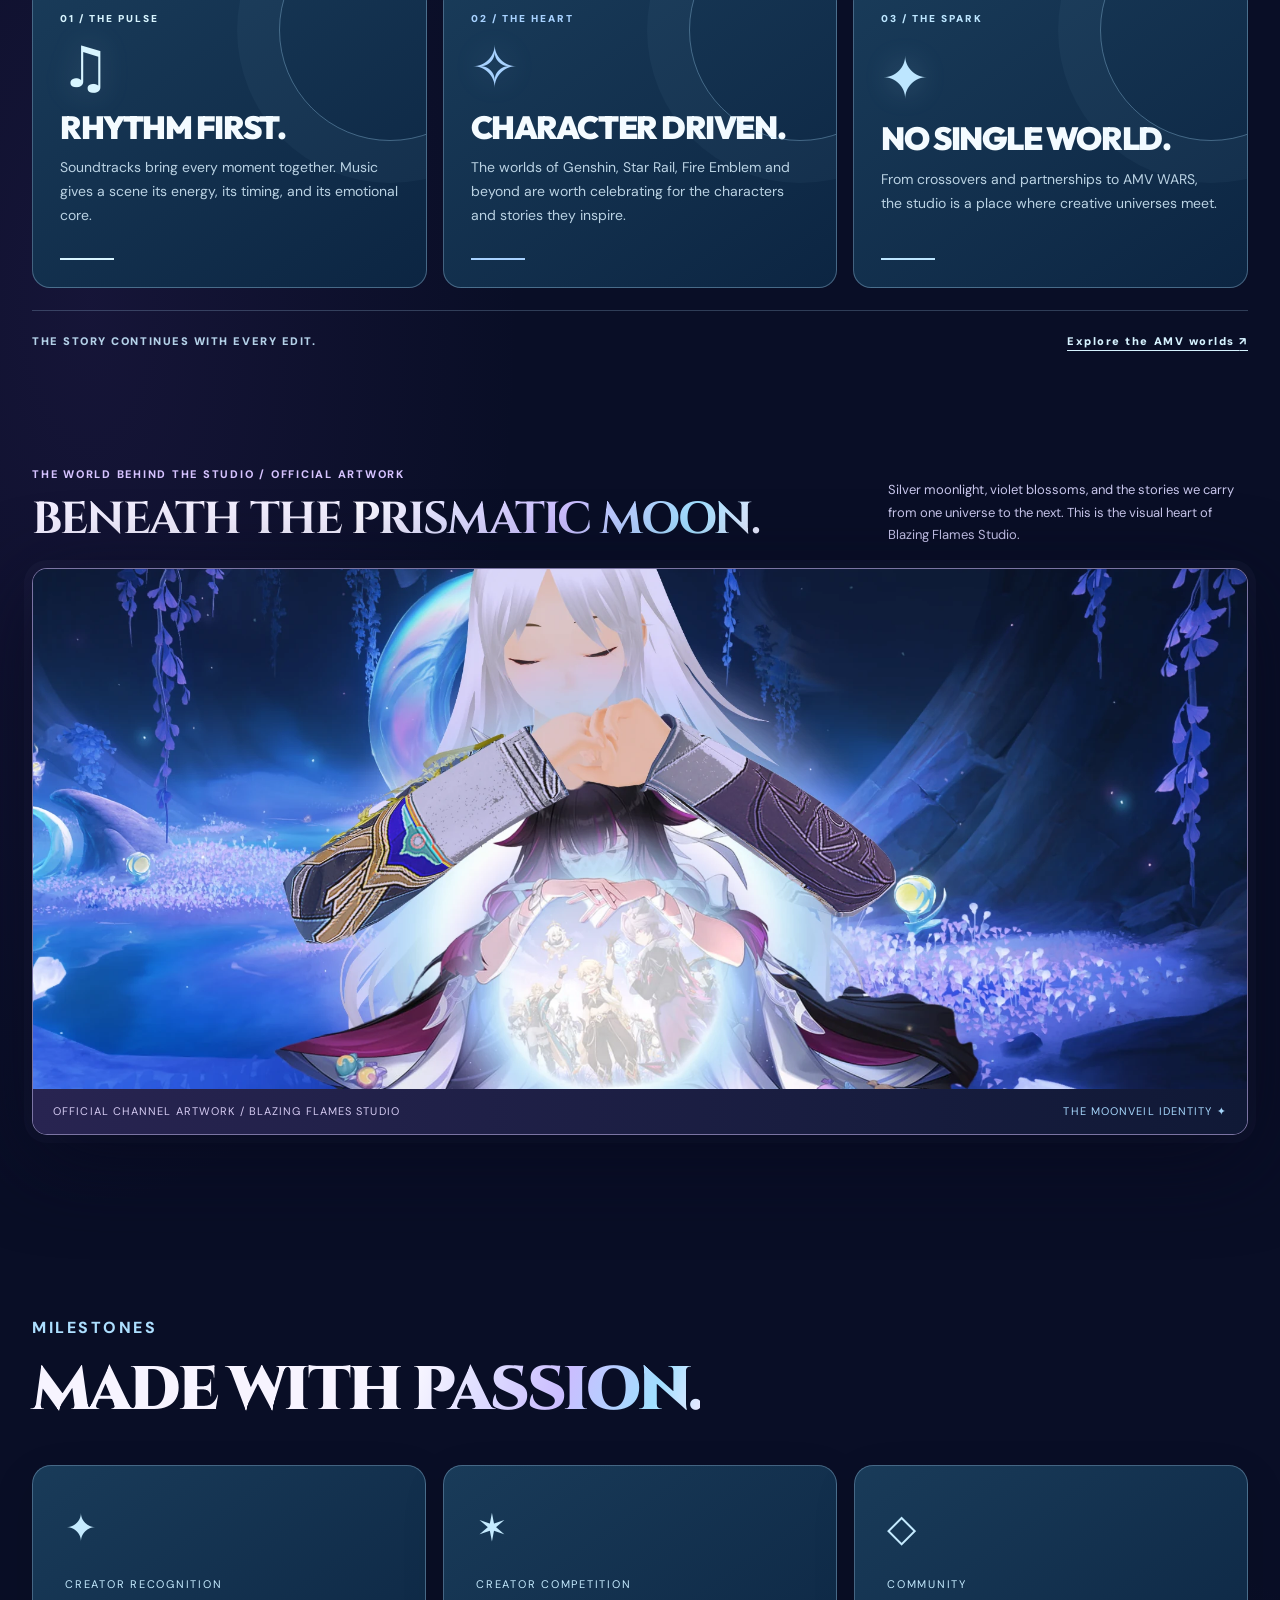
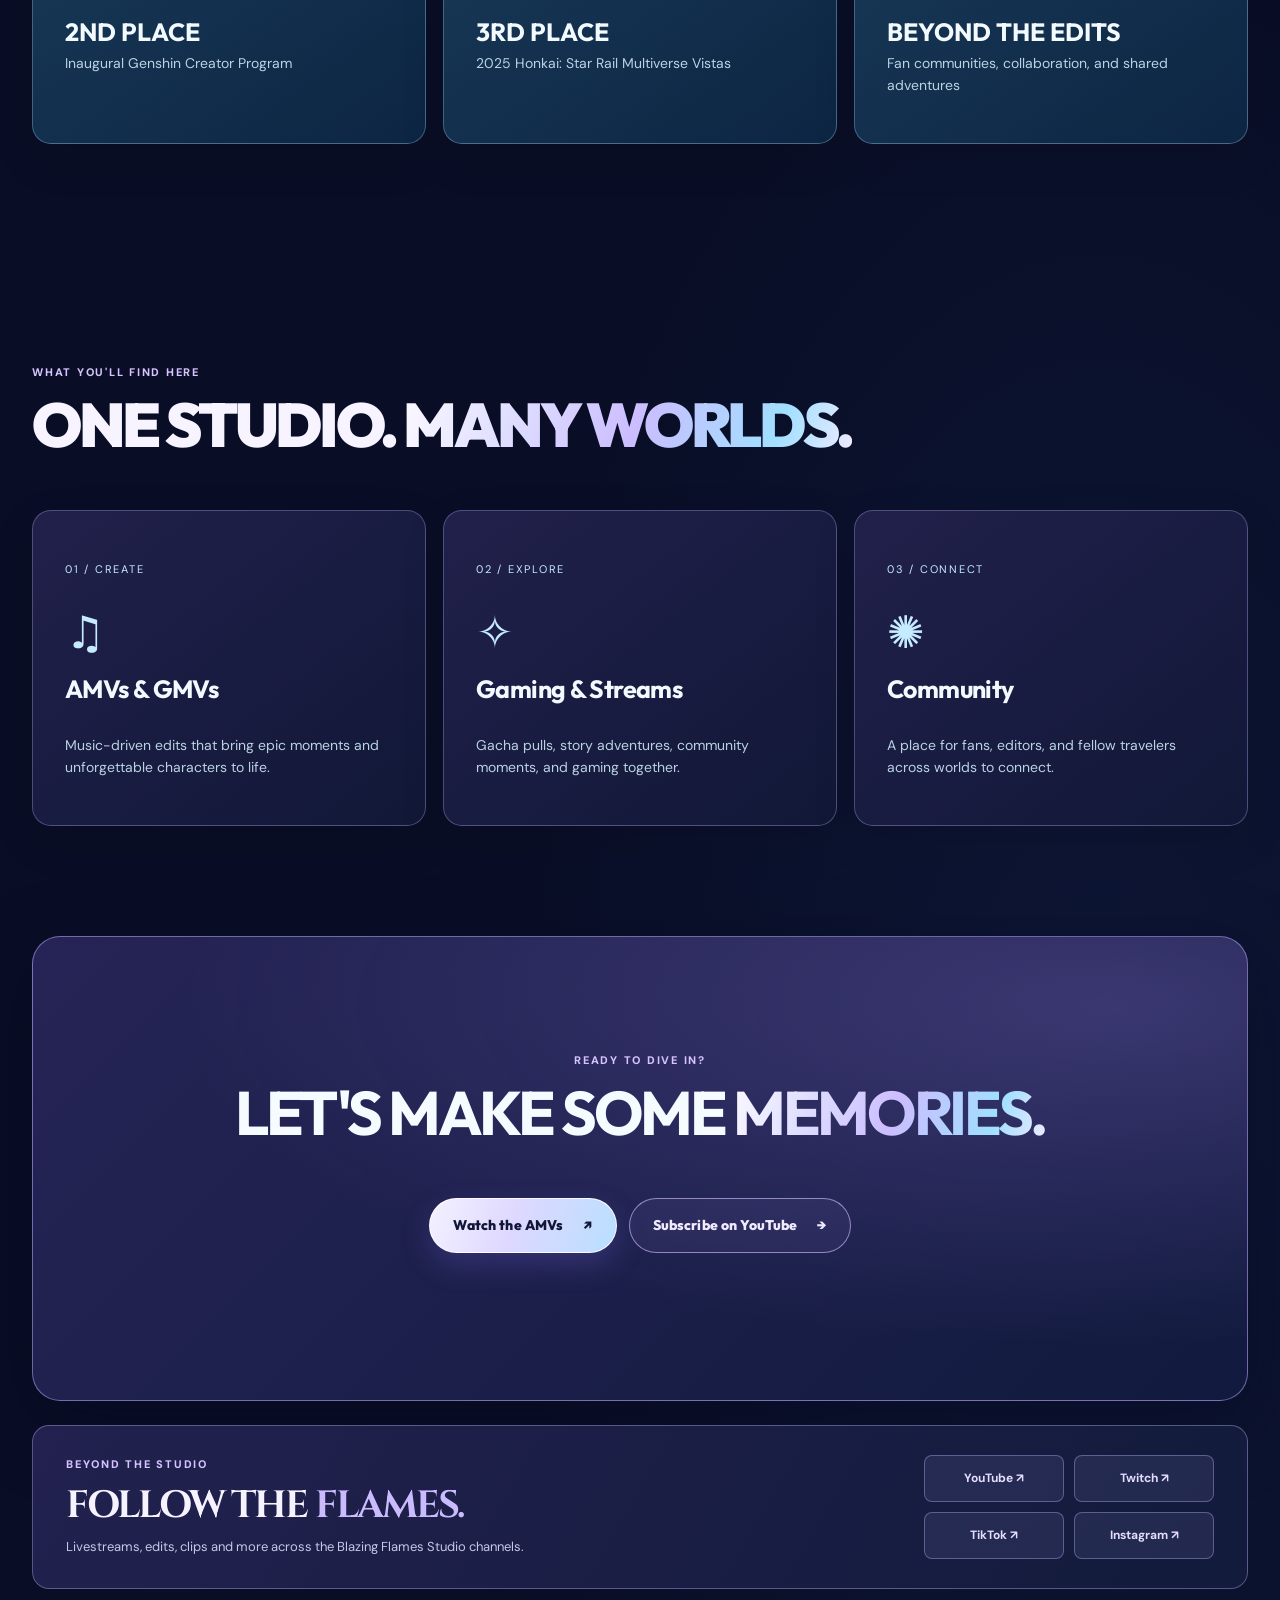
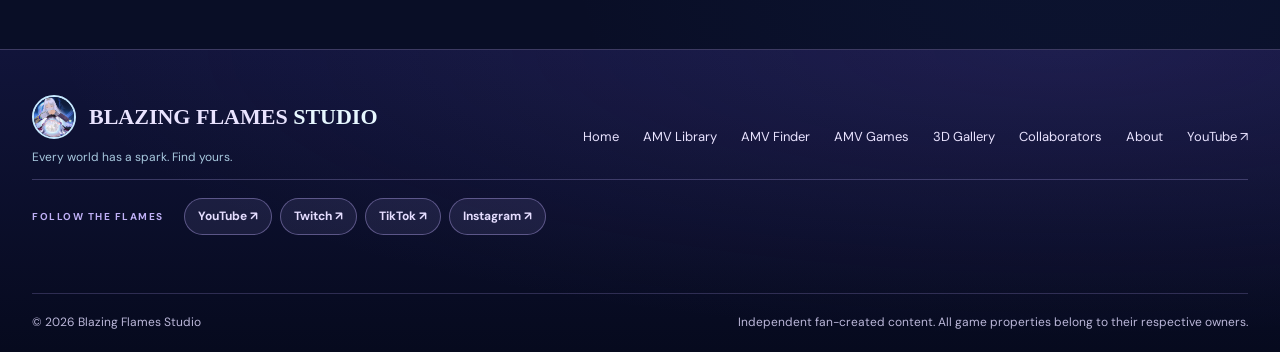
==== commit 235bec37: "Label the shared Character Oracle and Mood Match page AMV Games" ====
--- a/about.html
+++ b/about.html
@@ -24,10 +24,10 @@
   <div class="announcement"><span class="announcement-dot"></span> THE CREATOR HUB <span class="announcement-divider">✦</span> AMVS, GMVS & WORLDS WORTH EXPLORING</div>
   <header class="site-header"><div class="container nav-shell">
     <a class="brand" href="index.html" aria-label="Blazing Flames Studio home"><span class="brand-icon"><img src="assets/channel-moonlit.webp?v=2048" width="48" height="48" alt="Blazing Flames Studio YouTube logo" referrerpolicy="no-referrer" onerror="this.onerror=null;this.src='favicon.svg';"></span><span class="brand-label">BLAZING <strong>FLAMES</strong><small>STUDIO</small></span></a>
-    <nav class="desktop-nav" aria-label="Primary navigation"><a class="nav-link" href="index.html">Home</a><a class="nav-link" href="index.html#amvs">AMV Library</a><a class="nav-link" href="finder.html">AMV Finder</a><a class="nav-link" href="amv-game.html">AMV Game</a><a class="nav-link" href="viewer.html">3D Gallery</a><a class="nav-link" href="collaborations.html">Collaborators</a><a class="nav-link active" aria-current="page" href="about.html">About</a></nav>
+    <nav class="desktop-nav" aria-label="Primary navigation"><a class="nav-link" href="index.html">Home</a><a class="nav-link" href="index.html#amvs">AMV Library</a><a class="nav-link" href="finder.html">AMV Finder</a><a class="nav-link" href="amv-game.html">AMV Games</a><a class="nav-link" href="viewer.html">3D Gallery</a><a class="nav-link" href="collaborations.html">Collaborators</a><a class="nav-link active" aria-current="page" href="about.html">About</a></nav>
     <div class="social-icons" role="group" aria-label="Blazing Flames Studio social channels"><a href="https://www.twitch.tv/blazingflamesstudio" target="_blank" rel="noopener noreferrer" aria-label="Blazing Flames Studio on Twitch" title="Twitch">T</a><a href="https://www.tiktok.com/@blazingflamesstudio" target="_blank" rel="noopener noreferrer" aria-label="Blazing Flames Studio on TikTok" title="TikTok">♪</a><a href="https://share.google/lZiYgDNlbbzO8L42z" target="_blank" rel="noopener noreferrer" aria-label="Blazing Flames Studio on Instagram" title="Instagram">◎</a></div><a class="nav-subscribe" href="https://www.youtube.com/@BlazingFlamesStudio" target="_blank" rel="noopener noreferrer"><svg viewBox="0 0 24 24" fill="currentColor" aria-hidden="true"><path d="M23.5 6.1a2.9 2.9 0 0 0-2-2C19.7 3.6 12 3.6 12 3.6s-7.7 0-9.5.5a2.9 2.9 0 0 0-2 2A30.3 30.3 0 0 0 0 12a30.3 30.3 0 0 0 .5 5.9 2.9 2.9 0 0 0 2 2c1.8.5 9.5.5 9.5.5s7.7 0 9.5-.5a2.9 2.9 0 0 0 2-2A30.3 30.3 0 0 0 24 12a30.3 30.3 0 0 0-.5-5.9ZM9.6 15.7V8.3l6.3 3.7-6.3 3.7Z"/></svg> Subscribe <span aria-hidden="true">↗</span></a>
     <button class="mobile-toggle" type="button" aria-label="Open menu" aria-expanded="false" aria-controls="mobile-nav"><span></span><span></span><span></span></button></div>
-    <nav id="mobile-nav" class="mobile-nav" aria-label="Mobile navigation" hidden><a href="index.html">Home</a><a href="index.html#amvs">AMV Library</a><a href="finder.html">AMV Finder</a><a href="amv-game.html">AMV Game</a><a href="viewer.html">3D Gallery</a><a href="collaborations.html">Collaborators</a><a href="about.html">About</a><a href="https://www.youtube.com/@BlazingFlamesStudio" target="_blank" rel="noopener noreferrer">YouTube ↗</a><a href="https://www.twitch.tv/blazingflamesstudio" target="_blank" rel="noopener noreferrer">Twitch ↗</a><a href="https://www.tiktok.com/@blazingflamesstudio" target="_blank" rel="noopener noreferrer">TikTok ↗</a><a href="https://share.google/lZiYgDNlbbzO8L42z" target="_blank" rel="noopener noreferrer">Instagram ↗</a></nav>
+    <nav id="mobile-nav" class="mobile-nav" aria-label="Mobile navigation" hidden><a href="index.html">Home</a><a href="index.html#amvs">AMV Library</a><a href="finder.html">AMV Finder</a><a href="amv-game.html">AMV Games</a><a href="viewer.html">3D Gallery</a><a href="collaborations.html">Collaborators</a><a href="about.html">About</a><a href="https://www.youtube.com/@BlazingFlamesStudio" target="_blank" rel="noopener noreferrer">YouTube ↗</a><a href="https://www.twitch.tv/blazingflamesstudio" target="_blank" rel="noopener noreferrer">Twitch ↗</a><a href="https://www.tiktok.com/@blazingflamesstudio" target="_blank" rel="noopener noreferrer">TikTok ↗</a><a href="https://share.google/lZiYgDNlbbzO8L42z" target="_blank" rel="noopener noreferrer">Instagram ↗</a></nav>
   </header>
   <main id="main">
     <section class="about-hero container"><div class="about-topline"><span class="kicker"><span class="kicker-number">02</span> THE CREATOR</span><span class="about-top-right">✦ THE PERSON BEHIND THE PIXELS</span></div><div class="about-hero-grid"><div><h1>HI, I'M <span class="gradient-text">BLAZE.</span></h1><p class="about-deck">Oracle of the Prismatic Moon. Storyteller through music. Gacha enthusiast. Welcome to my little corner of the multiverse.</p><a class="button button-primary" href="https://www.youtube.com/@BlazingFlamesStudio" target="_blank" rel="noopener noreferrer">Find me on YouTube <span aria-hidden="true">↗</span></a></div><div class="about-orb-wrap" aria-hidden="true"><div class="about-orb"><img src="assets/channel-moonlit.webp?v=2048" width="340" height="340" alt="" loading="eager" onerror="this.onerror=null;this.src='favicon.svg';"></div><span class="about-orbit-label">BLAZE EILUN · PRISMATIC MOON ·</span></div></div></section>
@@ -60,7 +60,7 @@
     <section class="worlds-section container"><p class="kicker">WHAT YOU'LL FIND HERE</p><h2>ONE STUDIO. <span class="gradient-text">MANY WORLDS.</span></h2><div class="world-grid"><div class="world-card"><span>01 / CREATE</span><div class="world-symbol">♫</div><h3>AMVs & GMVs</h3><p>Music-driven edits that bring epic moments and unforgettable characters to life.</p></div><div class="world-card"><span>02 / EXPLORE</span><div class="world-symbol">✧</div><h3>Gaming & Streams</h3><p>Gacha pulls, story adventures, community moments, and gaming together.</p></div><div class="world-card"><span>03 / CONNECT</span><div class="world-symbol">✺</div><h3>Community</h3><p>A place for fans, editors, and fellow travelers across worlds to connect.</p></div></div></section>
     <section class="about-cta container"><p class="kicker">READY TO DIVE IN?</p><h2>LET'S MAKE SOME <span class="gradient-text">MEMORIES.</span></h2><div class="about-cta-buttons"><a class="button button-primary" href="index.html#amvs">Watch the AMVs <span aria-hidden="true">↗</span></a><a class="button button-ghost" href="https://www.youtube.com/@BlazingFlamesStudio" target="_blank" rel="noopener noreferrer">Subscribe on YouTube <span aria-hidden="true">→</span></a></div></section>
   <section class="container social-about" aria-labelledby="follow-title"><div><p class="kicker">BEYOND THE STUDIO</p><h2 id="follow-title">FOLLOW THE <span>FLAMES.</span></h2><p>Livestreams, edits, clips and more across the Blazing Flames Studio channels.</p></div><nav aria-label="Follow our official channels"><a href="https://www.youtube.com/@BlazingFlamesStudio" target="_blank" rel="noopener noreferrer">YouTube ↗</a><a href="https://www.twitch.tv/blazingflamesstudio" target="_blank" rel="noopener noreferrer">Twitch ↗</a><a href="https://www.tiktok.com/@blazingflamesstudio" target="_blank" rel="noopener noreferrer">TikTok ↗</a><a href="https://share.google/lZiYgDNlbbzO8L42z" target="_blank" rel="noopener noreferrer">Instagram ↗</a></nav></section></main>
-  <footer class="site-footer"><div class="container footer-main"><div><div class="footer-brand"><img src="assets/channel-moonlit.webp?v=2048" width="44" height="44" loading="lazy" alt="" onerror="this.onerror=null;this.src='favicon.svg';"><a class="footer-logo" href="index.html">BLAZING FLAMES <span>STUDIO</span></a></div><p>Every world has a spark. Find yours.</p></div><div class="footer-links"><a href="index.html">Home</a><a href="index.html#amvs">AMV Library</a><a href="finder.html">AMV Finder</a><a href="amv-game.html">AMV Game</a><a href="viewer.html">3D Gallery</a><a href="collaborations.html">Collaborators</a><a href="about.html">About</a><a href="https://www.youtube.com/@BlazingFlamesStudio" target="_blank" rel="noopener noreferrer">YouTube ↗</a></div></div><div class="container social-footer"><span>FOLLOW THE FLAMES</span><nav aria-label="Official social media links"><a href="https://www.youtube.com/@BlazingFlamesStudio" target="_blank" rel="noopener noreferrer">YouTube ↗</a><a href="https://www.twitch.tv/blazingflamesstudio" target="_blank" rel="noopener noreferrer">Twitch ↗</a><a href="https://www.tiktok.com/@blazingflamesstudio" target="_blank" rel="noopener noreferrer">TikTok ↗</a><a href="https://share.google/lZiYgDNlbbzO8L42z" target="_blank" rel="noopener noreferrer">Instagram ↗</a></nav></div><div class="container footer-bottom"><span>© <span class="current-year">2026</span> Blazing Flames Studio</span><span>Independent fan-created content. All game properties belong to their respective owners.</span></div></footer>
+  <footer class="site-footer"><div class="container footer-main"><div><div class="footer-brand"><img src="assets/channel-moonlit.webp?v=2048" width="44" height="44" loading="lazy" alt="" onerror="this.onerror=null;this.src='favicon.svg';"><a class="footer-logo" href="index.html">BLAZING FLAMES <span>STUDIO</span></a></div><p>Every world has a spark. Find yours.</p></div><div class="footer-links"><a href="index.html">Home</a><a href="index.html#amvs">AMV Library</a><a href="finder.html">AMV Finder</a><a href="amv-game.html">AMV Games</a><a href="viewer.html">3D Gallery</a><a href="collaborations.html">Collaborators</a><a href="about.html">About</a><a href="https://www.youtube.com/@BlazingFlamesStudio" target="_blank" rel="noopener noreferrer">YouTube ↗</a></div></div><div class="container social-footer"><span>FOLLOW THE FLAMES</span><nav aria-label="Official social media links"><a href="https://www.youtube.com/@BlazingFlamesStudio" target="_blank" rel="noopener noreferrer">YouTube ↗</a><a href="https://www.twitch.tv/blazingflamesstudio" target="_blank" rel="noopener noreferrer">Twitch ↗</a><a href="https://www.tiktok.com/@blazingflamesstudio" target="_blank" rel="noopener noreferrer">TikTok ↗</a><a href="https://share.google/lZiYgDNlbbzO8L42z" target="_blank" rel="noopener noreferrer">Instagram ↗</a></nav></div><div class="container footer-bottom"><span>© <span class="current-year">2026</span> Blazing Flames Studio</span><span>Independent fan-created content. All game properties belong to their respective owners.</span></div></footer>
   <dialog id="video-modal" class="video-modal" aria-label="Video player"><div class="modal-heading"><div><span class="modal-eyebrow">NOW PLAYING</span><h3 id="modal-title">AMV</h3></div><button type="button" class="modal-close" aria-label="Close video player">✕</button></div><div class="video-frame" id="video-frame"></div><a class="modal-youtube" id="modal-youtube" href="https://www.youtube.com/@BlazingFlamesStudio" target="_blank" rel="noopener noreferrer">Watch on YouTube ↗</a></dialog>
 <script src="pwa.js?v=2" defer></script>
 </body>
--- a/moonveil.css
+++ b/moonveil.css
@@ -347,3 +347,8 @@
 .cinema-description strong{color:#fff}
 .cinema-index{color:#c0b6ea}
 .cinema-feature-series,.oracle-result-overline{color:#b8b4f4}
+
+/* Two independent AMV discovery games on the homepage. */
+.oracle-teaser-actions{display:flex;flex-wrap:wrap;gap:11px;align-items:center;margin-top:18px}
+.oracle-teaser-actions .button{max-width:100%;white-space:normal;text-align:center;justify-content:center;gap:8px}
+@media(max-width:590px){.oracle-teaser-actions{flex-direction:column;align-items:stretch}.oracle-teaser-actions .button{width:100%}}
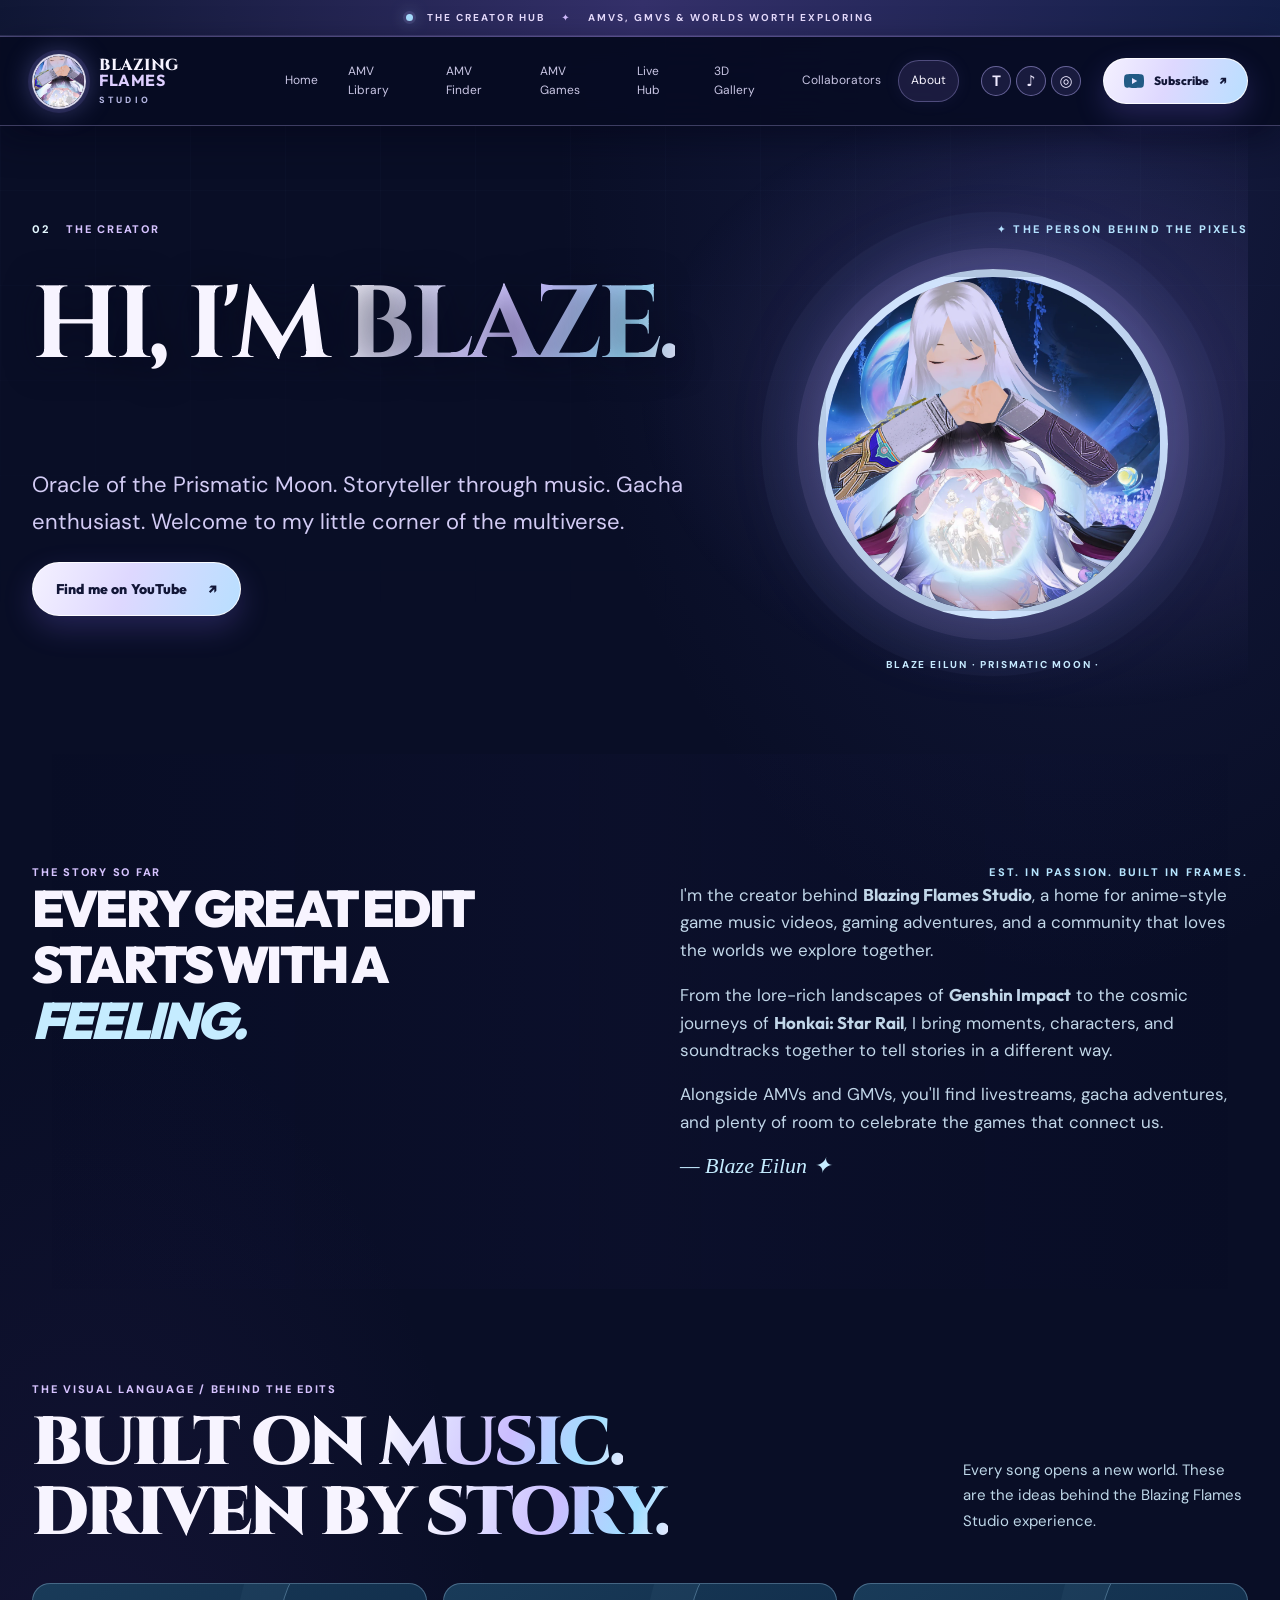
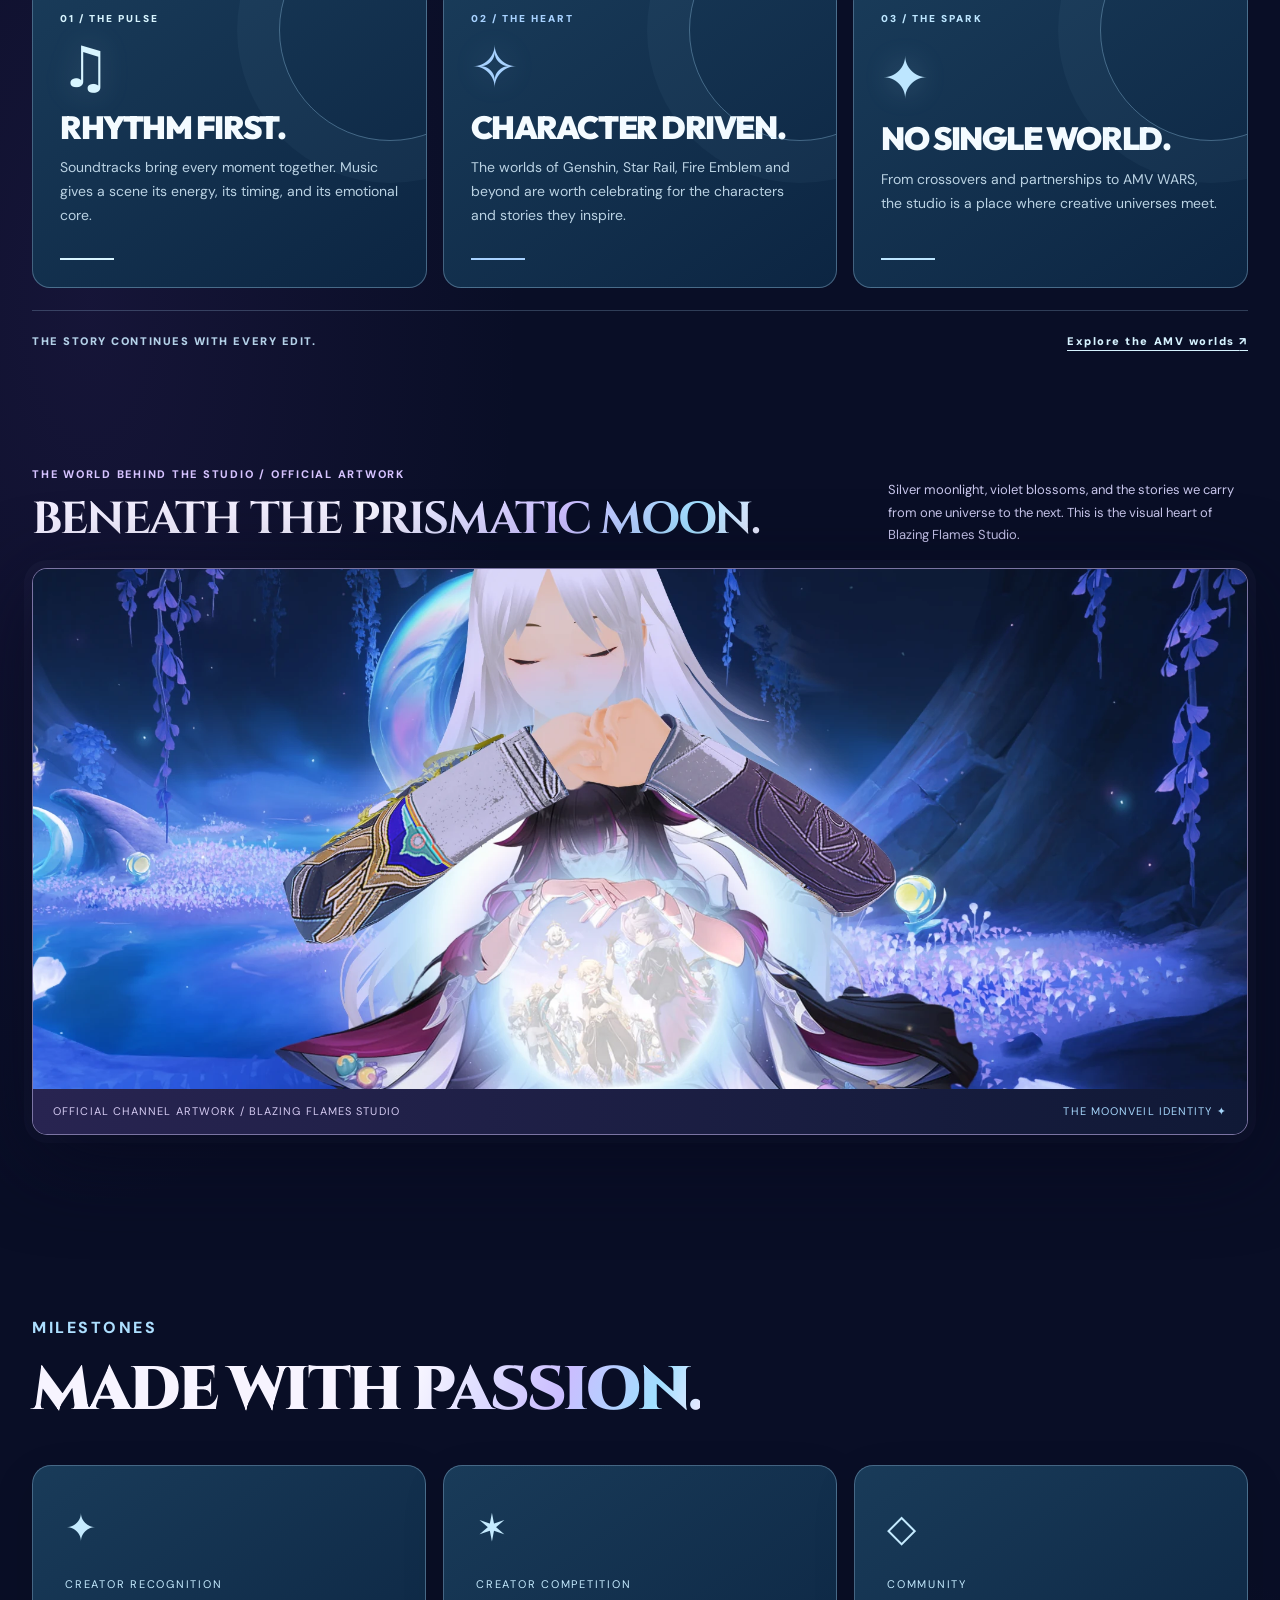
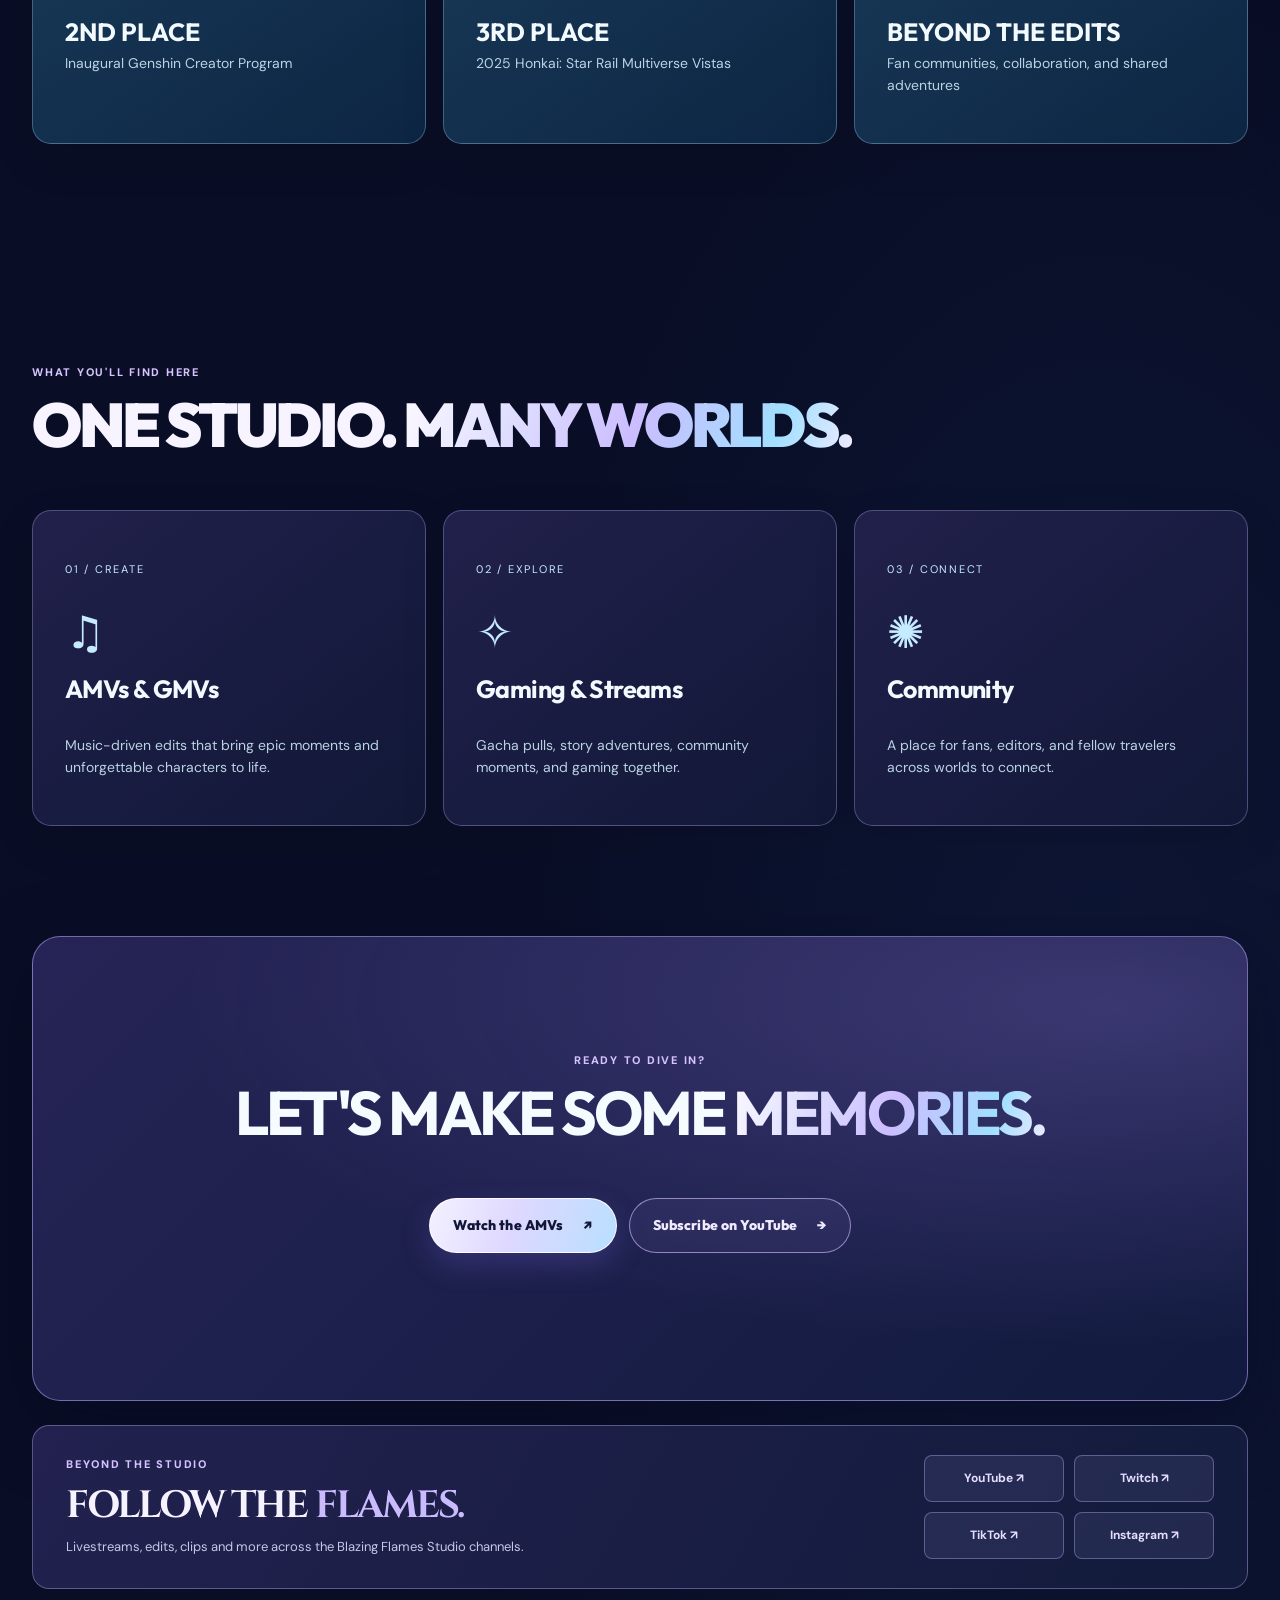
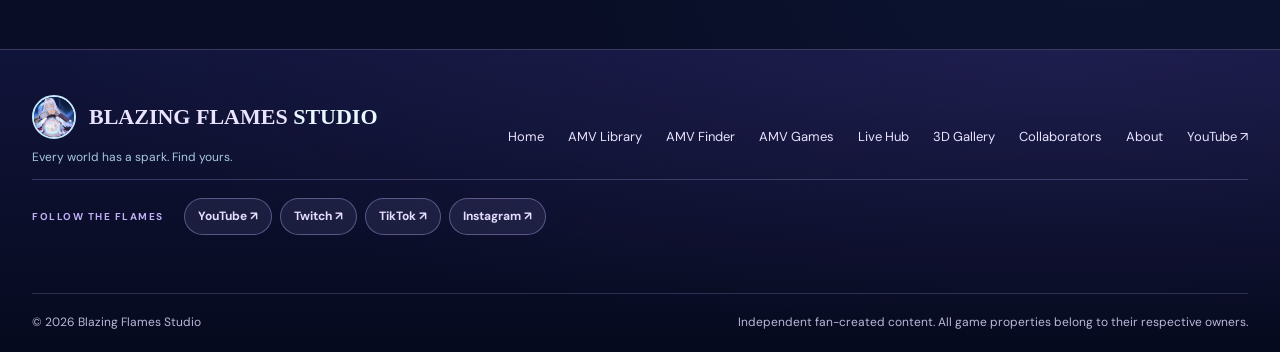
==== commit 0a9128d4: "Add Live Hub to desktop, mobile, and footer navigation" ====
--- a/about.html
+++ b/about.html
@@ -17,17 +17,17 @@
   <link href="https://fonts.googleapis.com/css2?family=DM+Sans:wght@400;500;600;700&family=Cinzel:wght@400;500;600;700;800&display=swap" rel="stylesheet"><link rel="stylesheet" href="styles.css">
   <link rel="stylesheet" href="theme.css?v=1"><link rel="stylesheet" href="cinematic.css?v=1">
   <link rel="stylesheet" href="lunar.css?v=3"><script src="videos.js" defer></script><script src="script.js?v=4" defer></script>
-  <link rel="stylesheet" href="moonveil.css?v=2"><link rel="stylesheet" href="social-links.css?v=1">
+  <link rel="stylesheet" href="moonveil.css?v=4"><link rel="stylesheet" href="social-links.css?v=1">
 </head>
 <body data-page="about">
   <a class="skip-link" href="#main">Skip to content</a>
   <div class="announcement"><span class="announcement-dot"></span> THE CREATOR HUB <span class="announcement-divider">✦</span> AMVS, GMVS & WORLDS WORTH EXPLORING</div>
   <header class="site-header"><div class="container nav-shell">
     <a class="brand" href="index.html" aria-label="Blazing Flames Studio home"><span class="brand-icon"><img src="assets/channel-moonlit.webp?v=2048" width="48" height="48" alt="Blazing Flames Studio YouTube logo" referrerpolicy="no-referrer" onerror="this.onerror=null;this.src='favicon.svg';"></span><span class="brand-label">BLAZING <strong>FLAMES</strong><small>STUDIO</small></span></a>
-    <nav class="desktop-nav" aria-label="Primary navigation"><a class="nav-link" href="index.html">Home</a><a class="nav-link" href="index.html#amvs">AMV Library</a><a class="nav-link" href="finder.html">AMV Finder</a><a class="nav-link" href="amv-game.html">AMV Games</a><a class="nav-link" href="viewer.html">3D Gallery</a><a class="nav-link" href="collaborations.html">Collaborators</a><a class="nav-link active" aria-current="page" href="about.html">About</a></nav>
+    <nav class="desktop-nav" aria-label="Primary navigation"><a class="nav-link" href="index.html">Home</a><a class="nav-link" href="index.html#amvs">AMV Library</a><a class="nav-link" href="finder.html">AMV Finder</a><a class="nav-link" href="amv-game.html">AMV Games</a><a class="nav-link" href="live.html">Live Hub</a><a class="nav-link" href="viewer.html">3D Gallery</a><a class="nav-link" href="collaborations.html">Collaborators</a><a class="nav-link active" aria-current="page" href="about.html">About</a></nav>
     <div class="social-icons" role="group" aria-label="Blazing Flames Studio social channels"><a href="https://www.twitch.tv/blazingflamesstudio" target="_blank" rel="noopener noreferrer" aria-label="Blazing Flames Studio on Twitch" title="Twitch">T</a><a href="https://www.tiktok.com/@blazingflamesstudio" target="_blank" rel="noopener noreferrer" aria-label="Blazing Flames Studio on TikTok" title="TikTok">♪</a><a href="https://share.google/lZiYgDNlbbzO8L42z" target="_blank" rel="noopener noreferrer" aria-label="Blazing Flames Studio on Instagram" title="Instagram">◎</a></div><a class="nav-subscribe" href="https://www.youtube.com/@BlazingFlamesStudio" target="_blank" rel="noopener noreferrer"><svg viewBox="0 0 24 24" fill="currentColor" aria-hidden="true"><path d="M23.5 6.1a2.9 2.9 0 0 0-2-2C19.7 3.6 12 3.6 12 3.6s-7.7 0-9.5.5a2.9 2.9 0 0 0-2 2A30.3 30.3 0 0 0 0 12a30.3 30.3 0 0 0 .5 5.9 2.9 2.9 0 0 0 2 2c1.8.5 9.5.5 9.5.5s7.7 0 9.5-.5a2.9 2.9 0 0 0 2-2A30.3 30.3 0 0 0 24 12a30.3 30.3 0 0 0-.5-5.9ZM9.6 15.7V8.3l6.3 3.7-6.3 3.7Z"/></svg> Subscribe <span aria-hidden="true">↗</span></a>
     <button class="mobile-toggle" type="button" aria-label="Open menu" aria-expanded="false" aria-controls="mobile-nav"><span></span><span></span><span></span></button></div>
-    <nav id="mobile-nav" class="mobile-nav" aria-label="Mobile navigation" hidden><a href="index.html">Home</a><a href="index.html#amvs">AMV Library</a><a href="finder.html">AMV Finder</a><a href="amv-game.html">AMV Games</a><a href="viewer.html">3D Gallery</a><a href="collaborations.html">Collaborators</a><a href="about.html">About</a><a href="https://www.youtube.com/@BlazingFlamesStudio" target="_blank" rel="noopener noreferrer">YouTube ↗</a><a href="https://www.twitch.tv/blazingflamesstudio" target="_blank" rel="noopener noreferrer">Twitch ↗</a><a href="https://www.tiktok.com/@blazingflamesstudio" target="_blank" rel="noopener noreferrer">TikTok ↗</a><a href="https://share.google/lZiYgDNlbbzO8L42z" target="_blank" rel="noopener noreferrer">Instagram ↗</a></nav>
+    <nav id="mobile-nav" class="mobile-nav" aria-label="Mobile navigation" hidden><a href="index.html">Home</a><a href="index.html#amvs">AMV Library</a><a href="finder.html">AMV Finder</a><a href="amv-game.html">AMV Games</a><a href="live.html">Live Hub</a><a href="viewer.html">3D Gallery</a><a href="collaborations.html">Collaborators</a><a href="about.html">About</a><a href="https://www.youtube.com/@BlazingFlamesStudio" target="_blank" rel="noopener noreferrer">YouTube ↗</a><a href="https://www.twitch.tv/blazingflamesstudio" target="_blank" rel="noopener noreferrer">Twitch ↗</a><a href="https://www.tiktok.com/@blazingflamesstudio" target="_blank" rel="noopener noreferrer">TikTok ↗</a><a href="https://share.google/lZiYgDNlbbzO8L42z" target="_blank" rel="noopener noreferrer">Instagram ↗</a></nav>
   </header>
   <main id="main">
     <section class="about-hero container"><div class="about-topline"><span class="kicker"><span class="kicker-number">02</span> THE CREATOR</span><span class="about-top-right">✦ THE PERSON BEHIND THE PIXELS</span></div><div class="about-hero-grid"><div><h1>HI, I'M <span class="gradient-text">BLAZE.</span></h1><p class="about-deck">Oracle of the Prismatic Moon. Storyteller through music. Gacha enthusiast. Welcome to my little corner of the multiverse.</p><a class="button button-primary" href="https://www.youtube.com/@BlazingFlamesStudio" target="_blank" rel="noopener noreferrer">Find me on YouTube <span aria-hidden="true">↗</span></a></div><div class="about-orb-wrap" aria-hidden="true"><div class="about-orb"><img src="assets/channel-moonlit.webp?v=2048" width="340" height="340" alt="" loading="eager" onerror="this.onerror=null;this.src='favicon.svg';"></div><span class="about-orbit-label">BLAZE EILUN · PRISMATIC MOON ·</span></div></div></section>
@@ -60,8 +60,8 @@
     <section class="worlds-section container"><p class="kicker">WHAT YOU'LL FIND HERE</p><h2>ONE STUDIO. <span class="gradient-text">MANY WORLDS.</span></h2><div class="world-grid"><div class="world-card"><span>01 / CREATE</span><div class="world-symbol">♫</div><h3>AMVs & GMVs</h3><p>Music-driven edits that bring epic moments and unforgettable characters to life.</p></div><div class="world-card"><span>02 / EXPLORE</span><div class="world-symbol">✧</div><h3>Gaming & Streams</h3><p>Gacha pulls, story adventures, community moments, and gaming together.</p></div><div class="world-card"><span>03 / CONNECT</span><div class="world-symbol">✺</div><h3>Community</h3><p>A place for fans, editors, and fellow travelers across worlds to connect.</p></div></div></section>
     <section class="about-cta container"><p class="kicker">READY TO DIVE IN?</p><h2>LET'S MAKE SOME <span class="gradient-text">MEMORIES.</span></h2><div class="about-cta-buttons"><a class="button button-primary" href="index.html#amvs">Watch the AMVs <span aria-hidden="true">↗</span></a><a class="button button-ghost" href="https://www.youtube.com/@BlazingFlamesStudio" target="_blank" rel="noopener noreferrer">Subscribe on YouTube <span aria-hidden="true">→</span></a></div></section>
   <section class="container social-about" aria-labelledby="follow-title"><div><p class="kicker">BEYOND THE STUDIO</p><h2 id="follow-title">FOLLOW THE <span>FLAMES.</span></h2><p>Livestreams, edits, clips and more across the Blazing Flames Studio channels.</p></div><nav aria-label="Follow our official channels"><a href="https://www.youtube.com/@BlazingFlamesStudio" target="_blank" rel="noopener noreferrer">YouTube ↗</a><a href="https://www.twitch.tv/blazingflamesstudio" target="_blank" rel="noopener noreferrer">Twitch ↗</a><a href="https://www.tiktok.com/@blazingflamesstudio" target="_blank" rel="noopener noreferrer">TikTok ↗</a><a href="https://share.google/lZiYgDNlbbzO8L42z" target="_blank" rel="noopener noreferrer">Instagram ↗</a></nav></section></main>
-  <footer class="site-footer"><div class="container footer-main"><div><div class="footer-brand"><img src="assets/channel-moonlit.webp?v=2048" width="44" height="44" loading="lazy" alt="" onerror="this.onerror=null;this.src='favicon.svg';"><a class="footer-logo" href="index.html">BLAZING FLAMES <span>STUDIO</span></a></div><p>Every world has a spark. Find yours.</p></div><div class="footer-links"><a href="index.html">Home</a><a href="index.html#amvs">AMV Library</a><a href="finder.html">AMV Finder</a><a href="amv-game.html">AMV Games</a><a href="viewer.html">3D Gallery</a><a href="collaborations.html">Collaborators</a><a href="about.html">About</a><a href="https://www.youtube.com/@BlazingFlamesStudio" target="_blank" rel="noopener noreferrer">YouTube ↗</a></div></div><div class="container social-footer"><span>FOLLOW THE FLAMES</span><nav aria-label="Official social media links"><a href="https://www.youtube.com/@BlazingFlamesStudio" target="_blank" rel="noopener noreferrer">YouTube ↗</a><a href="https://www.twitch.tv/blazingflamesstudio" target="_blank" rel="noopener noreferrer">Twitch ↗</a><a href="https://www.tiktok.com/@blazingflamesstudio" target="_blank" rel="noopener noreferrer">TikTok ↗</a><a href="https://share.google/lZiYgDNlbbzO8L42z" target="_blank" rel="noopener noreferrer">Instagram ↗</a></nav></div><div class="container footer-bottom"><span>© <span class="current-year">2026</span> Blazing Flames Studio</span><span>Independent fan-created content. All game properties belong to their respective owners.</span></div></footer>
+  <footer class="site-footer"><div class="container footer-main"><div><div class="footer-brand"><img src="assets/channel-moonlit.webp?v=2048" width="44" height="44" loading="lazy" alt="" onerror="this.onerror=null;this.src='favicon.svg';"><a class="footer-logo" href="index.html">BLAZING FLAMES <span>STUDIO</span></a></div><p>Every world has a spark. Find yours.</p></div><div class="footer-links"><a href="index.html">Home</a><a href="index.html#amvs">AMV Library</a><a href="finder.html">AMV Finder</a><a href="amv-game.html">AMV Games</a><a href="live.html">Live Hub</a><a href="viewer.html">3D Gallery</a><a href="collaborations.html">Collaborators</a><a href="about.html">About</a><a href="https://www.youtube.com/@BlazingFlamesStudio" target="_blank" rel="noopener noreferrer">YouTube ↗</a></div></div><div class="container social-footer"><span>FOLLOW THE FLAMES</span><nav aria-label="Official social media links"><a href="https://www.youtube.com/@BlazingFlamesStudio" target="_blank" rel="noopener noreferrer">YouTube ↗</a><a href="https://www.twitch.tv/blazingflamesstudio" target="_blank" rel="noopener noreferrer">Twitch ↗</a><a href="https://www.tiktok.com/@blazingflamesstudio" target="_blank" rel="noopener noreferrer">TikTok ↗</a><a href="https://share.google/lZiYgDNlbbzO8L42z" target="_blank" rel="noopener noreferrer">Instagram ↗</a></nav></div><div class="container footer-bottom"><span>© <span class="current-year">2026</span> Blazing Flames Studio</span><span>Independent fan-created content. All game properties belong to their respective owners.</span></div></footer>
   <dialog id="video-modal" class="video-modal" aria-label="Video player"><div class="modal-heading"><div><span class="modal-eyebrow">NOW PLAYING</span><h3 id="modal-title">AMV</h3></div><button type="button" class="modal-close" aria-label="Close video player">✕</button></div><div class="video-frame" id="video-frame"></div><a class="modal-youtube" id="modal-youtube" href="https://www.youtube.com/@BlazingFlamesStudio" target="_blank" rel="noopener noreferrer">Watch on YouTube ↗</a></dialog>
-<script src="pwa.js?v=2" defer></script>
+<script src="pwa.js?v=3" defer></script>
 </body>
 </html>
--- a/moonveil.css
+++ b/moonveil.css
@@ -352,3 +352,100 @@
 .oracle-teaser-actions{display:flex;flex-wrap:wrap;gap:11px;align-items:center;margin-top:18px}
 .oracle-teaser-actions .button{max-width:100%;white-space:normal;text-align:center;justify-content:center;gap:8px}
 @media(max-width:590px){.oracle-teaser-actions{flex-direction:column;align-items:stretch}.oracle-teaser-actions .button{width:100%}}
+
+
+/* 2026-11-24: hero collision fixes — preserve the moonlit artwork and layout.
+   Avoid unbreakable giant headlines escaping into the neighboring spotlight.
+   Keep the ornamental moon away from the AMV Games heading at all widths. */
+.cinema-layout{
+  grid-template-columns:minmax(0,1.08fr) minmax(0,.92fr);
+  gap:clamp(30px,4vw,70px);
+}
+.cinema-copy,
+.cinema-feature{min-width:0}
+.cinema-copy h1{
+  max-width:100%;
+  font-size:clamp(46px,5.15vw,83px);
+  line-height:1.12;
+  letter-spacing:-.045em;
+}
+.cinema-copy .cinema-line{
+  white-space:normal;
+  overflow-wrap:break-word;
+}
+.cinema-feature{width:100%;z-index:2}
+.cinema-feature-bottom h2{
+  font-size:clamp(23px,2.1vw,34px);
+  overflow-wrap:anywhere;
+}
+.oracle-hero{
+  padding-bottom:clamp(86px,6vw,116px);
+}
+.oracle-hero h1{
+  max-width:min(100%,800px);
+  font-size:clamp(44px,5.05vw,77px);
+  line-height:1.15;
+  overflow-wrap:break-word;
+}
+.oracle-halo{
+  width:min(34vw,410px);
+  height:min(34vw,410px);
+  top:14%;
+  right:-40px;
+  opacity:.53;
+}
+.oracle-halo>span{font-size:clamp(90px,11.5vw,175px)}
+.mood-game-switch{
+  position:relative;
+  z-index:2;
+  margin-top:27px;
+  margin-bottom:12px;
+  padding-top:0;
+  padding-bottom:26px;
+}
+.oracle-game{padding-top:16px}
+@media(max-width:1100px){
+  .cinema-layout{
+    grid-template-columns:minmax(0,1fr) minmax(325px,.84fr);
+    gap:32px;
+  }
+  .cinema-copy h1{font-size:clamp(49px,5.65vw,67px)}
+  .oracle-halo{right:-52px;opacity:.38}
+}
+@media(max-width:850px){
+  .cinema-layout{grid-template-columns:minmax(0,1fr);gap:40px}
+  .cinema-copy h1{font-size:clamp(50px,7.9vw,81px)}
+  .cinema-feature{max-width:620px;margin-inline:auto}
+  .oracle-hero h1{font-size:clamp(43px,7.4vw,65px);max-width:92%}
+  .oracle-halo{
+    width:min(43vw,320px);
+    height:min(43vw,320px);
+    right:-55px;
+    opacity:.26;
+  }
+}
+@media(max-width:640px){
+  .cinema-copy h1{font-size:clamp(35px,9vw,56px)}
+  .cinema-copy .cinema-line{white-space:normal}
+  .oracle-hero{padding-bottom:75px}
+  .oracle-hero h1{
+    font-size:clamp(36px,9vw,55px);
+    line-height:1.16;
+    max-width:100%;
+    text-wrap:balance;
+  }
+  .oracle-halo{
+    width:270px;
+    height:270px;
+    right:-110px;
+    top:24%;
+    opacity:.13;
+  }
+  .oracle-halo>span{font-size:118px}
+  .mood-game-switch{margin-top:17px;margin-bottom:5px;padding-bottom:24px}
+  .oracle-game{padding-top:15px}
+}
+@media(max-width:380px){
+  .cinema-copy h1{font-size:clamp(32px,8.6vw,38px)}
+  .oracle-hero h1{font-size:clamp(31px,8.3vw,40px)}
+}
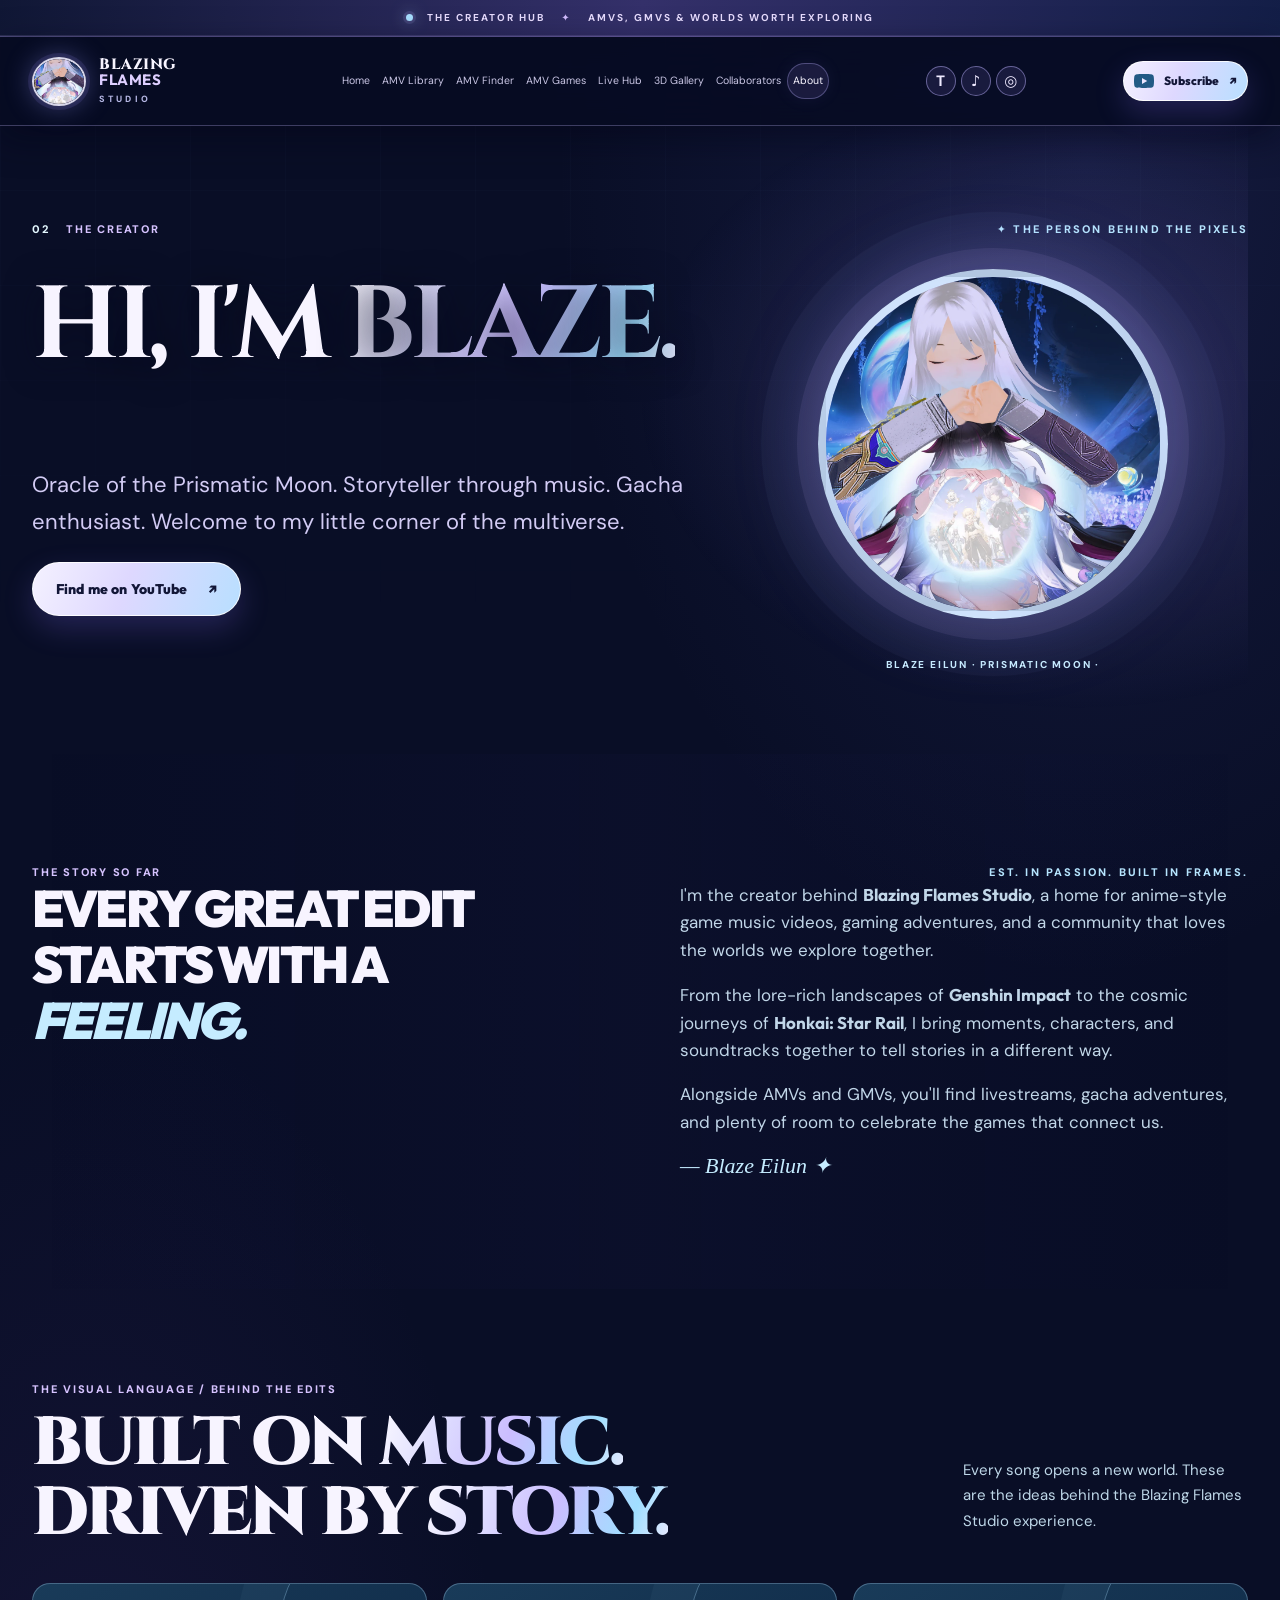
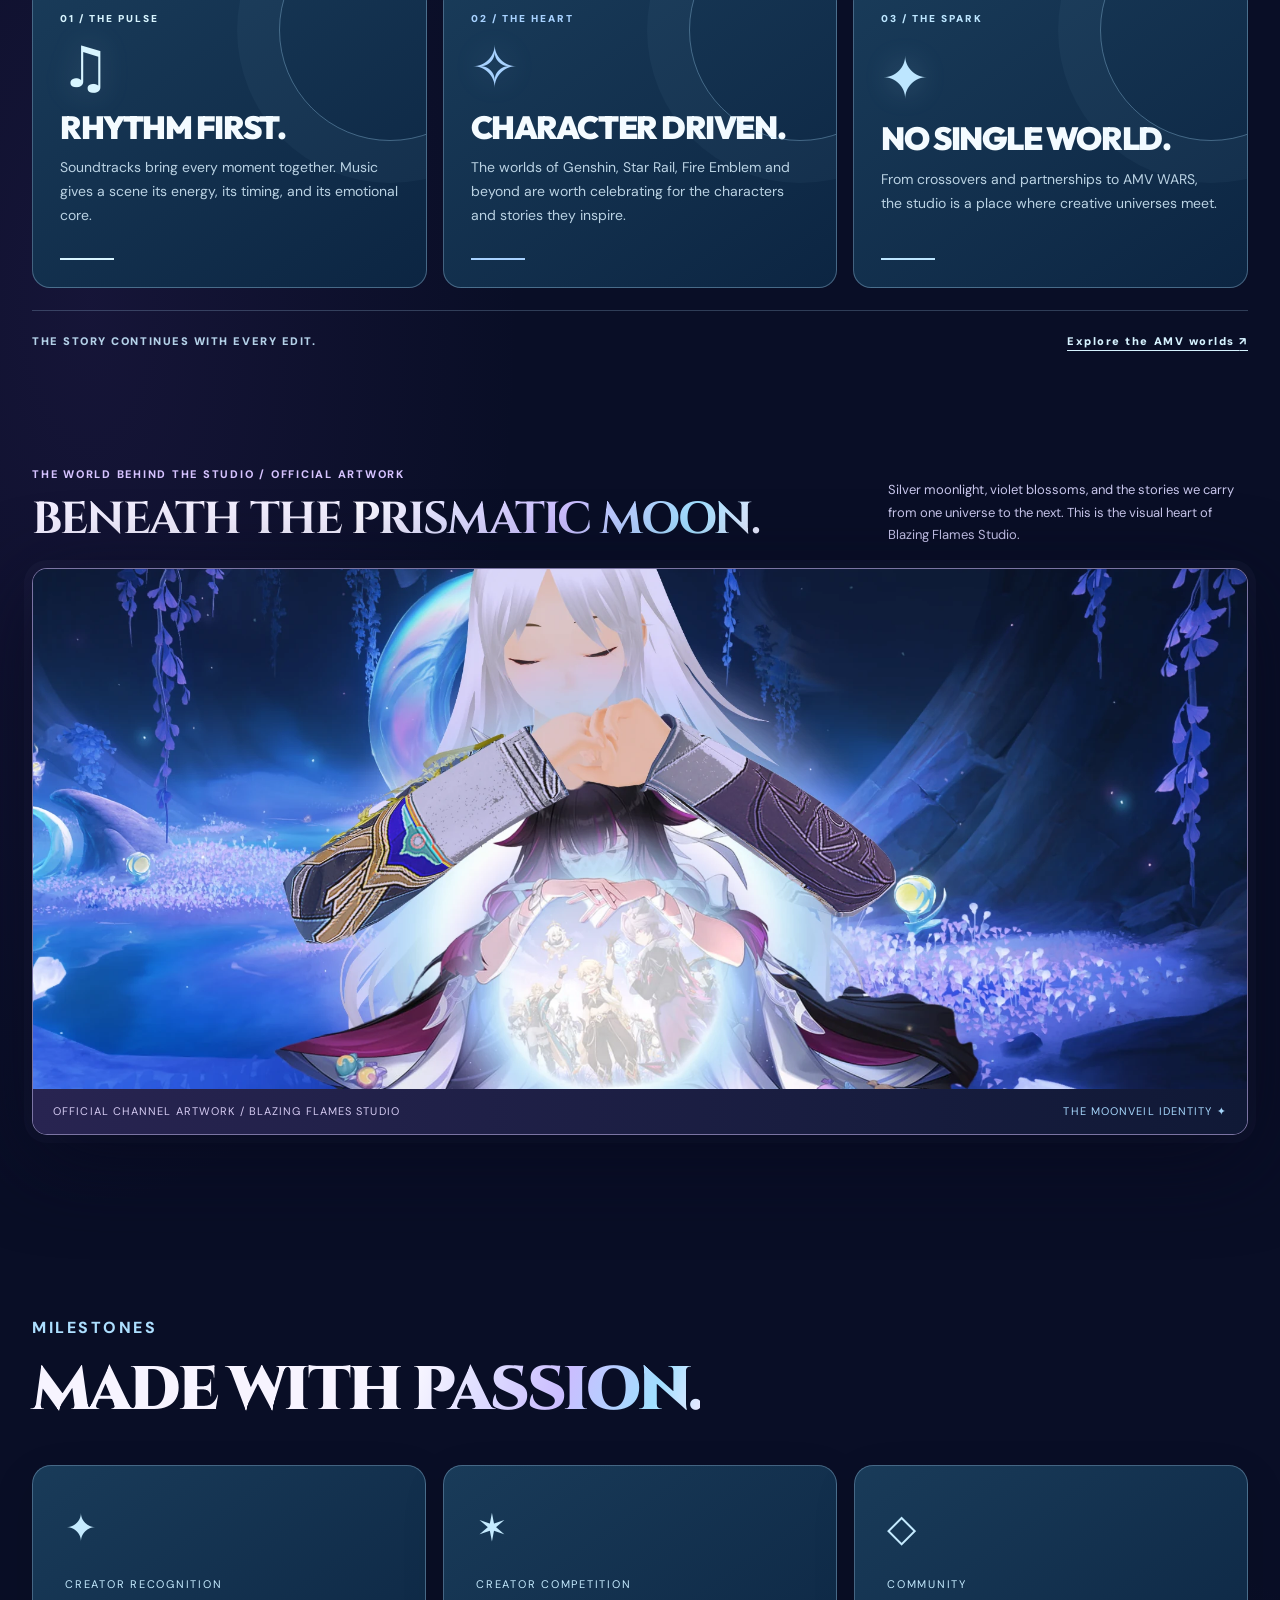
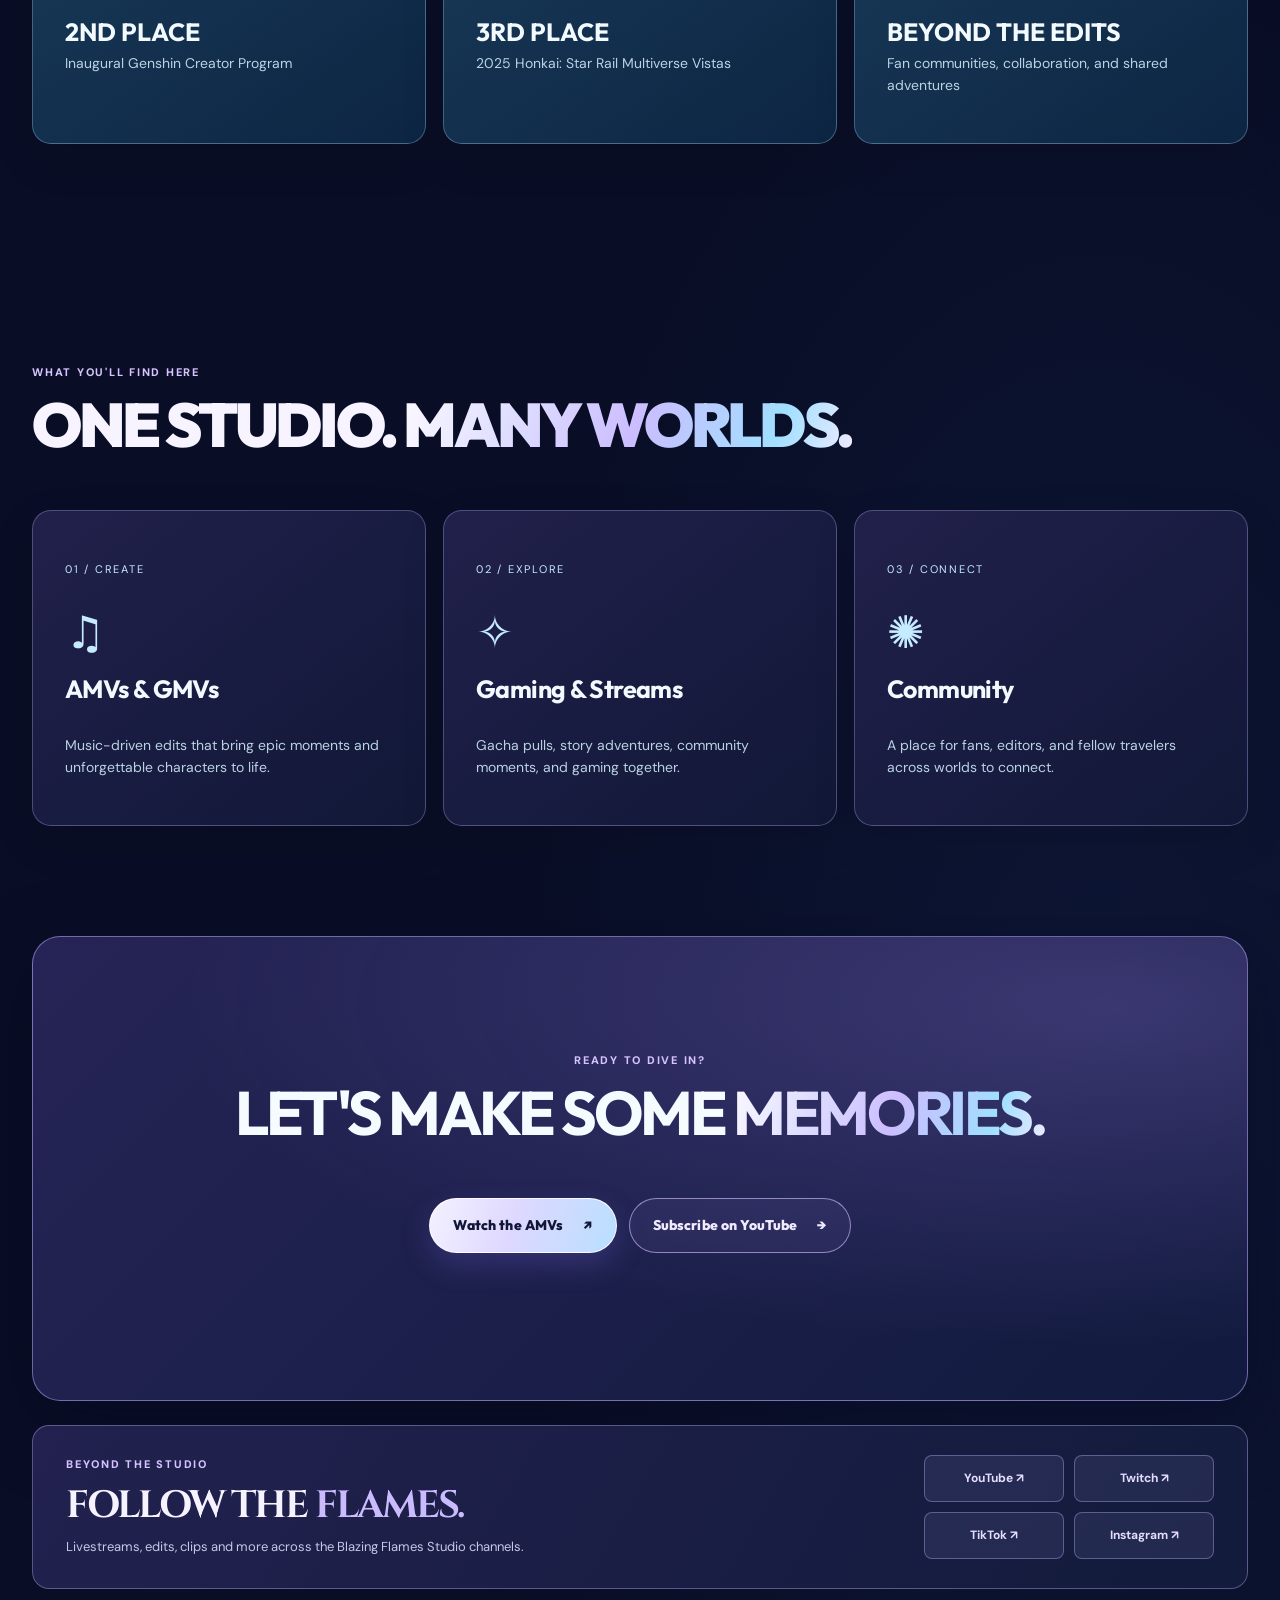
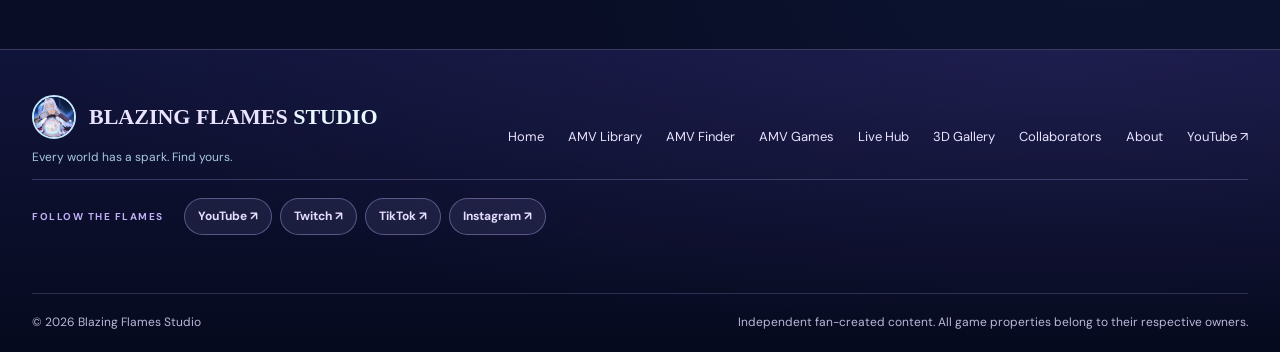
==== commit 08ef0c2d: "Fit Live Hub navigation across desktop widths and refresh PWA assets" ====
--- a/about.html
+++ b/about.html
@@ -17,7 +17,7 @@
   <link href="https://fonts.googleapis.com/css2?family=DM+Sans:wght@400;500;600;700&family=Cinzel:wght@400;500;600;700;800&display=swap" rel="stylesheet"><link rel="stylesheet" href="styles.css">
   <link rel="stylesheet" href="theme.css?v=1"><link rel="stylesheet" href="cinematic.css?v=1">
   <link rel="stylesheet" href="lunar.css?v=3"><script src="videos.js" defer></script><script src="script.js?v=4" defer></script>
-  <link rel="stylesheet" href="moonveil.css?v=4"><link rel="stylesheet" href="social-links.css?v=1">
+  <link rel="stylesheet" href="moonveil.css?v=5"><link rel="stylesheet" href="social-links.css?v=1">
 </head>
 <body data-page="about">
   <a class="skip-link" href="#main">Skip to content</a>
@@ -62,6 +62,6 @@
   <section class="container social-about" aria-labelledby="follow-title"><div><p class="kicker">BEYOND THE STUDIO</p><h2 id="follow-title">FOLLOW THE <span>FLAMES.</span></h2><p>Livestreams, edits, clips and more across the Blazing Flames Studio channels.</p></div><nav aria-label="Follow our official channels"><a href="https://www.youtube.com/@BlazingFlamesStudio" target="_blank" rel="noopener noreferrer">YouTube ↗</a><a href="https://www.twitch.tv/blazingflamesstudio" target="_blank" rel="noopener noreferrer">Twitch ↗</a><a href="https://www.tiktok.com/@blazingflamesstudio" target="_blank" rel="noopener noreferrer">TikTok ↗</a><a href="https://share.google/lZiYgDNlbbzO8L42z" target="_blank" rel="noopener noreferrer">Instagram ↗</a></nav></section></main>
   <footer class="site-footer"><div class="container footer-main"><div><div class="footer-brand"><img src="assets/channel-moonlit.webp?v=2048" width="44" height="44" loading="lazy" alt="" onerror="this.onerror=null;this.src='favicon.svg';"><a class="footer-logo" href="index.html">BLAZING FLAMES <span>STUDIO</span></a></div><p>Every world has a spark. Find yours.</p></div><div class="footer-links"><a href="index.html">Home</a><a href="index.html#amvs">AMV Library</a><a href="finder.html">AMV Finder</a><a href="amv-game.html">AMV Games</a><a href="live.html">Live Hub</a><a href="viewer.html">3D Gallery</a><a href="collaborations.html">Collaborators</a><a href="about.html">About</a><a href="https://www.youtube.com/@BlazingFlamesStudio" target="_blank" rel="noopener noreferrer">YouTube ↗</a></div></div><div class="container social-footer"><span>FOLLOW THE FLAMES</span><nav aria-label="Official social media links"><a href="https://www.youtube.com/@BlazingFlamesStudio" target="_blank" rel="noopener noreferrer">YouTube ↗</a><a href="https://www.twitch.tv/blazingflamesstudio" target="_blank" rel="noopener noreferrer">Twitch ↗</a><a href="https://www.tiktok.com/@blazingflamesstudio" target="_blank" rel="noopener noreferrer">TikTok ↗</a><a href="https://share.google/lZiYgDNlbbzO8L42z" target="_blank" rel="noopener noreferrer">Instagram ↗</a></nav></div><div class="container footer-bottom"><span>© <span class="current-year">2026</span> Blazing Flames Studio</span><span>Independent fan-created content. All game properties belong to their respective owners.</span></div></footer>
   <dialog id="video-modal" class="video-modal" aria-label="Video player"><div class="modal-heading"><div><span class="modal-eyebrow">NOW PLAYING</span><h3 id="modal-title">AMV</h3></div><button type="button" class="modal-close" aria-label="Close video player">✕</button></div><div class="video-frame" id="video-frame"></div><a class="modal-youtube" id="modal-youtube" href="https://www.youtube.com/@BlazingFlamesStudio" target="_blank" rel="noopener noreferrer">Watch on YouTube ↗</a></dialog>
-<script src="pwa.js?v=3" defer></script>
+<script src="pwa.js?v=4" defer></script>
 </body>
 </html>
--- a/moonveil.css
+++ b/moonveil.css
@@ -449,3 +449,18 @@
   .cinema-copy h1{font-size:clamp(32px,8.6vw,38px)}
   .oracle-hero h1{font-size:clamp(31px,8.3vw,40px)}
 }
+
+
+/* Live Hub navigation: eight links fit cleanly before the 1240px mobile-menu handoff.
+   The original 12px/12px link padding overflowed the 1160px max-width header. */
+.desktop-nav{gap:2px;min-width:0}
+.desktop-nav .nav-link{font-size:11px;padding:9px 7px;white-space:nowrap}
+.nav-shell{gap:9px}
+.nav-subscribe{flex-shrink:0}
+@media(min-width:1241px) and (max-width:1360px){
+  .desktop-nav{gap:0}
+  .desktop-nav .nav-link{font-size:10.5px;padding:9px 5px}
+  .brand-label{font-size:15px}
+  .brand-icon{width:49px;height:49px}
+  .nav-subscribe{padding:9px 10px}
+}
